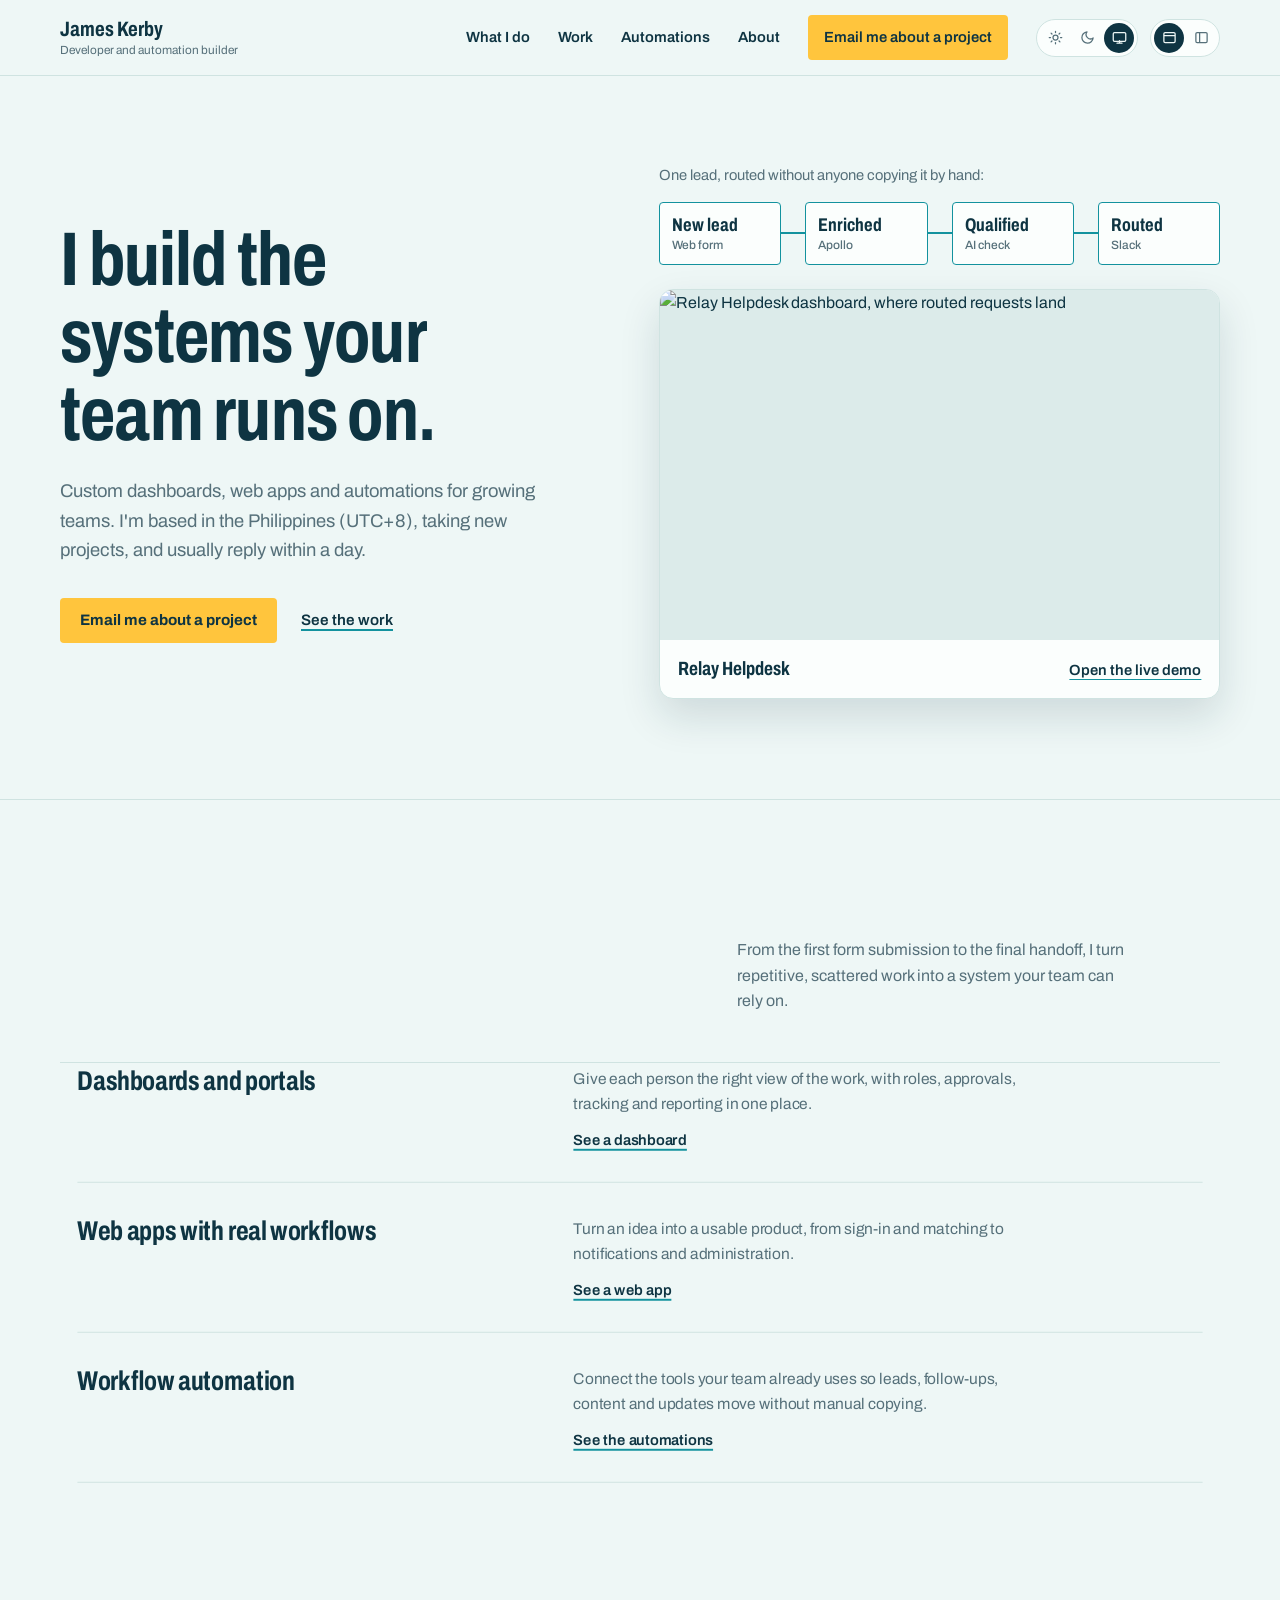
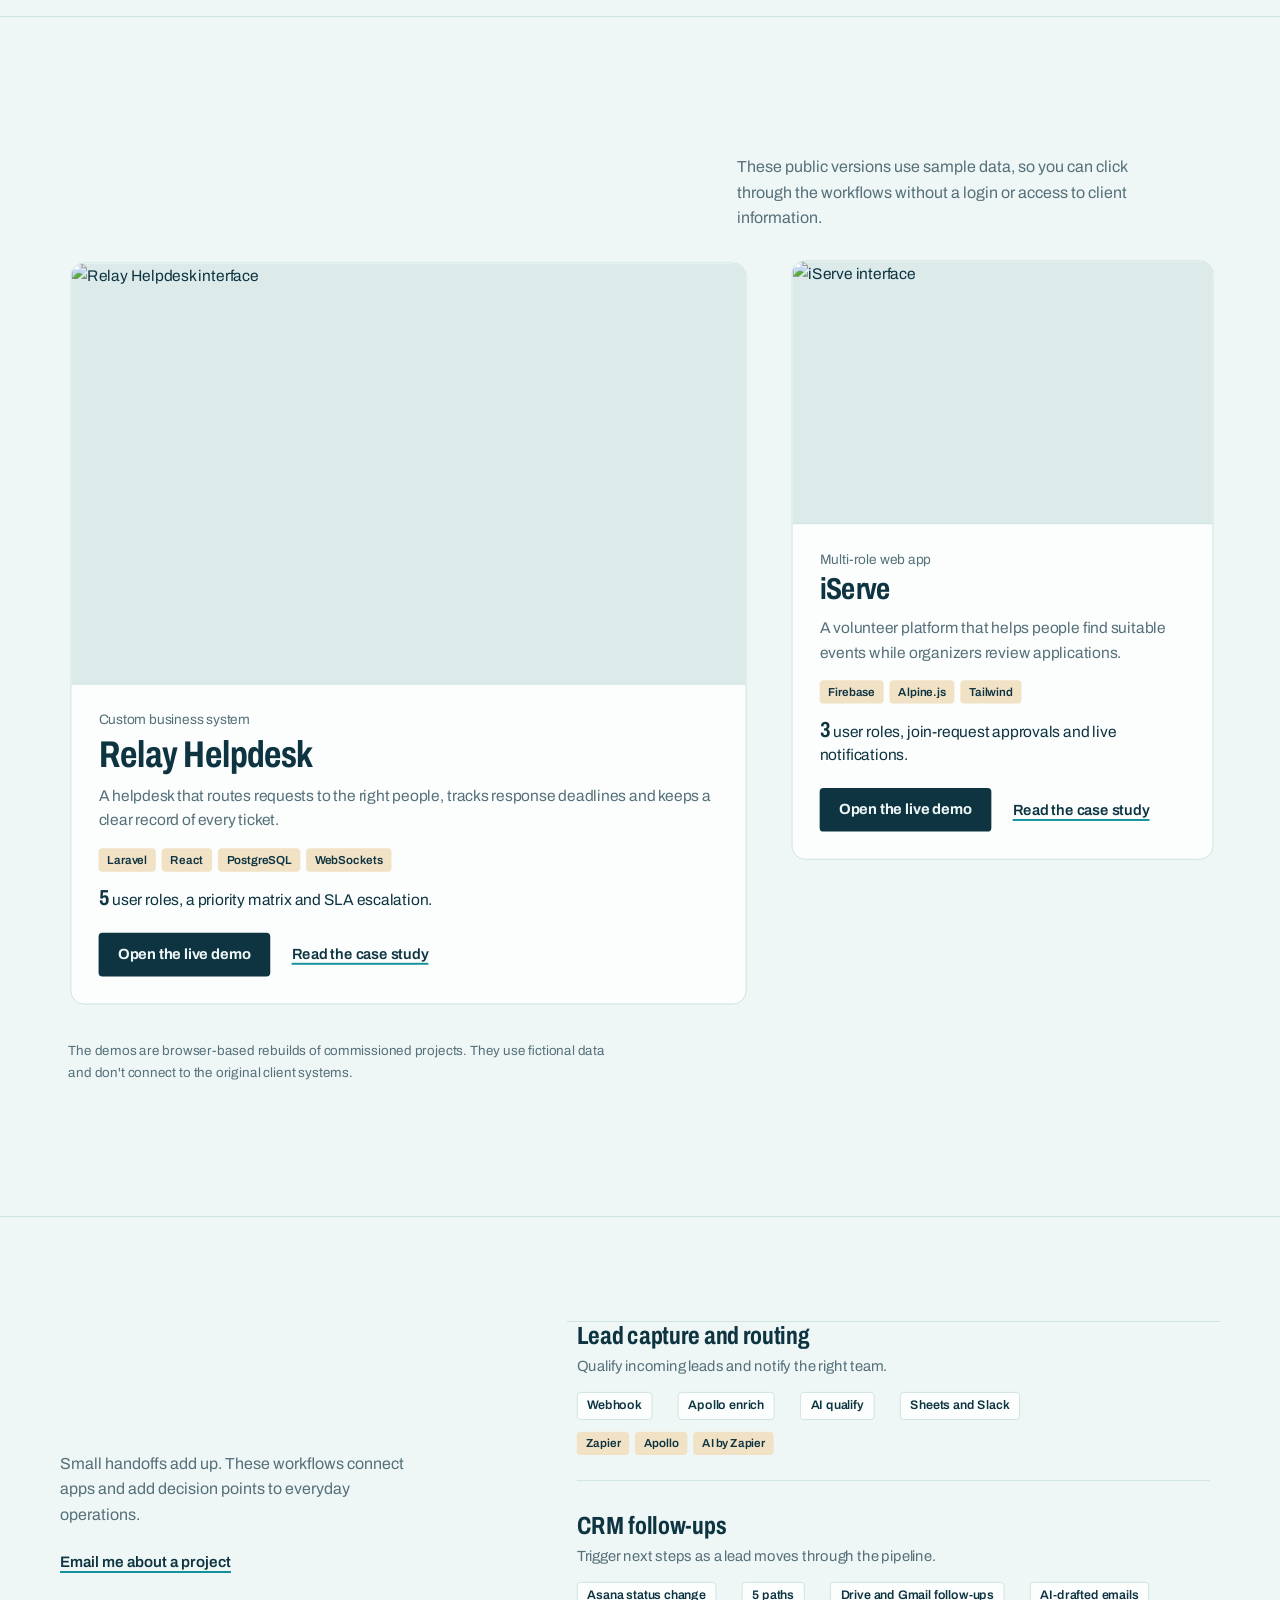
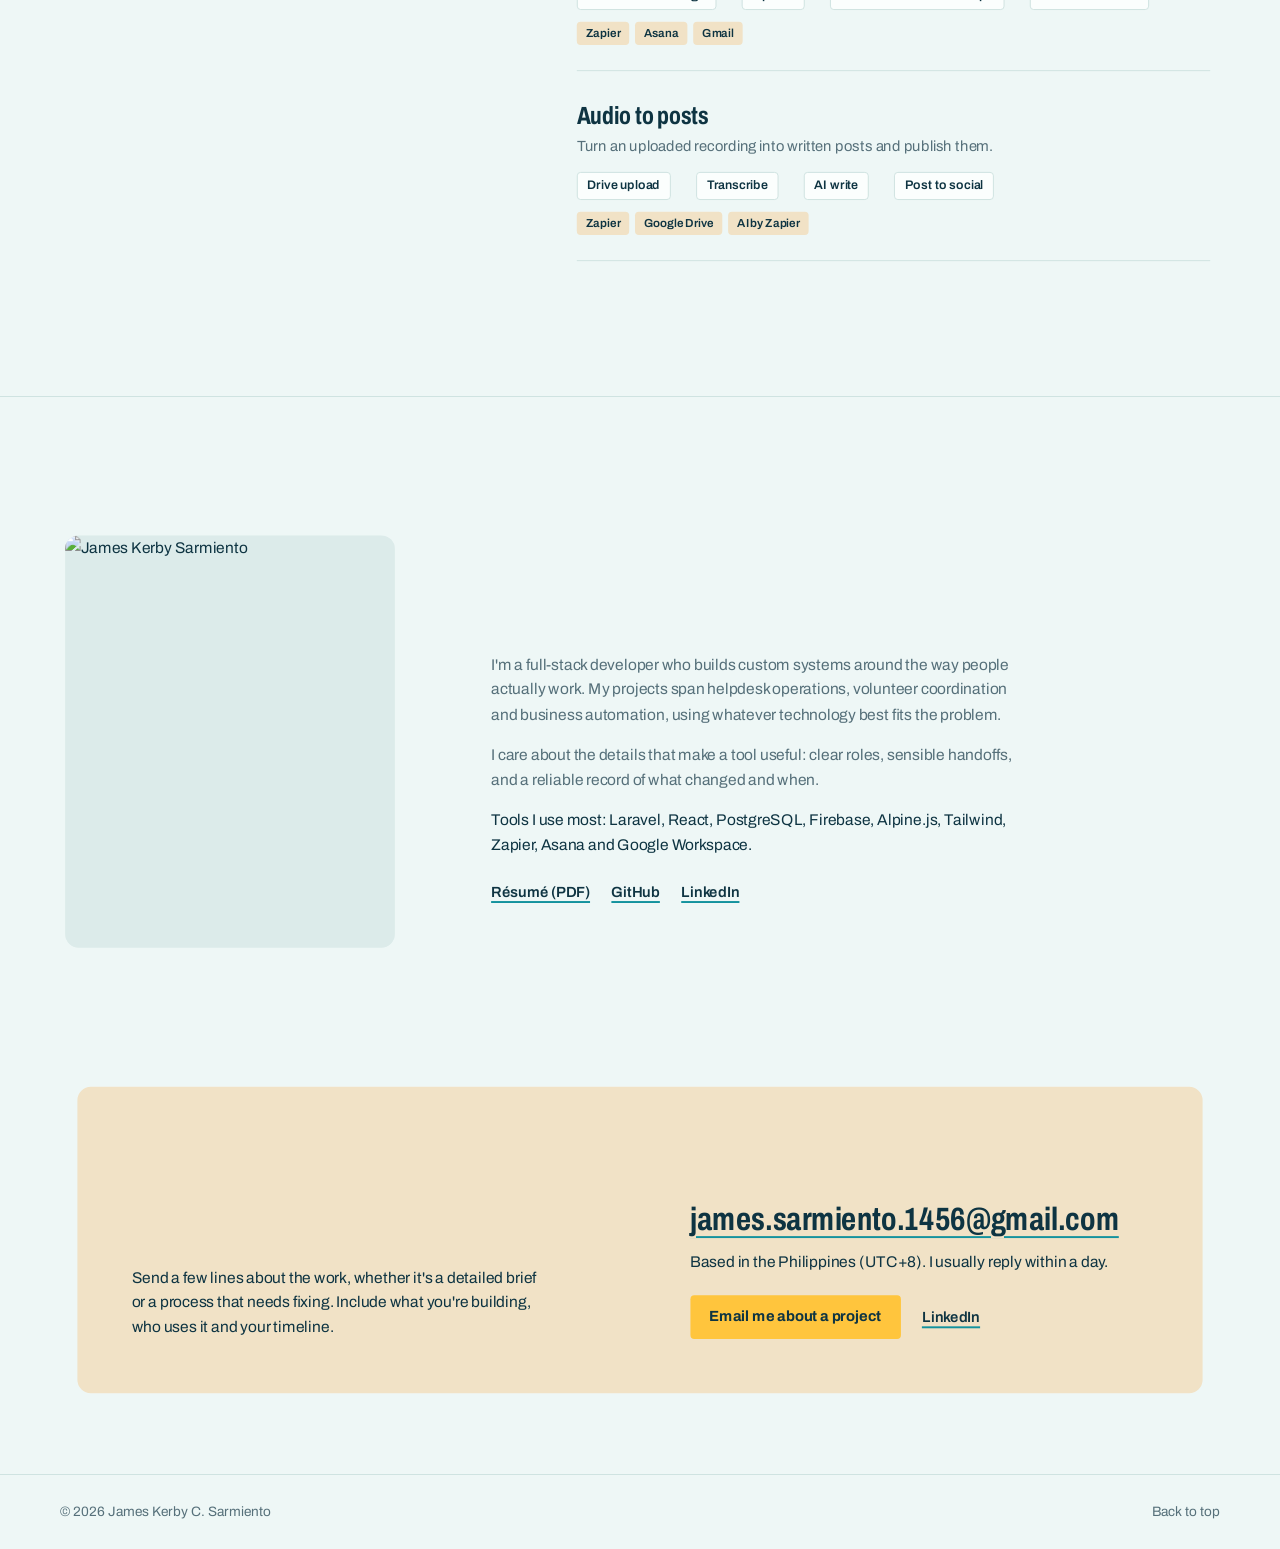
==== index.html @ 84d89044 "Adopt the seafoam identity with replaying scroll effects - New palette, Archivo type, and hero routi" ====
<!doctype html>
<html lang="en">
<head>
  <meta charset="utf-8">
  <script>(function(){try{var t=localStorage.getItem('portfolio-theme');if(t!=='light'&&t!=='dark')t='system';document.documentElement.setAttribute('data-theme',t);}catch(e){document.documentElement.setAttribute('data-theme','system');}try{var l=localStorage.getItem('portfolio-layout');document.documentElement.setAttribute('data-layout',l==='dashboard'?'dashboard':'overview');}catch(e){document.documentElement.setAttribute('data-layout','overview');}})();</script>
  <meta name="viewport" content="width=device-width, initial-scale=1">
  <meta name="theme-color" content="#EEF7F6">
  <title>James Kerby Sarmiento | Custom Software &amp; Automation</title>
  <meta name="description" content="James Kerby Sarmiento builds custom business systems and automations. Explore interactive project demos and get in touch about your workflow.">
  <link rel="icon" href="assets/img/favicon.svg" type="image/svg+xml">
  <link rel="preconnect" href="https://fonts.googleapis.com">
  <link rel="preconnect" href="https://fonts.gstatic.com" crossorigin>
  <link href="https://fonts.googleapis.com/css2?family=Archivo:wdth,wght@62..125,400..800&display=swap" rel="stylesheet">
  <link rel="stylesheet" href="css/home.css">
  <meta property="og:type" content="website">
  <meta property="og:title" content="James Kerby Sarmiento | Custom Software &amp; Automation">
  <meta property="og:description" content="Custom business systems and workflow automations, with interactive demos you can explore.">
  <meta property="og:url" content="https://jeymskeruby.github.io/My-Portfolio/">
  <!-- Calendly disabled for now; re-enable together with the embed in #contact.
  <script src="https://assets.calendly.com/assets/external/widget.js" async></script> -->
  <script src="js/portfolio.js" defer></script>
</head>
<body class="home">
  <a class="skip-link" href="#main">Skip to content</a>
  <header class="site-header">
    <div class="container header-inner">
      <a class="brand" href="#top" aria-label="James Kerby Sarmiento, home"><span class="brand-name">James Kerby<small>Developer and automation builder</small></span></a>
      <nav class="nav" id="nav" aria-label="Main navigation">
        <a href="#services">What I do</a><a href="#projects">Work</a><a href="#automations">Automations</a><a href="#about">About</a>
        <a class="nav-cta" href="mailto:james.sarmiento.1456@gmail.com?subject=Project%20inquiry">Email me about a project</a>
      </nav>
      <div class="theme-switch" role="group" aria-label="Color theme">
        <button type="button" class="theme-switch-btn" data-theme-btn="light" aria-pressed="false" aria-label="Light theme" title="Light"><svg viewBox="0 0 24 24" fill="none" stroke="currentColor" stroke-width="2" stroke-linecap="round"><circle cx="12" cy="12" r="4"/><path d="M12 2v2M12 20v2M4.93 4.93l1.41 1.41M17.66 17.66l1.41 1.41M2 12h2M20 12h2M4.93 19.07l1.41-1.41M17.66 6.34l1.41-1.41"/></svg></button>
        <button type="button" class="theme-switch-btn" data-theme-btn="dark" aria-pressed="false" aria-label="Dark theme" title="Dark"><svg viewBox="0 0 24 24" fill="none" stroke="currentColor" stroke-width="2" stroke-linecap="round" stroke-linejoin="round"><path d="M21 12.79A9 9 0 1 1 11.21 3 7 7 0 0 0 21 12.79z"/></svg></button>
        <button type="button" class="theme-switch-btn" data-theme-btn="system" aria-pressed="true" aria-label="Match system theme" title="System"><svg viewBox="0 0 24 24" fill="none" stroke="currentColor" stroke-width="2" stroke-linecap="round" stroke-linejoin="round"><rect x="2" y="4" width="20" height="14" rx="2"/><path d="M8 21h8M12 17v4"/></svg></button>
      </div>
      <div class="layout-switch" role="group" aria-label="Page layout">
        <button type="button" class="layout-switch-btn" data-layout-btn="overview" aria-pressed="true" aria-label="Overview layout" title="Overview"><svg viewBox="0 0 24 24" fill="none" stroke="currentColor" stroke-width="2" stroke-linejoin="round"><rect x="3" y="4" width="18" height="16" rx="2"/><path d="M3 9h18"/></svg></button>
        <button type="button" class="layout-switch-btn" data-layout-btn="dashboard" aria-pressed="false" aria-label="Dashboard layout" title="Dashboard"><svg viewBox="0 0 24 24" fill="none" stroke="currentColor" stroke-width="2" stroke-linejoin="round"><rect x="3" y="4" width="18" height="16" rx="2"/><path d="M9 4v16"/></svg></button>
      </div>
      <button class="nav-toggle" type="button" aria-label="Open menu" aria-expanded="false" aria-controls="nav"><span></span><span></span><span></span></button>
    </div>
    <span class="scroll-progress" aria-hidden="true"></span>
  </header>
  <aside class="sidebar" aria-label="Profile and navigation">
    <div class="sidebar-profile"><img src="assets/img/headshot.png" alt="" width="88" height="88"><strong>James Kerby Sarmiento</strong><span>Developer and automation builder</span><span class="availability"><span class="live-dot"></span>Taking new projects</span></div>
    <div class="sidebar-social">
      <a href="https://github.com/Jeymskeruby" target="_blank" rel="noopener noreferrer" aria-label="GitHub" title="GitHub"><svg viewBox="0 0 24 24" fill="currentColor"><path d="M12 2a10 10 0 0 0-3.16 19.49c.5.09.68-.22.68-.48v-1.7c-2.78.6-3.37-1.34-3.37-1.34-.45-1.16-1.11-1.47-1.11-1.47-.91-.62.07-.6.07-.6 1 .07 1.53 1.03 1.53 1.03.9 1.52 2.34 1.08 2.91.83.09-.65.35-1.08.63-1.33-2.22-.25-4.56-1.11-4.56-4.94 0-1.09.39-1.98 1.03-2.68-.1-.25-.45-1.27.1-2.65 0 0 .84-.27 2.75 1.02a9.5 9.5 0 0 1 5 0c1.91-1.29 2.75-1.02 2.75-1.02.55 1.38.2 2.4.1 2.65.64.7 1.03 1.59 1.03 2.68 0 3.84-2.34 4.69-4.57 4.93.36.31.68.92.68 1.85v2.75c0 .27.18.58.69.48A10 10 0 0 0 12 2z"/></svg></a>
      <a href="https://www.linkedin.com/in/james-kerby-sarmiento-809b33315" target="_blank" rel="noopener noreferrer" aria-label="LinkedIn" title="LinkedIn"><svg viewBox="0 0 24 24" fill="currentColor"><path d="M20.45 20.45h-3.56v-5.57c0-1.33-.02-3.04-1.85-3.04-1.85 0-2.14 1.45-2.14 2.94v5.67H9.35V9h3.41v1.56h.05c.48-.9 1.64-1.85 3.37-1.85 3.6 0 4.27 2.37 4.27 5.46v6.28zM5.34 7.43a2.06 2.06 0 1 1 0-4.13 2.06 2.06 0 0 1 0 4.13zM7.12 20.45H3.56V9h3.56v11.45z"/></svg></a>
      <a href="mailto:james.sarmiento.1456@gmail.com?subject=Project%20inquiry" aria-label="Email me about a project" title="Email me about a project"><svg viewBox="0 0 24 24" fill="none" stroke="currentColor" stroke-width="2" stroke-linecap="round" stroke-linejoin="round"><rect x="3" y="5" width="18" height="14" rx="2"/><path d="m3 7 9 6 9-6"/></svg></a>
      <a href="assets/resume/James_Sarmiento_Resume.pdf" target="_blank" rel="noopener" aria-label="Résumé (PDF)" title="Résumé"><svg viewBox="0 0 24 24" fill="none" stroke="currentColor" stroke-width="2" stroke-linecap="round" stroke-linejoin="round"><path d="M14 3H6a2 2 0 0 0-2 2v14a2 2 0 0 0 2 2h12a2 2 0 0 0 2-2V9z"/><path d="M14 3v6h6M8 13h8M8 17h5"/></svg></a>
    </div>
    <nav class="sidebar-nav" aria-label="Sidebar navigation">
      <a href="#top"><svg viewBox="0 0 24 24" fill="none" stroke="currentColor" stroke-width="2" stroke-linecap="round" stroke-linejoin="round"><path d="m3 11 9-7 9 7v9a1 1 0 0 1-1 1h-5v-6H9v6H4a1 1 0 0 1-1-1z"/></svg>Home</a>
      <a href="#services"><svg viewBox="0 0 24 24" fill="none" stroke="currentColor" stroke-width="2" stroke-linejoin="round"><rect x="3" y="3" width="7" height="7" rx="1.5"/><rect x="14" y="3" width="7" height="7" rx="1.5"/><rect x="3" y="14" width="7" height="7" rx="1.5"/><rect x="14" y="14" width="7" height="7" rx="1.5"/></svg>What I do</a>
      <a href="#projects"><svg viewBox="0 0 24 24" fill="none" stroke="currentColor" stroke-width="2" stroke-linejoin="round"><path d="M3 7a2 2 0 0 1 2-2h4l2 2h8a2 2 0 0 1 2 2v8a2 2 0 0 1-2 2H5a2 2 0 0 1-2-2z"/></svg>Work</a>
      <a href="#automations"><svg viewBox="0 0 24 24" fill="none" stroke="currentColor" stroke-width="2" stroke-linecap="round" stroke-linejoin="round"><circle cx="5" cy="6" r="2"/><circle cx="19" cy="18" r="2"/><path d="M7 6h7a3 3 0 0 1 3 3v7"/></svg>Automations</a>
      <a href="#about"><svg viewBox="0 0 24 24" fill="none" stroke="currentColor" stroke-width="2" stroke-linecap="round"><circle cx="12" cy="8" r="4"/><path d="M4 21a8 8 0 0 1 16 0"/></svg>About</a>
      <a href="#contact"><svg viewBox="0 0 24 24" fill="none" stroke="currentColor" stroke-width="2" stroke-linecap="round" stroke-linejoin="round"><path d="M21 12a8 8 0 0 1-11.6 7.1L4 21l1.9-5.4A8 8 0 1 1 21 12z"/></svg>Contact</a>
    </nav>
    <div class="sidebar-foot">
      <div class="theme-switch" role="group" aria-label="Color theme">
        <button type="button" class="theme-switch-btn" data-theme-btn="light" aria-pressed="false" aria-label="Light theme" title="Light"><svg viewBox="0 0 24 24" fill="none" stroke="currentColor" stroke-width="2" stroke-linecap="round"><circle cx="12" cy="12" r="4"/><path d="M12 2v2M12 20v2M4.93 4.93l1.41 1.41M17.66 17.66l1.41 1.41M2 12h2M20 12h2M4.93 19.07l1.41-1.41M17.66 6.34l1.41-1.41"/></svg></button>
        <button type="button" class="theme-switch-btn" data-theme-btn="dark" aria-pressed="false" aria-label="Dark theme" title="Dark"><svg viewBox="0 0 24 24" fill="none" stroke="currentColor" stroke-width="2" stroke-linecap="round" stroke-linejoin="round"><path d="M21 12.79A9 9 0 1 1 11.21 3 7 7 0 0 0 21 12.79z"/></svg></button>
        <button type="button" class="theme-switch-btn" data-theme-btn="system" aria-pressed="true" aria-label="Match system theme" title="System"><svg viewBox="0 0 24 24" fill="none" stroke="currentColor" stroke-width="2" stroke-linecap="round" stroke-linejoin="round"><rect x="2" y="4" width="20" height="14" rx="2"/><path d="M8 21h8M12 17v4"/></svg></button>
      </div>
      <div class="layout-switch" role="group" aria-label="Page layout">
        <button type="button" class="layout-switch-btn" data-layout-btn="overview" aria-pressed="true" aria-label="Overview layout" title="Overview"><svg viewBox="0 0 24 24" fill="none" stroke="currentColor" stroke-width="2" stroke-linejoin="round"><rect x="3" y="4" width="18" height="16" rx="2"/><path d="M3 9h18"/></svg></button>
        <button type="button" class="layout-switch-btn" data-layout-btn="dashboard" aria-pressed="false" aria-label="Dashboard layout" title="Dashboard"><svg viewBox="0 0 24 24" fill="none" stroke="currentColor" stroke-width="2" stroke-linejoin="round"><rect x="3" y="4" width="18" height="16" rx="2"/><path d="M9 4v16"/></svg></button>
      </div>
      <p class="sidebar-copy">© <span class="year">2026</span> James Kerby C. Sarmiento</p>
    </div>
  </aside>
  <main id="main">
    <section class="hero" id="top" data-view="home" aria-labelledby="hero-title">
      <div class="container hero-grid">
        <div class="hero-copy">
          <h1 id="hero-title">I build the systems your team runs on.</h1>
          <p class="hero-lead">Custom dashboards, web apps and automations for growing teams. I'm based in the Philippines (UTC+8), taking new projects, and usually reply within a day.</p>
          <div class="hero-actions"><a class="button button-primary" href="mailto:james.sarmiento.1456@gmail.com?subject=Project%20inquiry">Email me about a project</a><a class="text-link" href="#projects">See the work</a></div>
        </div>
        <div class="hero-visual">
          <p class="flow-caption">One lead, routed without anyone copying it by hand:</p>
          <ol class="flow flow-hero" aria-label="How a new lead gets routed">
            <li><b>New lead</b><small>Web form</small></li>
            <li><b>Enriched</b><small>Apollo</small></li>
            <li><b>Qualified</b><small>AI check</small></li>
            <li><b>Routed</b><small>Slack</small></li>
          </ol>
          <a class="preview-card" href="relay-helpdesk/index.html"><span class="preview-frame"><img src="assets/img/relay-thumb.png" alt="Relay Helpdesk dashboard, where routed requests land" width="1000" height="625"></span><span class="preview-caption"><b>Relay Helpdesk</b><span>Open the live demo</span></span></a>
        </div>
      </div>
    </section>
    <section class="overview-section" data-view="home" aria-labelledby="overview-title">
      <div class="container">
        <h2 class="visually-hidden" id="overview-title">Overview</h2>
        <div class="bento">
          <a class="bento-tile bento-work" href="#projects"><strong>Work</strong><small>Business systems you can click through, no login needed.</small><span class="bento-thumbs"><img src="assets/img/relay-thumb.png" alt="" loading="lazy"><img src="assets/img/iserve-thumb.png" alt="" loading="lazy"></span><span class="bento-meta">2 live demos</span></a>
          <a class="bento-tile" href="#automations"><strong>Automations</strong><small>Apps that hand work to each other.</small><ol class="flow flow-sm"><li>Trigger</li><li>Enrich</li><li>Qualify</li><li>Route</li></ol><span class="bento-meta">3 workflows</span></a>
          <a class="bento-tile" href="#services"><strong>What I do</strong><small>Practical tools for messy processes.</small><ul class="bento-list"><li>Dashboards and portals</li><li>Web apps with real workflows</li><li>Workflow automation</li></ul></a>
          <a class="bento-tile" href="#about"><strong>About</strong><small>Who I am and how I work.</small><span class="bento-person"><img src="assets/img/headshot.png" alt="" loading="lazy"><span>James Kerby, full-stack developer</span></span></a>
          <a class="bento-tile bento-contact" href="#contact"><strong>Contact</strong><small>Based in the Philippines (UTC+8). I usually reply within a day.</small><span class="bento-meta">See contact details</span></a>
        </div>
      </div>
    </section>
    <section class="section services-section" id="services" data-view="services" aria-labelledby="services-title">
      <div class="container">
        <div class="section-heading"><h2 id="services-title">Practical tools for messy processes.</h2><p>From the first form submission to the final handoff, I turn repetitive, scattered work into a system your team can rely on.</p></div>
        <dl class="services">
          <div><dt>Dashboards and portals</dt><dd><p>Give each person the right view of the work, with roles, approvals, tracking and reporting in one place.</p><a class="text-link" href="#projects">See a dashboard</a></dd></div>
          <div><dt>Web apps with real workflows</dt><dd><p>Turn an idea into a usable product, from sign-in and matching to notifications and administration.</p><a class="text-link" href="projects/iserve.html">See a web app</a></dd></div>
          <div><dt>Workflow automation</dt><dd><p>Connect the tools your team already uses so leads, follow-ups, content and updates move without manual copying.</p><a class="text-link" href="#automations">See the automations</a></dd></div>
        </dl>
      </div>
    </section>
    <section class="section work-section" id="projects" data-view="projects" aria-labelledby="projects-title">
      <div class="container">
        <div class="section-heading"><h2 id="projects-title">See how the systems work.</h2><p>These public versions use sample data, so you can click through the workflows without a login or access to client information.</p></div>
        <div class="project-grid">
          <article class="project-card project-lead"><a class="project-image" href="relay-helpdesk/index.html" aria-label="Open the Relay Helpdesk live demo"><img src="assets/img/relay-thumb.png" alt="Relay Helpdesk interface" loading="lazy"></a><div class="project-content"><p class="project-type">Custom business system</p><h3>Relay Helpdesk</h3><p>A helpdesk that routes requests to the right people, tracks response deadlines and keeps a clear record of every ticket.</p><ul class="tag-row" aria-label="Built with"><li class="tag">Laravel</li><li class="tag">React</li><li class="tag">PostgreSQL</li><li class="tag">WebSockets</li></ul><p class="project-proof"><strong>5</strong> user roles, a priority matrix and SLA escalation.</p><div class="project-actions"><a class="button button-dark" href="relay-helpdesk/index.html">Open the live demo</a><a class="text-link" href="projects/relay-helpdesk.html">Read the case study</a></div></div></article>
          <article class="project-card"><a class="project-image" href="iserve/index.html" aria-label="Open the iServe live demo"><img src="assets/img/iserve-thumb.png" alt="iServe interface" loading="lazy"></a><div class="project-content"><p class="project-type">Multi-role web app</p><h3>iServe</h3><p>A volunteer platform that helps people find suitable events while organizers review applications.</p><ul class="tag-row" aria-label="Built with"><li class="tag">Firebase</li><li class="tag">Alpine.js</li><li class="tag">Tailwind</li></ul><p class="project-proof"><strong>3</strong> user roles, join-request approvals and live notifications.</p><div class="project-actions"><a class="button button-dark" href="iserve/index.html">Open the live demo</a><a class="text-link" href="projects/iserve.html">Read the case study</a></div></div></article>
        </div>
        <p class="work-disclosure">The demos are browser-based rebuilds of commissioned projects. They use fictional data and don't connect to the original client systems.</p>
      </div>
    </section>
    <section class="section automation-section" id="automations" data-view="automations" aria-labelledby="automations-title">
      <div class="container automation-layout"><div class="automation-intro"><h2 id="automations-title">Let the tools talk to each other.</h2><p>Small handoffs add up. These workflows connect apps and add decision points to everyday operations.</p><a class="text-link" href="mailto:james.sarmiento.1456@gmail.com?subject=Automation%20inquiry">Email me about a project</a></div><div class="automation-list">
        <a href="projects/auto-leadgen.html"><strong>Lead capture and routing</strong><small>Qualify incoming leads and notify the right team.</small><ol class="flow" aria-label="Workflow steps"><li>Webhook</li><li>Apollo enrich</li><li>AI qualify</li><li>Sheets and Slack</li></ol><ul class="tag-row" aria-label="Tools"><li class="tag">Zapier</li><li class="tag">Apollo</li><li class="tag">AI by Zapier</li></ul></a>
        <a href="projects/auto-crm.html"><strong>CRM follow-ups</strong><small>Trigger next steps as a lead moves through the pipeline.</small><ol class="flow" aria-label="Workflow steps"><li>Asana status change</li><li>5 paths</li><li>Drive and Gmail follow-ups</li><li>AI-drafted emails</li></ol><ul class="tag-row" aria-label="Tools"><li class="tag">Zapier</li><li class="tag">Asana</li><li class="tag">Gmail</li></ul></a>
        <a href="projects/auto-audioblog.html"><strong>Audio to posts</strong><small>Turn an uploaded recording into written posts and publish them.</small><ol class="flow" aria-label="Workflow steps"><li>Drive upload</li><li>Transcribe</li><li>AI write</li><li>Post to social</li></ol><ul class="tag-row" aria-label="Tools"><li class="tag">Zapier</li><li class="tag">Google Drive</li><li class="tag">AI by Zapier</li></ul></a>
      </div></div>
    </section>
    <section class="section about-section" id="about" data-view="about" aria-labelledby="about-title"><div class="container about-grid"><div class="about-photo"><img src="assets/img/headshot.png" alt="James Kerby Sarmiento" loading="lazy"></div><div class="about-copy"><h2 id="about-title">Hi, I'm James.</h2><p>I'm a full-stack developer who builds custom systems around the way people actually work. My projects span helpdesk operations, volunteer coordination and business automation, using whatever technology best fits the problem.</p><p>I care about the details that make a tool useful: clear roles, sensible handoffs, and a reliable record of what changed and when.</p><p class="about-tools">Tools I use most: Laravel, React, PostgreSQL, Firebase, Alpine.js, Tailwind, Zapier, Asana and Google Workspace.</p><div class="about-links"><a class="text-link" href="assets/resume/James_Sarmiento_Resume.pdf" target="_blank" rel="noopener">Résumé (PDF)</a><a class="text-link" href="https://github.com/Jeymskeruby" target="_blank" rel="noopener noreferrer">GitHub</a><a class="text-link" href="https://www.linkedin.com/in/james-kerby-sarmiento-809b33315" target="_blank" rel="noopener noreferrer">LinkedIn</a></div></div></div></section>
    <section class="contact-section" id="contact" data-view="contact" aria-labelledby="contact-title"><div class="container"><div class="contact-panel"><div class="contact-copy"><h2 id="contact-title">Tell me what you're trying to solve.</h2><p>Send a few lines about the work, whether it's a detailed brief or a process that needs fixing. Include what you're building, who uses it and your timeline.</p></div><div class="contact-actions"><a class="contact-email" href="mailto:james.sarmiento.1456@gmail.com?subject=Project%20inquiry">james.sarmiento.1456@gmail.com</a><p>Based in the Philippines (UTC+8). I usually reply within a day.</p><div class="contact-buttons"><a class="button button-primary" href="mailto:james.sarmiento.1456@gmail.com?subject=Project%20inquiry">Email me about a project</a><a class="text-link" href="https://www.linkedin.com/in/james-kerby-sarmiento-809b33315" target="_blank" rel="noopener noreferrer">LinkedIn</a></div></div></div></div><!-- Calendly disabled for now; uncomment this and the widget.js script in <head> to re-enable.
    <div class="container calendly-block"><p class="calendly-label"><strong>Prefer to talk it through?</strong> Pick a time that works for you.</p><div class="calendly-embed"><div class="calendly-inline-widget" data-url="https://calendly.com/james-sarmiento-1456/interview"></div></div></div> --></section>
  </main>
  <footer class="site-footer"><div class="container footer-inner"><span>© <span id="year">2026</span> James Kerby C. Sarmiento</span><a href="#top">Back to top</a></div></footer>
</body>
</html>
---- css/home.css ----
/* ---- tokens: "sunny beach day" — seafoam page, deep-sea ink, lagoon = routed/done, sun = action + in progress, sand = soft panels ---- */
:root{--max:1160px;--r-sm:4px;--r-lg:14px;
--bg:#EEF7F6;--surface:#FBFEFD;--sand:#F1E2C6;--text:#0E3442;--muted:#56707A;--line:#CFE3E1;--lagoon:#13929E;--lagoon-ink:#0B6C75;--sun:#FFC53D;--sun-hover:#FFD467;--sun-soft:#FFF0C4;--on-sun:#0E3442;--muted-on-sand:#4A6169;--media-bg:#DCEBEA;
--header-bg:rgba(238,247,246,.92);--shadow:0 18px 40px rgba(14,52,66,.14);
--accent-ink:var(--lagoon-ink);--icon-bg:var(--sun-soft);--orange:var(--sun);--surface-2:var(--bg);--line-2:var(--line);--radius:var(--r-lg)}
:root[data-theme="dark"]{--bg:#0B2530;--surface:#10303C;--sand:#173A47;--text:#E4F2F1;--muted:#9DB7BD;--muted-on-sand:#9DB7BD;--line:#1E4352;--lagoon:#3CC3CC;--lagoon-ink:#6BD6DC;--sun-soft:rgba(255,197,61,.16);--media-bg:#143643;--header-bg:rgba(11,37,48,.9);--shadow:0 18px 40px rgba(0,0,0,.35)}
@media(prefers-color-scheme:dark){:root[data-theme="system"]{--bg:#0B2530;--surface:#10303C;--sand:#173A47;--text:#E4F2F1;--muted:#9DB7BD;--muted-on-sand:#9DB7BD;--line:#1E4352;--lagoon:#3CC3CC;--lagoon-ink:#6BD6DC;--sun-soft:rgba(255,197,61,.16);--media-bg:#143643;--header-bg:rgba(11,37,48,.9);--shadow:0 18px 40px rgba(0,0,0,.35)}}

/* ---- base + type (Archivo; condensed width for headings and step names) ---- */
*{box-sizing:border-box}html{scroll-behavior:smooth}body{margin:0;color:var(--text);background:var(--bg);font:400 16px/1.6 Archivo,system-ui,sans-serif}a{color:inherit;text-decoration:none}img{display:block;max-width:100%}button{font:inherit}h1,h2,h3,p,dl,dd{margin-top:0}
h1,h2,h3{font-family:Archivo,system-ui,sans-serif;font-stretch:75%;font-weight:700;line-height:1.02;letter-spacing:-.01em}h1{font-size:clamp(2.9rem,6vw,4.75rem)}h2{font-size:clamp(2.2rem,4.2vw,3.4rem);margin-bottom:0}h3{font-size:1.95rem}
a:focus-visible,button:focus-visible{outline:3px solid var(--text);outline-offset:3px}h1[tabindex="-1"]:focus,h2[tabindex="-1"]:focus{outline:none}
.container{width:min(calc(100% - 48px),var(--max));margin-inline:auto}.skip-link{position:absolute;left:12px;top:-70px;background:var(--sun);color:var(--on-sun);padding:10px;z-index:100}.skip-link:focus{top:12px}.visually-hidden{position:absolute!important;width:1px;height:1px;padding:0;margin:-1px;overflow:hidden;clip:rect(0,0,0,0);white-space:nowrap;border:0}
.section{padding:104px 0;border-top:1px solid var(--line);scroll-margin-top:90px}

/* ---- header ---- */
.site-header{height:76px;position:sticky;top:0;z-index:20;background:var(--header-bg);border-bottom:1px solid var(--line);backdrop-filter:blur(14px)}.header-inner{height:100%;display:flex;align-items:center;gap:28px}.brand{display:flex;align-items:center;min-width:0;margin-right:auto}.brand-name{font-stretch:75%;font-weight:700;font-size:1.3rem;line-height:1.05}.brand-name small{display:block;font-stretch:100%;font-weight:400;font-size:.74rem;color:var(--muted);margin-top:3px}
.nav{display:flex;align-items:center;gap:28px}.nav>a{font-size:.92rem;font-weight:600}.nav>a:not(.nav-cta):hover,.nav>a[aria-current="true"]:not(.nav-cta){text-decoration:underline;text-decoration-color:var(--lagoon);text-decoration-thickness:2px;text-underline-offset:7px}.nav-cta{background:var(--sun);color:var(--on-sun);padding:11px 16px;border-radius:var(--r-sm);font-weight:700}.nav-cta:hover{background:var(--sun-hover)}.nav-toggle{display:none;background:none;border:0;padding:10px;cursor:pointer}.nav-toggle span{display:block;width:23px;height:2px;background:var(--text);margin:5px 0;border-radius:2px}
.theme-switch,.layout-switch{flex:none;display:inline-flex;gap:2px;padding:3px;border:1px solid var(--line);border-radius:999px;background:var(--surface)}.theme-switch-btn,.layout-switch-btn{display:grid;place-items:center;width:30px;height:30px;border:0;border-radius:999px;background:transparent;color:var(--muted);cursor:pointer;transition:background .16s,color .16s}.theme-switch-btn svg,.layout-switch-btn svg{width:15px;height:15px}.theme-switch-btn:hover,.layout-switch-btn:hover{color:var(--text)}.theme-switch-btn[aria-pressed="true"],.layout-switch-btn[aria-pressed="true"]{background:var(--text);color:var(--bg)}.header-inner .layout-switch{margin-left:-16px}

/* ---- buttons + links ---- */
.button{display:inline-flex;align-items:center;justify-content:center;padding:13px 20px;border-radius:var(--r-sm);font-weight:700;font-size:.95rem;line-height:1.25;transition:background .2s,transform .2s}.button:hover{transform:translateY(-1px)}.button-primary{background:var(--sun);color:var(--on-sun)}.button-primary:hover{background:var(--sun-hover)}.button-dark{background:var(--text);color:var(--bg)}.button-dark:hover{background:var(--lagoon-ink);color:#fff}
.text-link{font-weight:600;font-size:.95rem;text-decoration:underline;text-decoration-color:var(--lagoon);text-decoration-thickness:1.5px;text-underline-offset:4px}.text-link:hover{color:var(--lagoon-ink)}
.availability{display:inline-flex;align-items:center;gap:8px;font-size:.8rem;font-weight:600}.live-dot{flex:none;width:8px;height:8px;border-radius:50%;background:var(--lagoon)}

/* ---- hero: the routed-lead flow is the one bold element ---- */
.hero{position:relative;overflow:hidden;scroll-margin-top:76px}.hero-grid{display:grid;grid-template-columns:minmax(0,1fr) minmax(0,1.05fr);gap:64px;align-items:center;padding:88px 0 100px}.hero h1{max-width:11ch;margin-bottom:24px}.hero-lead{font-size:1.15rem;color:var(--muted);max-width:46ch;margin-bottom:0}.hero-actions{display:flex;flex-wrap:wrap;align-items:center;gap:24px;margin-top:32px}
.hero-visual{position:relative}.flow-caption{font-size:.92rem;color:var(--muted);margin-bottom:14px}
.preview-card{display:block;margin-top:24px;border-radius:var(--r-lg);overflow:hidden;background:var(--surface);border:1px solid var(--line);box-shadow:var(--shadow)}.preview-frame{display:block;aspect-ratio:1.6;background:var(--media-bg)}.preview-frame img{width:100%;height:100%;object-fit:cover}.preview-caption{display:flex;justify-content:space-between;align-items:baseline;gap:12px;padding:14px 18px;font-size:.92rem}.preview-caption b{font-stretch:75%;font-size:1.2rem}.preview-caption span{font-weight:600;text-decoration:underline;text-decoration-color:var(--lagoon);text-underline-offset:4px}.preview-card:hover .preview-caption span{color:var(--lagoon-ink)}

/* ---- flows: the only place order, connectors and status color appear ---- */
.flow{display:flex;flex-wrap:wrap;align-items:center;gap:10px 26px;list-style:none;padding:0;margin:14px 0 12px}.flow li{position:relative;font-size:.8rem;font-weight:600;line-height:1.35;padding:5px 10px;border-radius:var(--r-sm);background:var(--surface);border:1px solid var(--line);color:var(--text)}.flow li+li:before{content:"";position:absolute;left:-22px;top:50%;width:18px;height:2px;margin-top:-1px;background:var(--lagoon);transform-origin:left}
.flow-hero{display:grid;grid-template-columns:repeat(4,minmax(0,1fr));gap:24px;margin:0}.flow-hero li{display:flex;flex-direction:column;gap:2px;padding:12px 12px 11px;border:1.5px solid var(--lagoon)}.flow-hero li+li:before{left:-25px;width:24px}.flow-hero b{font-stretch:75%;font-weight:700;font-size:1.15rem;line-height:1.1}.flow-hero small{color:var(--muted);font-size:.75rem;font-weight:500}

/* ---- sections ---- */
.section-heading{display:grid;grid-template-columns:minmax(0,1.3fr) minmax(0,1fr);gap:48px;align-items:end;margin-bottom:48px}.section-heading h2{max-width:16ch}.section-heading>p{max-width:44ch;color:var(--muted);margin:0}
.services{margin:0;border-top:1px solid var(--line)}.services>div{display:grid;grid-template-columns:minmax(0,1fr) minmax(0,1.4fr);gap:48px;padding:30px 0;border-bottom:1px solid var(--line)}.services dt{font-stretch:75%;font-weight:700;font-size:1.75rem;line-height:1.1}.services dd{margin:0}.services dd p{color:var(--muted);max-width:52ch;margin-bottom:12px}
.tag-row{display:flex;flex-wrap:wrap;gap:6px;list-style:none;padding:0;margin:0 0 16px}.tag{font-size:.75rem;font-weight:600;line-height:1.5;padding:3px 9px;border-radius:var(--r-sm);background:var(--sand);color:var(--text)}
.project-grid{display:grid;grid-template-columns:minmax(0,1.6fr) minmax(0,1fr);gap:28px;align-items:start}.project-card{background:var(--surface);border:1px solid var(--line);border-radius:var(--r-lg);overflow:hidden}.project-image{display:block;aspect-ratio:1.6;background:var(--media-bg);overflow:hidden;border-bottom:1px solid var(--line)}.project-image img{width:100%;height:100%;object-fit:cover;transition:transform .3s}.project-image:hover img{transform:scale(1.02)}.project-content{padding:26px 28px 28px}.project-type{font-size:.88rem;color:var(--muted);margin-bottom:4px}.project-card h3{margin-bottom:10px}.project-lead h3{font-size:2.4rem}.project-card p{color:var(--muted)}.project-card .project-proof{color:var(--text);line-height:1.5;margin-bottom:22px}.project-proof strong{font-stretch:75%;font-weight:700;font-size:1.4rem;line-height:1;font-variant-numeric:tabular-nums}.project-actions{display:flex;align-items:center;flex-wrap:wrap;gap:22px}.work-disclosure{color:var(--muted);font-size:.86rem;max-width:70ch;margin:24px 0 0}
.automation-layout{display:grid;grid-template-columns:minmax(0,.8fr) minmax(0,1.2fr);gap:72px}.automation-intro>p{color:var(--muted);max-width:40ch;margin:20px 0 22px}.automation-list{border-top:1px solid var(--line)}.automation-list a{display:block;padding:26px 0;border-bottom:1px solid var(--line)}.automation-list strong{display:block;font-stretch:75%;font-weight:700;font-size:1.6rem;line-height:1.15}.automation-list a:hover strong{text-decoration:underline;text-decoration-color:var(--lagoon);text-underline-offset:5px}.automation-list small{display:block;color:var(--muted);font-size:.95rem;margin-top:4px}.automation-list .tag-row{margin:0}
.about-grid{display:grid;grid-template-columns:340px minmax(0,1fr);gap:80px;align-items:center}.about-photo{border-radius:var(--r-lg);aspect-ratio:4/5;overflow:hidden;background:var(--media-bg)}.about-photo img{width:100%;height:100%;object-fit:cover}.about-copy h2{margin-bottom:22px}.about-copy>p{max-width:60ch;color:var(--muted)}.about-copy>.about-tools{color:var(--text)}.about-links{display:flex;flex-wrap:wrap;gap:22px;margin-top:24px}
.contact-section{padding:24px 0 104px;scroll-margin-top:76px}.contact-panel{background:var(--sand);border-radius:var(--r-lg);padding:56px;display:grid;grid-template-columns:minmax(0,1.1fr) minmax(0,1fr);gap:56px;align-items:end}.contact-copy h2{margin-bottom:18px}.contact-copy p{max-width:48ch;margin:0}.contact-email{font-stretch:75%;font-weight:700;font-size:clamp(1.5rem,2.6vw,2.1rem);line-height:1.15;text-decoration:underline;text-decoration-color:var(--lagoon);text-decoration-thickness:2px;text-underline-offset:6px;overflow-wrap:anywhere}.contact-actions>p{margin:12px 0 22px}.contact-buttons{display:flex;flex-wrap:wrap;align-items:center;gap:22px}
.site-footer{border-top:1px solid var(--line);color:var(--muted);padding:26px 0}.footer-inner{display:flex;justify-content:space-between;gap:20px;font-size:.85rem}.site-footer a:hover{color:var(--text)}

/* ---- overview tiles + sidebar (Dashboard layout only) ---- */
.overview-section{display:none}.bento{display:grid;grid-template-columns:repeat(3,minmax(0,1fr));gap:14px}.bento-tile{display:flex;flex-direction:column;gap:4px;min-width:0;padding:20px;background:var(--surface);border:1px solid var(--line);border-radius:var(--r-lg);transition:border-color .2s}.bento-tile:hover{border-color:var(--lagoon)}.bento-work{grid-column:span 2}.bento-contact{background:var(--sand);border-color:transparent}.bento-tile>strong{font-stretch:75%;font-weight:700;font-size:1.45rem;line-height:1.1}.bento-tile>small{color:var(--muted);font-size:.9rem}.bento-contact>small{color:var(--text)}.bento-thumbs{display:grid;grid-template-columns:1fr 1fr;gap:10px;margin-top:10px}.bento-thumbs img{width:100%;aspect-ratio:1.6;object-fit:cover;border-radius:var(--r-sm);border:1px solid var(--line);background:var(--media-bg)}.bento-meta{margin-top:auto;padding-top:12px;font-size:.88rem;font-weight:600;text-decoration:underline;text-decoration-color:var(--lagoon);text-underline-offset:4px}.bento .flow{margin:12px 0 0;gap:8px 18px}.bento .flow li+li:before{left:-15px;width:12px}.bento-list{list-style:none;padding:0;margin:10px 0 0}.bento-list li{padding:7px 0;border-top:1px solid var(--line);font-size:.9rem;font-weight:600}.bento-person{margin-top:auto;display:flex;align-items:center;gap:12px;padding-top:12px;font-size:.9rem;font-weight:600}.bento-person img{width:48px;height:48px;border-radius:50%;object-fit:cover;background:var(--media-bg)}
.sidebar{display:none}.sidebar-profile{display:flex;flex-direction:column;align-items:center;text-align:center;gap:3px}.sidebar-profile img{width:88px;height:88px;border-radius:50%;object-fit:cover;background:var(--media-bg);margin-bottom:10px;border:3px solid var(--surface)}.sidebar-profile strong{font-stretch:75%;font-weight:700;font-size:1.2rem;line-height:1.15}.sidebar-profile>span:not(.availability){font-size:.8rem;color:var(--muted)}.sidebar-profile .availability{margin-top:10px}.sidebar-social{display:flex;justify-content:center;gap:8px;margin:18px 0 14px;padding-bottom:18px;border-bottom:1px solid var(--line)}.sidebar-social a{width:36px;height:36px;display:grid;place-items:center;border-radius:50%;border:1px solid var(--line);background:var(--surface);color:var(--text);transition:border-color .16s}.sidebar-social a:hover{border-color:var(--lagoon)}.sidebar-social svg{width:16px;height:16px}.sidebar-nav{display:flex;flex-direction:column;gap:2px}.sidebar-nav a{display:flex;align-items:center;gap:12px;padding:10px 12px;border-radius:var(--r-sm);font-size:.92rem;font-weight:600;color:var(--muted);transition:background .16s,color .16s}.sidebar-nav svg{width:18px;height:18px;flex:none}.sidebar-nav a:hover{color:var(--text);background:var(--surface)}.sidebar-nav a[aria-current="true"]{background:var(--surface);color:var(--text);box-shadow:inset 3px 0 0 var(--lagoon)}.sidebar-foot{margin-top:auto;padding-top:18px;display:flex;flex-wrap:wrap;justify-content:space-between;gap:8px;border-top:1px solid var(--line)}.sidebar-copy{flex-basis:100%;margin:8px 0 0;font-size:.72rem;color:var(--muted);text-align:center}

/* ---- Dashboard layout: page-based app shell (desktop only) ---- */
@media(min-width:861px){:root[data-layout="dashboard"] .site-header,:root[data-layout="dashboard"] .site-footer{display:none}:root[data-layout="dashboard"] .sidebar{display:flex;flex-direction:column;position:fixed;inset:0 auto 0 0;width:272px;padding:28px 20px 20px;background:transparent;overflow-y:auto;z-index:20;--muted:var(--muted-on-sand)}:root[data-layout="dashboard"] body{background:var(--sand)}:root[data-layout="dashboard"] main{margin:12px 12px 12px 272px;height:calc(100vh - 24px);border-radius:18px;background:var(--bg);box-shadow:var(--shadow);overflow-y:auto;overscroll-behavior:contain;scrollbar-gutter:stable}:root[data-layout="dashboard"],:root[data-layout="dashboard"] body{height:100%;overflow:hidden}:root[data-layout="dashboard"] .container{width:min(calc(100% - 64px),var(--max))}
:root[data-layout="dashboard"] main>[data-view]:not(.is-view){display:none}:root[data-layout="dashboard"] main>.is-view{animation:view-in .28s ease both}:root[data-layout="dashboard"] main>.section.is-view{min-height:100%}:root[data-layout="dashboard"] .section,:root[data-layout="dashboard"] .hero,:root[data-layout="dashboard"] .contact-section{scroll-margin-top:24px}
:root[data-layout="dashboard"] .overview-section{display:block;padding:12px 0 8px}:root[data-layout="dashboard"] .hero-grid{grid-template-columns:minmax(0,1fr) minmax(0,1fr);gap:40px;padding:32px 0 4px}:root[data-layout="dashboard"] .hero h1{font-size:clamp(2.2rem,3.1vw,2.9rem);margin-bottom:12px}:root[data-layout="dashboard"] .hero-lead{font-size:1rem}:root[data-layout="dashboard"] .hero-actions{margin-top:20px}:root[data-layout="dashboard"] .preview-card{display:none}
:root[data-layout="dashboard"] .section{padding:44px 0;border-top:0}:root[data-layout="dashboard"] .section-heading{margin-bottom:28px}:root[data-layout="dashboard"] .section h2{font-size:clamp(1.9rem,3vw,2.6rem)}:root[data-layout="dashboard"] .services>div{padding:20px 0}:root[data-layout="dashboard"] .services dt{font-size:1.45rem}:root[data-layout="dashboard"] .project-image{aspect-ratio:2.2}:root[data-layout="dashboard"] .project-content{padding:20px 22px 22px}:root[data-layout="dashboard"] .project-lead h3{font-size:2rem}:root[data-layout="dashboard"] .automation-list a{padding:18px 0}:root[data-layout="dashboard"] .about-grid{grid-template-columns:300px minmax(0,1fr);gap:7%}:root[data-layout="dashboard"] .about-section.is-view,:root[data-layout="dashboard"] .contact-section.is-view{display:flex;align-items:center}:root[data-layout="dashboard"] .contact-section.is-view{min-height:100%;padding:40px 0}:root[data-layout="dashboard"] .bento-thumbs img{aspect-ratio:2.6}}
@keyframes view-in{from{opacity:0;transform:translateY(8px)}to{opacity:1;transform:none}}

.calendly-block{margin-top:70px}.calendly-label{color:var(--muted);font-size:.95rem;margin-bottom:18px}.calendly-label strong{color:var(--text)}.calendly-embed{border-radius:var(--r-lg);overflow:hidden;background:var(--surface)}
/* Calendly's data-resize reports a ~2px height here, so size the frame per breakpoint
   (tall enough that its stacked layout doesn't scroll inside the frame). */
.calendly-inline-widget{height:700px}
/* Calendly's free plan ignores colour params, so dark mode inverts the iframe
   (hue-rotate keeps its blue accents blue). */
.calendly-embed iframe{transition:filter .2s ease}:root[data-theme="dark"] .calendly-embed iframe{filter:invert(.9) hue-rotate(180deg)}@media(prefers-color-scheme:dark){:root[data-theme="system"] .calendly-embed iframe{filter:invert(.9) hue-rotate(180deg)}}

/* ---- responsive ---- */
@media(max-width:1110px){.calendly-inline-widget{height:940px}}
@media(max-width:940px){.nav{gap:20px}.hero-grid{gap:40px}.about-grid{grid-template-columns:280px minmax(0,1fr);gap:48px}.contact-panel{grid-template-columns:1fr;gap:32px}.bento{grid-template-columns:repeat(2,minmax(0,1fr))}}
@media(max-width:860px){.layout-switch{display:none}.header-inner{gap:14px}.site-header{height:68px}.nav-toggle{display:block}.nav{position:absolute;top:68px;left:0;right:0;background:var(--bg);padding:14px 24px 24px;flex-direction:column;align-items:stretch;gap:0;border-bottom:1px solid var(--line);display:none}.nav.open{display:flex}.nav>a{padding:12px 0}.nav .nav-cta{text-align:center;margin-top:9px;padding:12px 16px}.hero,.contact-section{scroll-margin-top:68px}.section{scroll-margin-top:68px}}
@media(max-width:760px){.hero-grid{grid-template-columns:1fr;gap:44px;padding:64px 0 72px}.section{padding:72px 0}.section-heading{grid-template-columns:1fr;gap:16px;margin-bottom:32px}.services>div{grid-template-columns:1fr;gap:8px}.project-grid{grid-template-columns:1fr}.automation-layout{grid-template-columns:1fr;gap:32px}.about-grid{grid-template-columns:1fr;gap:32px}.about-photo{max-width:300px}.contact-section{padding-bottom:72px}.contact-panel{padding:32px}.calendly-block{margin-top:55px}.calendly-inline-widget{height:900px}.bento{grid-template-columns:1fr}.bento-work{grid-column:auto}}
@media(max-width:480px){.container{width:min(calc(100% - 32px),var(--max))}.brand-name small{display:none}.flow-hero{grid-template-columns:repeat(2,minmax(0,1fr));gap:16px 24px}.flow-hero li:nth-child(3):before{display:none}.hero-actions{align-items:flex-start;flex-direction:column;gap:20px}.project-content{padding:22px}.project-lead h3{font-size:2rem}.project-actions{align-items:flex-start;flex-direction:column;gap:18px}.contact-panel{padding:26px 22px}.footer-inner{flex-direction:column;gap:8px}}

/* ---- scroll effects: every hidden/animated state is gated behind html[data-fx="on"] (set by js/portfolio.js) ---- */
.scroll-progress{position:absolute;left:0;right:0;bottom:-1px;height:3px;background:var(--sun);transform:scaleX(0);transform-origin:left;pointer-events:none}
:root[data-fx="on"] .section{overflow-x:clip}
:root[data-fx="on"] .fx-item{opacity:0;translate:0 28px;scale:.97;transition-property:opacity,translate,scale,transform,border-color;transition-duration:.4s,.4s,.4s,.2s,.2s;transition-timing-function:cubic-bezier(.2,.7,.2,1)}:root[data-fx="on"] .fx-item[data-fx-side="above"]{translate:0 -28px}:root[data-fx="on"] .fx-item.in{opacity:1;translate:none;scale:none;transition-duration:.6s,.6s,.6s,.2s,.2s;transition-delay:calc(var(--i,0)*90ms),calc(var(--i,0)*90ms),calc(var(--i,0)*90ms),0s,0s}
:root[data-fx="on"] .hero-copy{translate:0 calc(var(--p,0)*-70px);opacity:calc(1 - var(--p,0)*.85)}:root[data-fx="on"] .hero-visual{transform:perspective(1100px) rotateX(calc(var(--p,0)*14deg - var(--my,0)*3deg)) rotateY(calc(var(--p,0)*-8deg + var(--mx,0)*4deg)) scale(calc(1 - var(--p,0)*.1));transform-origin:center top;transition:transform .18s linear;will-change:transform}
:root[data-fx="on"] .fx-words .w{display:inline-block;overflow:hidden;vertical-align:bottom;padding:.06em 0 .12em;margin:-.06em 0 -.12em}:root[data-fx="on"] .fx-words .w>span{display:inline-block;translate:0 110%;transition:translate .4s cubic-bezier(.2,.7,.2,1)}:root[data-fx="on"] .fx-words[data-fx-side="above"] .w>span{translate:0 -110%}:root[data-fx="on"] .fx-words.in .w>span{translate:none;transition-duration:.7s;transition-delay:calc(var(--w,0)*55ms)}
:root[data-fx="on"] .flow:not(.run) li,:root[data-fx="on"] .flow:not(.run) li+li:before{opacity:0}
:root[data-fx="on"] .flow.run li{animation:fx-route .55s cubic-bezier(.2,.8,.3,1) calc(var(--s,0)*300ms) both,fx-pulse 4.8s ease-in-out calc(1.6s + var(--s,0)*.5s) infinite}:root[data-fx="on"] .flow.run li+li:before{animation:fx-wire .3s ease-out calc(var(--s,0)*300ms - 140ms) both}
@keyframes fx-route{from{opacity:0;translate:0 8px}45%{opacity:1;translate:0 0;background-color:var(--sun-soft);border-color:var(--sun)}to{opacity:1;translate:0 0}}@keyframes fx-wire{from{opacity:0;transform:scaleX(0)}to{opacity:1;transform:scaleX(1)}}@keyframes fx-pulse{0%,12%,100%{box-shadow:inset 0 0 0 99px transparent}6%{box-shadow:inset 0 0 0 99px var(--sun-soft)}}
@media(max-width:760px){:root[data-fx="on"] .hero-visual{transform:perspective(1100px) rotateX(calc(var(--p,0)*7deg)) rotateY(calc(var(--p,0)*-4deg)) scale(calc(1 - var(--p,0)*.05))}}
@media(prefers-reduced-motion:reduce){html{scroll-behavior:auto}*,*:before,*:after{transition-duration:.001ms!important;animation-duration:.001ms!important}}
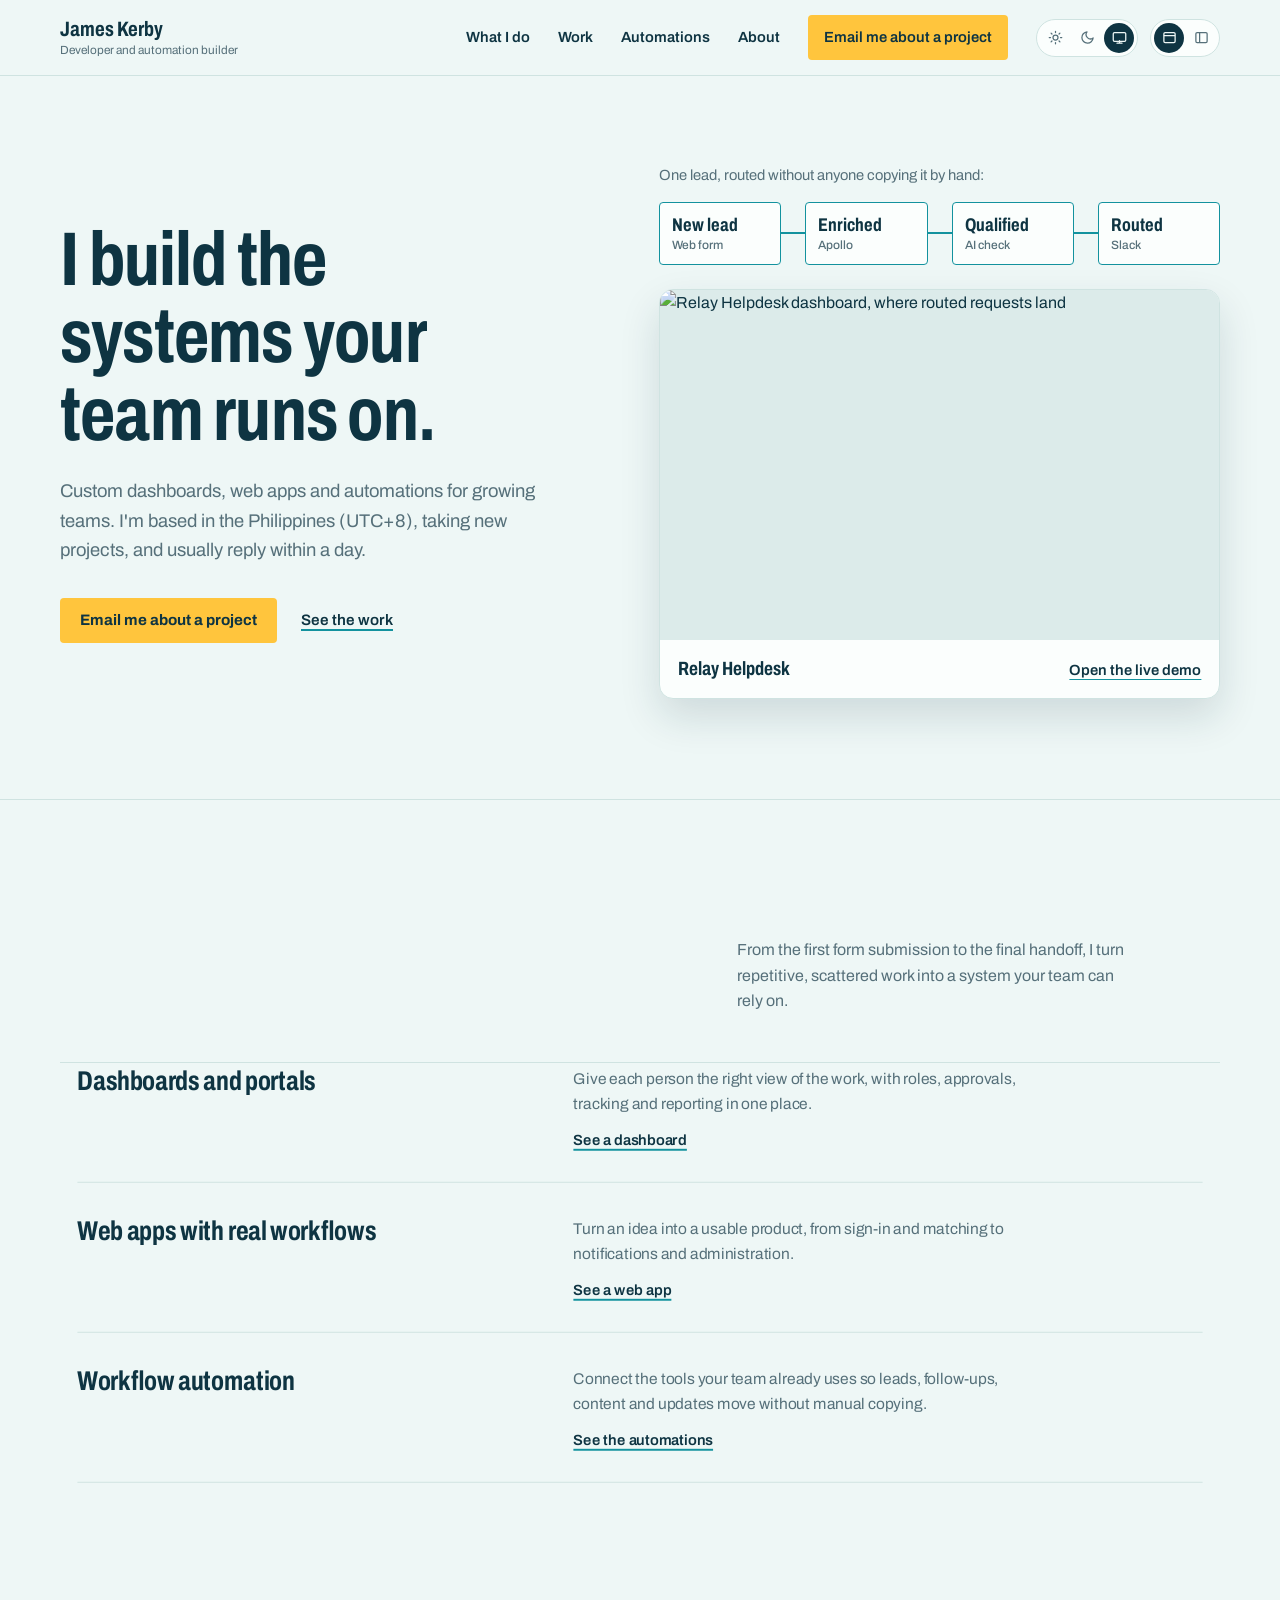
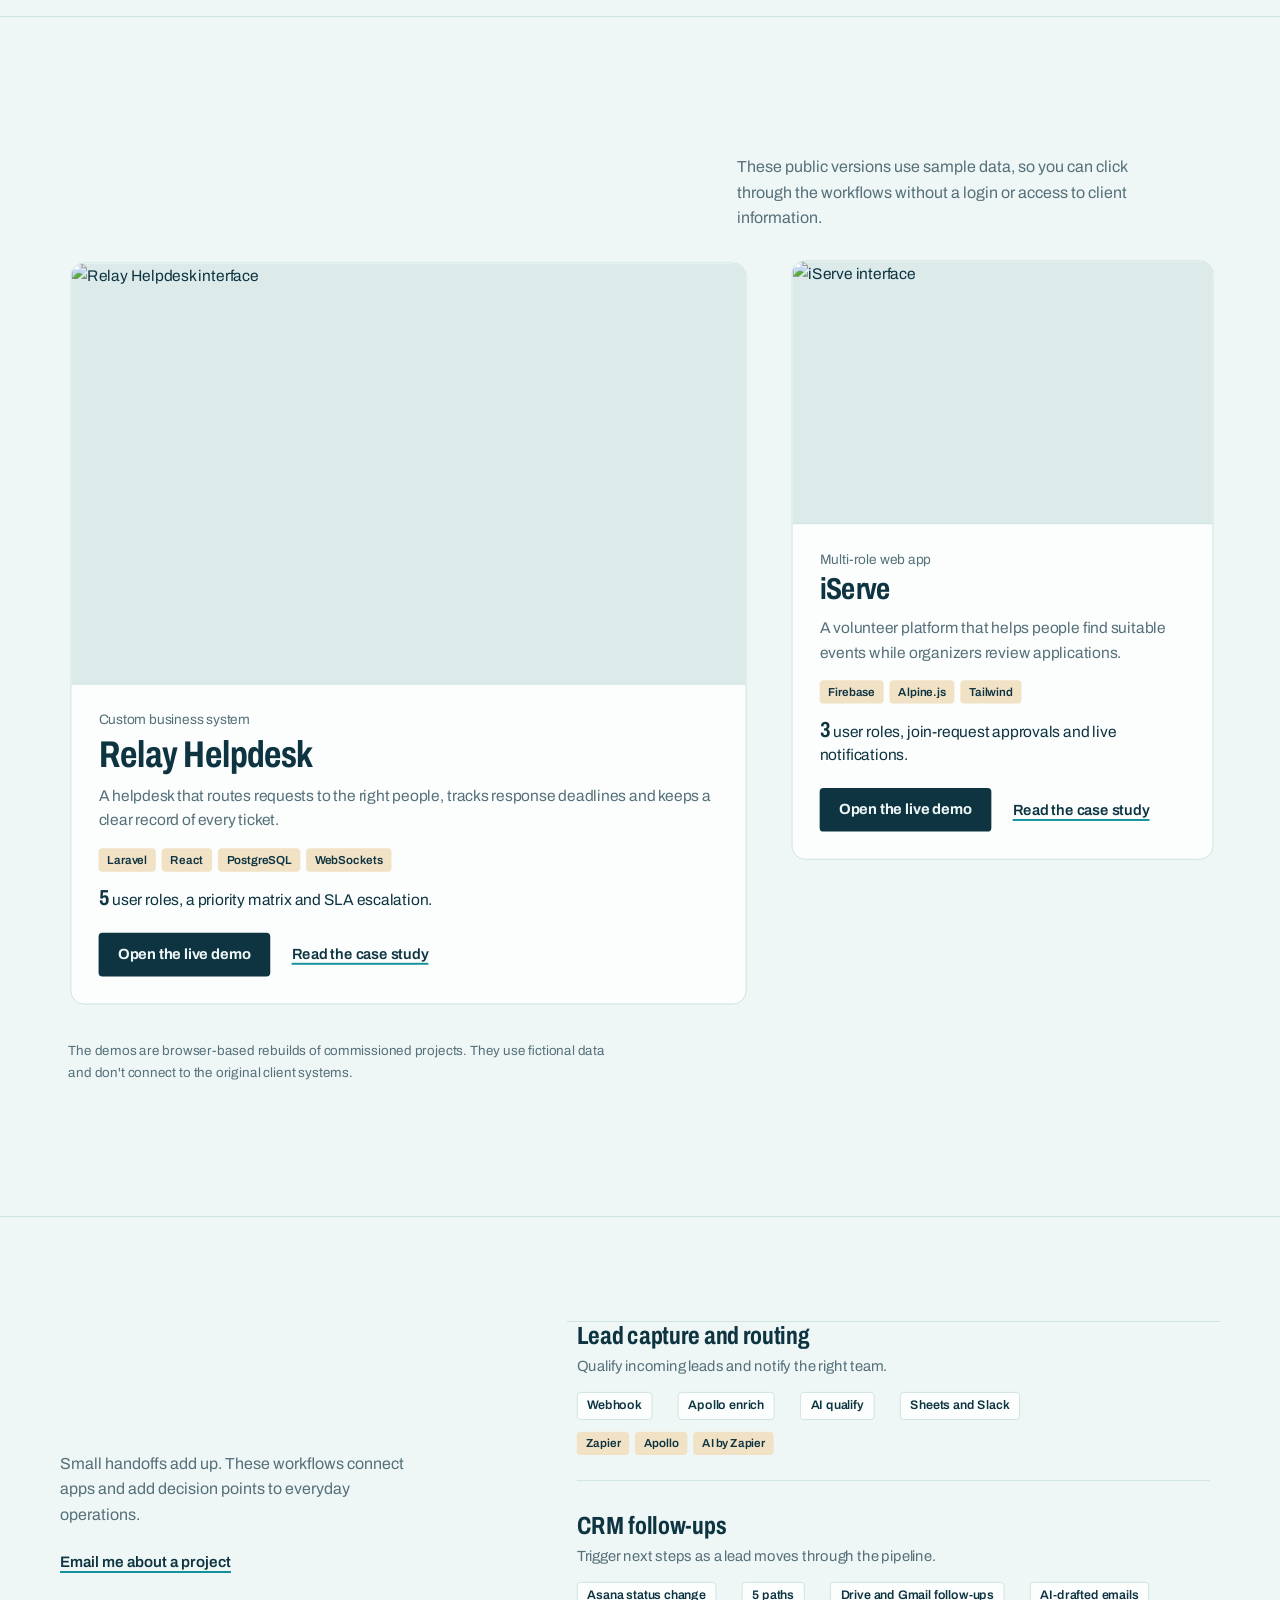
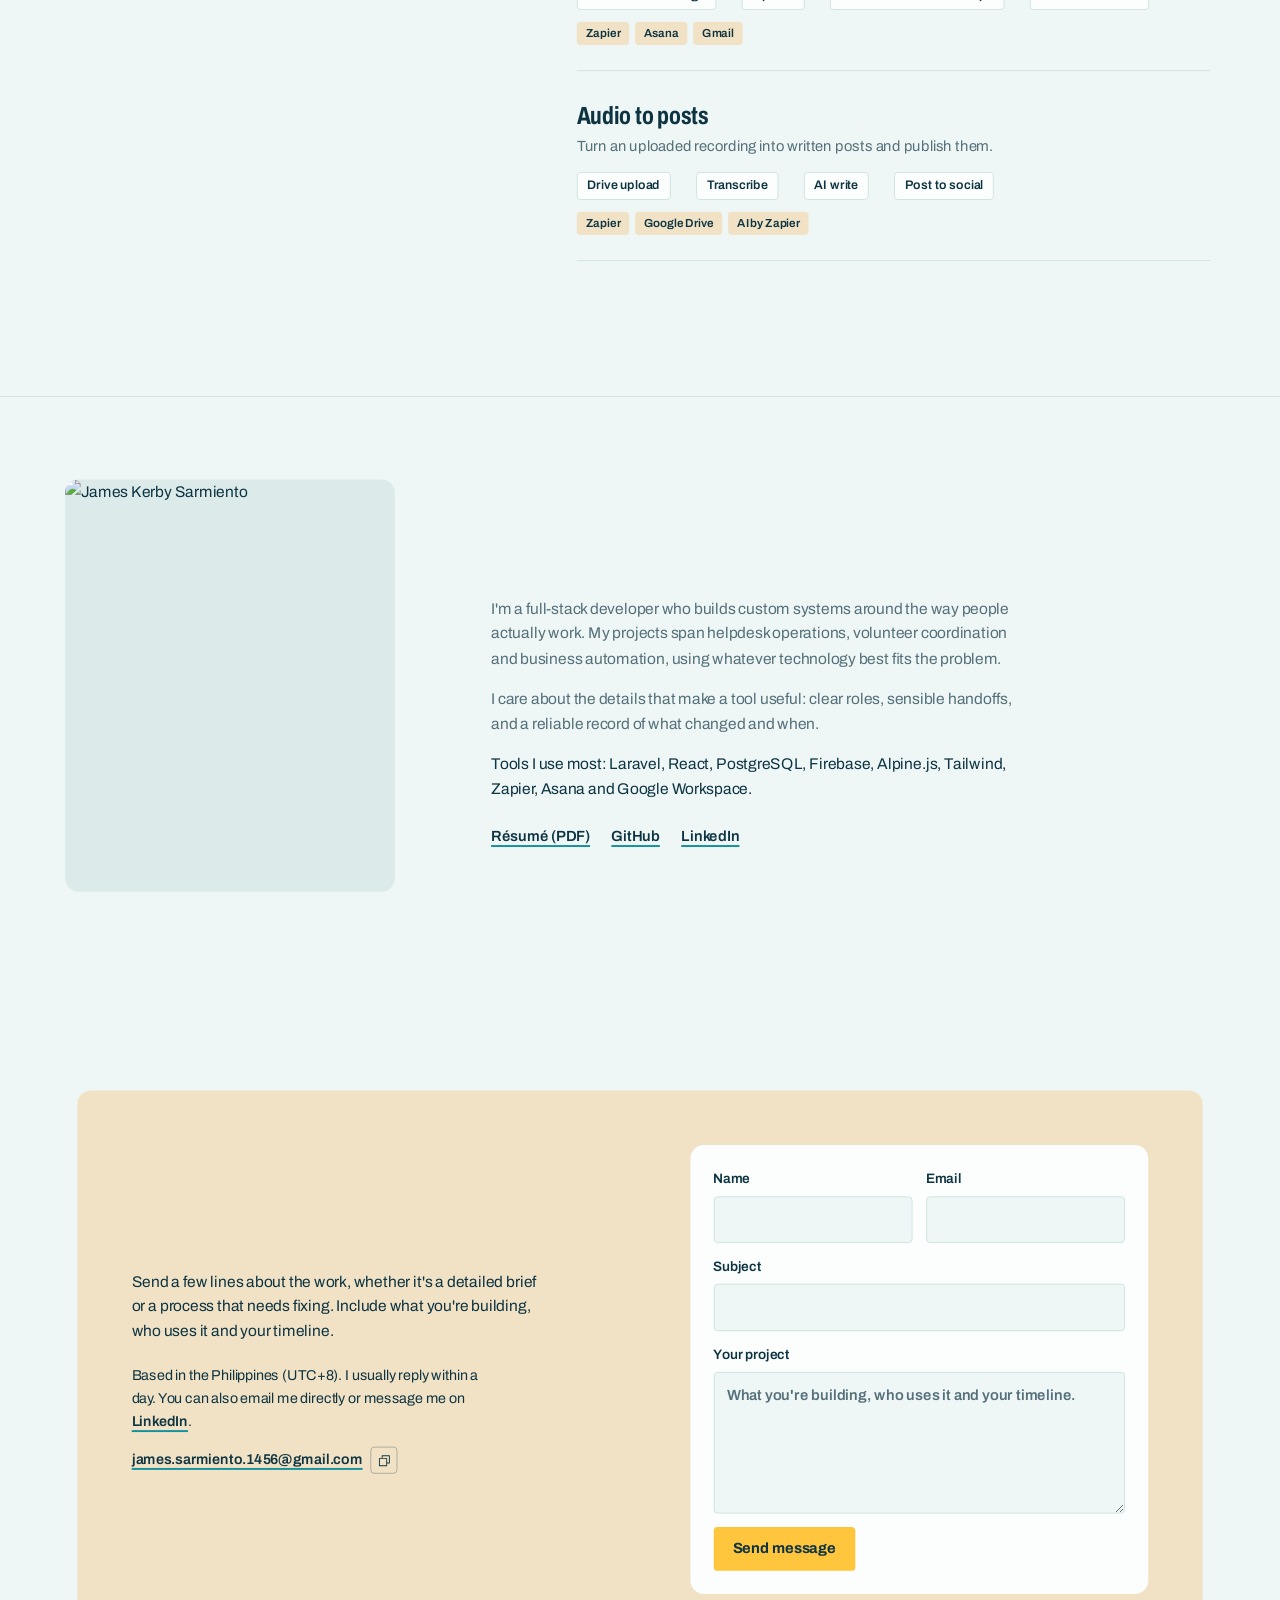
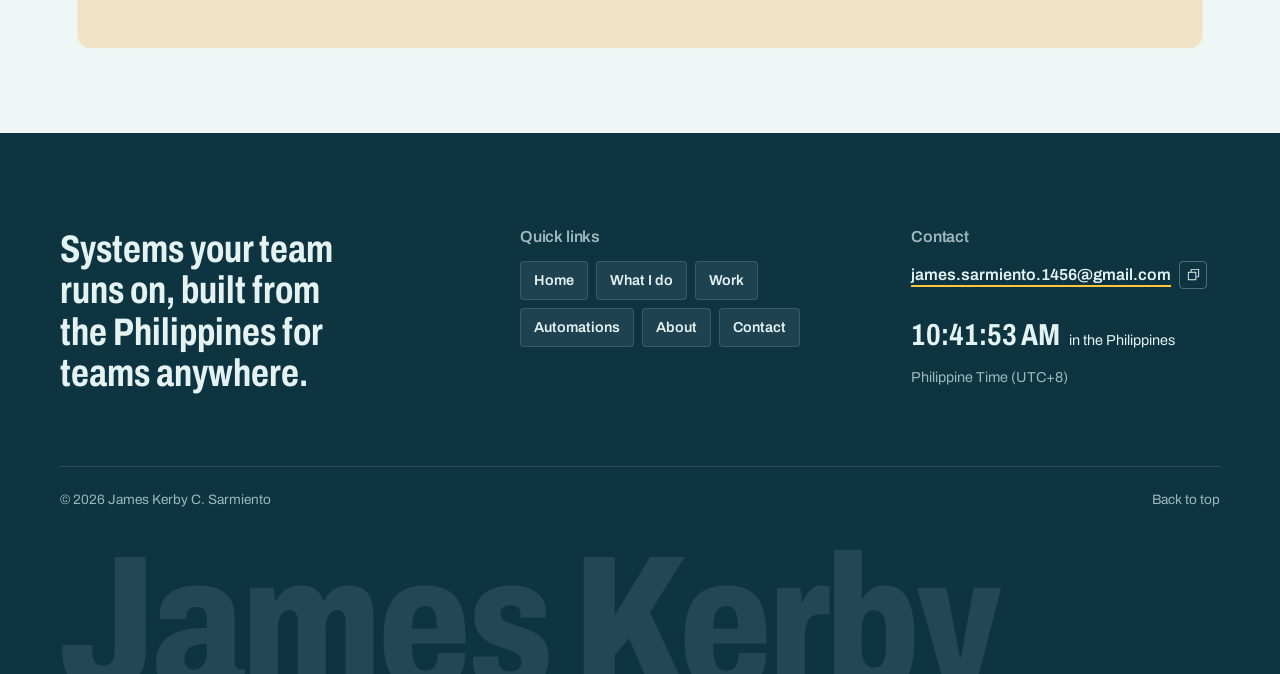
==== commit 7f374c4c: "Add contact form, footer with Philippine clock, and copy-email icon - Contact form posts to FormSubm" ====
--- a/index.html
+++ b/index.html
@@ -11,14 +11,14 @@
   <link rel="preconnect" href="https://fonts.googleapis.com">
   <link rel="preconnect" href="https://fonts.gstatic.com" crossorigin>
   <link href="https://fonts.googleapis.com/css2?family=Archivo:wdth,wght@62..125,400..800&display=swap" rel="stylesheet">
-  <link rel="stylesheet" href="css/home.css">
+  <link rel="stylesheet" href="css/home.css?v=20261008d">
   <meta property="og:type" content="website">
   <meta property="og:title" content="James Kerby Sarmiento | Custom Software &amp; Automation">
   <meta property="og:description" content="Custom business systems and workflow automations, with interactive demos you can explore.">
   <meta property="og:url" content="https://jeymskeruby.github.io/My-Portfolio/">
   <!-- Calendly disabled for now; re-enable together with the embed in #contact.
   <script src="https://assets.calendly.com/assets/external/widget.js" async></script> -->
-  <script src="js/portfolio.js" defer></script>
+  <script src="js/portfolio.js?v=20261008d" defer></script>
 </head>
 <body class="home">
   <a class="skip-link" href="#main">Skip to content</a>
@@ -27,7 +27,7 @@
       <a class="brand" href="#top" aria-label="James Kerby Sarmiento, home"><span class="brand-name">James Kerby<small>Developer and automation builder</small></span></a>
       <nav class="nav" id="nav" aria-label="Main navigation">
         <a href="#services">What I do</a><a href="#projects">Work</a><a href="#automations">Automations</a><a href="#about">About</a>
-        <a class="nav-cta" href="mailto:james.sarmiento.1456@gmail.com?subject=Project%20inquiry">Email me about a project</a>
+        <a class="nav-cta" href="#contact">Email me about a project</a>
       </nav>
       <div class="theme-switch" role="group" aria-label="Color theme">
         <button type="button" class="theme-switch-btn" data-theme-btn="light" aria-pressed="false" aria-label="Light theme" title="Light"><svg viewBox="0 0 24 24" fill="none" stroke="currentColor" stroke-width="2" stroke-linecap="round"><circle cx="12" cy="12" r="4"/><path d="M12 2v2M12 20v2M4.93 4.93l1.41 1.41M17.66 17.66l1.41 1.41M2 12h2M20 12h2M4.93 19.07l1.41-1.41M17.66 6.34l1.41-1.41"/></svg></button>
@@ -47,7 +47,7 @@
     <div class="sidebar-social">
       <a href="https://github.com/Jeymskeruby" target="_blank" rel="noopener noreferrer" aria-label="GitHub" title="GitHub"><svg viewBox="0 0 24 24" fill="currentColor"><path d="M12 2a10 10 0 0 0-3.16 19.49c.5.09.68-.22.68-.48v-1.7c-2.78.6-3.37-1.34-3.37-1.34-.45-1.16-1.11-1.47-1.11-1.47-.91-.62.07-.6.07-.6 1 .07 1.53 1.03 1.53 1.03.9 1.52 2.34 1.08 2.91.83.09-.65.35-1.08.63-1.33-2.22-.25-4.56-1.11-4.56-4.94 0-1.09.39-1.98 1.03-2.68-.1-.25-.45-1.27.1-2.65 0 0 .84-.27 2.75 1.02a9.5 9.5 0 0 1 5 0c1.91-1.29 2.75-1.02 2.75-1.02.55 1.38.2 2.4.1 2.65.64.7 1.03 1.59 1.03 2.68 0 3.84-2.34 4.69-4.57 4.93.36.31.68.92.68 1.85v2.75c0 .27.18.58.69.48A10 10 0 0 0 12 2z"/></svg></a>
       <a href="https://www.linkedin.com/in/james-kerby-sarmiento-809b33315" target="_blank" rel="noopener noreferrer" aria-label="LinkedIn" title="LinkedIn"><svg viewBox="0 0 24 24" fill="currentColor"><path d="M20.45 20.45h-3.56v-5.57c0-1.33-.02-3.04-1.85-3.04-1.85 0-2.14 1.45-2.14 2.94v5.67H9.35V9h3.41v1.56h.05c.48-.9 1.64-1.85 3.37-1.85 3.6 0 4.27 2.37 4.27 5.46v6.28zM5.34 7.43a2.06 2.06 0 1 1 0-4.13 2.06 2.06 0 0 1 0 4.13zM7.12 20.45H3.56V9h3.56v11.45z"/></svg></a>
-      <a href="mailto:james.sarmiento.1456@gmail.com?subject=Project%20inquiry" aria-label="Email me about a project" title="Email me about a project"><svg viewBox="0 0 24 24" fill="none" stroke="currentColor" stroke-width="2" stroke-linecap="round" stroke-linejoin="round"><rect x="3" y="5" width="18" height="14" rx="2"/><path d="m3 7 9 6 9-6"/></svg></a>
+      <a href="#contact" aria-label="Email me about a project" title="Email me about a project"><svg viewBox="0 0 24 24" fill="none" stroke="currentColor" stroke-width="2" stroke-linecap="round" stroke-linejoin="round"><rect x="3" y="5" width="18" height="14" rx="2"/><path d="m3 7 9 6 9-6"/></svg></a>
       <a href="assets/resume/James_Sarmiento_Resume.pdf" target="_blank" rel="noopener" aria-label="Résumé (PDF)" title="Résumé"><svg viewBox="0 0 24 24" fill="none" stroke="currentColor" stroke-width="2" stroke-linecap="round" stroke-linejoin="round"><path d="M14 3H6a2 2 0 0 0-2 2v14a2 2 0 0 0 2 2h12a2 2 0 0 0 2-2V9z"/><path d="M14 3v6h6M8 13h8M8 17h5"/></svg></a>
     </div>
     <nav class="sidebar-nav" aria-label="Sidebar navigation">
@@ -77,7 +77,7 @@
         <div class="hero-copy">
           <h1 id="hero-title">I build the systems your team runs on.</h1>
           <p class="hero-lead">Custom dashboards, web apps and automations for growing teams. I'm based in the Philippines (UTC+8), taking new projects, and usually reply within a day.</p>
-          <div class="hero-actions"><a class="button button-primary" href="mailto:james.sarmiento.1456@gmail.com?subject=Project%20inquiry">Email me about a project</a><a class="text-link" href="#projects">See the work</a></div>
+          <div class="hero-actions"><a class="button button-primary" href="#contact">Email me about a project</a><a class="text-link" href="#projects">See the work</a></div>
         </div>
         <div class="hero-visual">
           <p class="flow-caption">One lead, routed without anyone copying it by hand:</p>
@@ -124,16 +124,33 @@
       </div>
     </section>
     <section class="section automation-section" id="automations" data-view="automations" aria-labelledby="automations-title">
-      <div class="container automation-layout"><div class="automation-intro"><h2 id="automations-title">Let the tools talk to each other.</h2><p>Small handoffs add up. These workflows connect apps and add decision points to everyday operations.</p><a class="text-link" href="mailto:james.sarmiento.1456@gmail.com?subject=Automation%20inquiry">Email me about a project</a></div><div class="automation-list">
+      <div class="container automation-layout"><div class="automation-intro"><h2 id="automations-title">Let the tools talk to each other.</h2><p>Small handoffs add up. These workflows connect apps and add decision points to everyday operations.</p><a class="text-link" href="#contact">Email me about a project</a></div><div class="automation-list">
         <a href="projects/auto-leadgen.html"><strong>Lead capture and routing</strong><small>Qualify incoming leads and notify the right team.</small><ol class="flow" aria-label="Workflow steps"><li>Webhook</li><li>Apollo enrich</li><li>AI qualify</li><li>Sheets and Slack</li></ol><ul class="tag-row" aria-label="Tools"><li class="tag">Zapier</li><li class="tag">Apollo</li><li class="tag">AI by Zapier</li></ul></a>
         <a href="projects/auto-crm.html"><strong>CRM follow-ups</strong><small>Trigger next steps as a lead moves through the pipeline.</small><ol class="flow" aria-label="Workflow steps"><li>Asana status change</li><li>5 paths</li><li>Drive and Gmail follow-ups</li><li>AI-drafted emails</li></ol><ul class="tag-row" aria-label="Tools"><li class="tag">Zapier</li><li class="tag">Asana</li><li class="tag">Gmail</li></ul></a>
         <a href="projects/auto-audioblog.html"><strong>Audio to posts</strong><small>Turn an uploaded recording into written posts and publish them.</small><ol class="flow" aria-label="Workflow steps"><li>Drive upload</li><li>Transcribe</li><li>AI write</li><li>Post to social</li></ol><ul class="tag-row" aria-label="Tools"><li class="tag">Zapier</li><li class="tag">Google Drive</li><li class="tag">AI by Zapier</li></ul></a>
       </div></div>
     </section>
     <section class="section about-section" id="about" data-view="about" aria-labelledby="about-title"><div class="container about-grid"><div class="about-photo"><img src="assets/img/headshot.png" alt="James Kerby Sarmiento" loading="lazy"></div><div class="about-copy"><h2 id="about-title">Hi, I'm James.</h2><p>I'm a full-stack developer who builds custom systems around the way people actually work. My projects span helpdesk operations, volunteer coordination and business automation, using whatever technology best fits the problem.</p><p>I care about the details that make a tool useful: clear roles, sensible handoffs, and a reliable record of what changed and when.</p><p class="about-tools">Tools I use most: Laravel, React, PostgreSQL, Firebase, Alpine.js, Tailwind, Zapier, Asana and Google Workspace.</p><div class="about-links"><a class="text-link" href="assets/resume/James_Sarmiento_Resume.pdf" target="_blank" rel="noopener">Résumé (PDF)</a><a class="text-link" href="https://github.com/Jeymskeruby" target="_blank" rel="noopener noreferrer">GitHub</a><a class="text-link" href="https://www.linkedin.com/in/james-kerby-sarmiento-809b33315" target="_blank" rel="noopener noreferrer">LinkedIn</a></div></div></div></section>
-    <section class="contact-section" id="contact" data-view="contact" aria-labelledby="contact-title"><div class="container"><div class="contact-panel"><div class="contact-copy"><h2 id="contact-title">Tell me what you're trying to solve.</h2><p>Send a few lines about the work, whether it's a detailed brief or a process that needs fixing. Include what you're building, who uses it and your timeline.</p></div><div class="contact-actions"><a class="contact-email" href="mailto:james.sarmiento.1456@gmail.com?subject=Project%20inquiry">james.sarmiento.1456@gmail.com</a><p>Based in the Philippines (UTC+8). I usually reply within a day.</p><div class="contact-buttons"><a class="button button-primary" href="mailto:james.sarmiento.1456@gmail.com?subject=Project%20inquiry">Email me about a project</a><a class="text-link" href="https://www.linkedin.com/in/james-kerby-sarmiento-809b33315" target="_blank" rel="noopener noreferrer">LinkedIn</a></div></div></div></div><!-- Calendly disabled for now; uncomment this and the widget.js script in <head> to re-enable.
+    <section class="contact-section" id="contact" data-view="contact" aria-labelledby="contact-title"><div class="container"><div class="contact-panel"><div class="contact-copy"><h2 id="contact-title">Tell me what you're trying to solve.</h2><p>Send a few lines about the work, whether it's a detailed brief or a process that needs fixing. Include what you're building, who uses it and your timeline.</p><p class="contact-alt">Based in the Philippines (UTC+8). I usually reply within a day. You can also email me directly or message me on <a href="https://www.linkedin.com/in/james-kerby-sarmiento-809b33315" target="_blank" rel="noopener noreferrer">LinkedIn</a>.</p><p class="email-row contact-email-row"><a href="mailto:james.sarmiento.1456@gmail.com">james.sarmiento.1456@gmail.com</a><button class="copy-email" type="button" data-copy="james.sarmiento.1456@gmail.com" aria-label="Copy email address" title="Copy email address"><svg class="i-copy" viewBox="0 0 256 256" fill="currentColor" aria-hidden="true"><path d="M216,32H88a8,8,0,0,0-8,8V80H40a8,8,0,0,0-8,8V216a8,8,0,0,0,8,8H168a8,8,0,0,0,8-8V176h40a8,8,0,0,0,8-8V40A8,8,0,0,0,216,32ZM160,208H48V96H160Zm48-48H176V88a8,8,0,0,0-8-8H96V48H208Z"/></svg><svg class="i-check" viewBox="0 0 256 256" fill="currentColor" aria-hidden="true"><path d="M229.66,77.66l-128,128a8,8,0,0,1-11.32,0l-56-56a8,8,0,0,1,11.32-11.32L96,188.69,218.34,66.34a8,8,0,0,1,11.32,11.32Z"/></svg></button></p></div>
+      <form class="contact-form" id="contact-form" action="https://formsubmit.co/james.sarmiento.1456@gmail.com" method="POST">
+        <input type="hidden" name="_template" value="table"><input type="hidden" name="_captcha" value="false">
+        <input class="hp" type="text" name="_honey" tabindex="-1" autocomplete="off" aria-hidden="true">
+        <div class="field-row"><label>Name<input type="text" name="name" autocomplete="name" required></label><label>Email<input type="email" name="email" autocomplete="email" required></label></div>
+        <label>Subject<input type="text" name="_subject" required></label>
+        <label>Your project<textarea name="message" rows="5" placeholder="What you're building, who uses it and your timeline." required></textarea></label>
+        <button class="button button-primary" type="submit">Send message</button>
+        <p class="form-status" role="status" aria-live="polite"></p>
+      </form></div></div><!-- Calendly disabled for now; uncomment this and the widget.js script in <head> to re-enable.
     <div class="container calendly-block"><p class="calendly-label"><strong>Prefer to talk it through?</strong> Pick a time that works for you.</p><div class="calendly-embed"><div class="calendly-inline-widget" data-url="https://calendly.com/james-sarmiento-1456/interview"></div></div></div> --></section>
   </main>
-  <footer class="site-footer"><div class="container footer-inner"><span>© <span id="year">2026</span> James Kerby C. Sarmiento</span><a href="#top">Back to top</a></div></footer>
+  <footer class="site-footer"><div class="container">
+    <div class="footer-grid">
+      <p class="footer-line">Systems your team runs on, built from the Philippines for teams anywhere.</p>
+      <nav class="footer-col" aria-label="Quick links"><h2>Quick links</h2><ul class="footer-links"><li><a href="#top">Home</a></li><li><a href="#services">What I do</a></li><li><a href="#projects">Work</a></li><li><a href="#automations">Automations</a></li><li><a href="#about">About</a></li><li><a href="#contact">Contact</a></li></ul></nav>
+      <div class="footer-col"><h2>Contact</h2><span class="email-row"><a class="footer-email" href="mailto:james.sarmiento.1456@gmail.com">james.sarmiento.1456@gmail.com</a><button class="copy-email" type="button" data-copy="james.sarmiento.1456@gmail.com" aria-label="Copy email address" title="Copy email address"><svg class="i-copy" viewBox="0 0 256 256" fill="currentColor" aria-hidden="true"><path d="M216,32H88a8,8,0,0,0-8,8V80H40a8,8,0,0,0-8,8V216a8,8,0,0,0,8,8H168a8,8,0,0,0,8-8V176h40a8,8,0,0,0,8-8V40A8,8,0,0,0,216,32ZM160,208H48V96H160Zm48-48H176V88a8,8,0,0,0-8-8H96V48H208Z"/></svg><svg class="i-check" viewBox="0 0 256 256" fill="currentColor" aria-hidden="true"><path d="M229.66,77.66l-128,128a8,8,0,0,1-11.32,0l-56-56a8,8,0,0,1,11.32-11.32L96,188.69,218.34,66.34a8,8,0,0,1,11.32,11.32Z"/></svg></button></span><p class="footer-clock"><time class="ph-clock">--:--</time> in the Philippines</p><p>Philippine Time (UTC+8)</p></div>
+    </div>
+    <div class="footer-bottom"><span>© <span id="year">2026</span> James Kerby C. Sarmiento</span><a href="#top">Back to top</a></div>
+    <p class="footer-sign" aria-hidden="true">James Kerby</p>
+  </div></footer>
 </body>
 </html>
--- a/css/home.css
+++ b/css/home.css
@@ -3,8 +3,8 @@
 --bg:#EEF7F6;--surface:#FBFEFD;--sand:#F1E2C6;--text:#0E3442;--muted:#56707A;--line:#CFE3E1;--lagoon:#13929E;--lagoon-ink:#0B6C75;--sun:#FFC53D;--sun-hover:#FFD467;--sun-soft:#FFF0C4;--on-sun:#0E3442;--muted-on-sand:#4A6169;--media-bg:#DCEBEA;
 --header-bg:rgba(238,247,246,.92);--shadow:0 18px 40px rgba(14,52,66,.14);
 --accent-ink:var(--lagoon-ink);--icon-bg:var(--sun-soft);--orange:var(--sun);--surface-2:var(--bg);--line-2:var(--line);--radius:var(--r-lg)}
-:root[data-theme="dark"]{--bg:#0B2530;--surface:#10303C;--sand:#173A47;--text:#E4F2F1;--muted:#9DB7BD;--muted-on-sand:#9DB7BD;--line:#1E4352;--lagoon:#3CC3CC;--lagoon-ink:#6BD6DC;--sun-soft:rgba(255,197,61,.16);--media-bg:#143643;--header-bg:rgba(11,37,48,.9);--shadow:0 18px 40px rgba(0,0,0,.35)}
-@media(prefers-color-scheme:dark){:root[data-theme="system"]{--bg:#0B2530;--surface:#10303C;--sand:#173A47;--text:#E4F2F1;--muted:#9DB7BD;--muted-on-sand:#9DB7BD;--line:#1E4352;--lagoon:#3CC3CC;--lagoon-ink:#6BD6DC;--sun-soft:rgba(255,197,61,.16);--media-bg:#143643;--header-bg:rgba(11,37,48,.9);--shadow:0 18px 40px rgba(0,0,0,.35)}}
+:root[data-theme="dark"]{--bg:#0B2530;--surface:#10303C;--sand:#173A47;--text:#E4F2F1;--muted:#9DB7BD;--muted-on-sand:#9DB7BD;--line:#1E4352;--lagoon:#3CC3CC;--lagoon-ink:#6BD6DC;--sun-soft:rgba(255,197,61,.16);--media-bg:#143643;--header-bg:rgba(11,37,48,.9);--shadow:0 18px 40px rgba(0,0,0,.35);--footer-bg:#061A22}
+@media(prefers-color-scheme:dark){:root[data-theme="system"]{--bg:#0B2530;--surface:#10303C;--sand:#173A47;--text:#E4F2F1;--muted:#9DB7BD;--muted-on-sand:#9DB7BD;--line:#1E4352;--lagoon:#3CC3CC;--lagoon-ink:#6BD6DC;--sun-soft:rgba(255,197,61,.16);--media-bg:#143643;--header-bg:rgba(11,37,48,.9);--shadow:0 18px 40px rgba(0,0,0,.35);--footer-bg:#061A22}}
 
 /* ---- base + type (Archivo; condensed width for headings and step names) ---- */
 *{box-sizing:border-box}html{scroll-behavior:smooth}body{margin:0;color:var(--text);background:var(--bg);font:400 16px/1.6 Archivo,system-ui,sans-serif}a{color:inherit;text-decoration:none}img{display:block;max-width:100%}button{font:inherit}h1,h2,h3,p,dl,dd{margin-top:0}
@@ -39,8 +39,9 @@
 .project-grid{display:grid;grid-template-columns:minmax(0,1.6fr) minmax(0,1fr);gap:28px;align-items:start}.project-card{background:var(--surface);border:1px solid var(--line);border-radius:var(--r-lg);overflow:hidden}.project-image{display:block;aspect-ratio:1.6;background:var(--media-bg);overflow:hidden;border-bottom:1px solid var(--line)}.project-image img{width:100%;height:100%;object-fit:cover;transition:transform .3s}.project-image:hover img{transform:scale(1.02)}.project-content{padding:26px 28px 28px}.project-type{font-size:.88rem;color:var(--muted);margin-bottom:4px}.project-card h3{margin-bottom:10px}.project-lead h3{font-size:2.4rem}.project-card p{color:var(--muted)}.project-card .project-proof{color:var(--text);line-height:1.5;margin-bottom:22px}.project-proof strong{font-stretch:75%;font-weight:700;font-size:1.4rem;line-height:1;font-variant-numeric:tabular-nums}.project-actions{display:flex;align-items:center;flex-wrap:wrap;gap:22px}.work-disclosure{color:var(--muted);font-size:.86rem;max-width:70ch;margin:24px 0 0}
 .automation-layout{display:grid;grid-template-columns:minmax(0,.8fr) minmax(0,1.2fr);gap:72px}.automation-intro>p{color:var(--muted);max-width:40ch;margin:20px 0 22px}.automation-list{border-top:1px solid var(--line)}.automation-list a{display:block;padding:26px 0;border-bottom:1px solid var(--line)}.automation-list strong{display:block;font-stretch:75%;font-weight:700;font-size:1.6rem;line-height:1.15}.automation-list a:hover strong{text-decoration:underline;text-decoration-color:var(--lagoon);text-underline-offset:5px}.automation-list small{display:block;color:var(--muted);font-size:.95rem;margin-top:4px}.automation-list .tag-row{margin:0}
 .about-grid{display:grid;grid-template-columns:340px minmax(0,1fr);gap:80px;align-items:center}.about-photo{border-radius:var(--r-lg);aspect-ratio:4/5;overflow:hidden;background:var(--media-bg)}.about-photo img{width:100%;height:100%;object-fit:cover}.about-copy h2{margin-bottom:22px}.about-copy>p{max-width:60ch;color:var(--muted)}.about-copy>.about-tools{color:var(--text)}.about-links{display:flex;flex-wrap:wrap;gap:22px;margin-top:24px}
-.contact-section{padding:24px 0 104px;scroll-margin-top:76px}.contact-panel{background:var(--sand);border-radius:var(--r-lg);padding:56px;display:grid;grid-template-columns:minmax(0,1.1fr) minmax(0,1fr);gap:56px;align-items:end}.contact-copy h2{margin-bottom:18px}.contact-copy p{max-width:48ch;margin:0}.contact-email{font-stretch:75%;font-weight:700;font-size:clamp(1.5rem,2.6vw,2.1rem);line-height:1.15;text-decoration:underline;text-decoration-color:var(--lagoon);text-decoration-thickness:2px;text-underline-offset:6px;overflow-wrap:anywhere}.contact-actions>p{margin:12px 0 22px}.contact-buttons{display:flex;flex-wrap:wrap;align-items:center;gap:22px}
-.site-footer{border-top:1px solid var(--line);color:var(--muted);padding:26px 0}.footer-inner{display:flex;justify-content:space-between;gap:20px;font-size:.85rem}.site-footer a:hover{color:var(--text)}
+.contact-section{padding:24px 0 104px;scroll-margin-top:76px}.contact-panel{background:var(--sand);border-radius:var(--r-lg);padding:56px;display:grid;grid-template-columns:minmax(0,1.1fr) minmax(0,1fr);gap:56px;align-items:start}.contact-copy h2{margin-bottom:18px}.contact-copy p{max-width:48ch;margin:0}.contact-copy .contact-alt{margin-top:22px;font-size:.92rem}.contact-alt a{font-weight:600;text-decoration:underline;text-decoration-color:var(--lagoon);text-decoration-thickness:2px;text-underline-offset:4px;overflow-wrap:anywhere}
+.contact-form{display:grid;gap:14px;background:var(--surface);border-radius:var(--r-lg);padding:24px}.contact-form label{display:grid;gap:6px;font-size:.88rem;font-weight:600}.field-row{display:grid;grid-template-columns:1fr 1fr;gap:14px}.contact-form input,.contact-form textarea{width:100%;font:inherit;font-size:.95rem;color:var(--text);background:var(--bg);border:1px solid var(--line);border-radius:var(--r-sm);padding:11px 13px}.contact-form textarea{resize:vertical;min-height:120px}.contact-form ::placeholder{color:var(--muted)}.contact-form input:focus-visible,.contact-form textarea:focus-visible{outline:3px solid var(--lagoon);outline-offset:1px;border-color:transparent}.contact-form button{justify-self:start;border:0;cursor:pointer;font-family:inherit}.contact-form button:disabled{opacity:.6;cursor:wait}.contact-form .hp{position:absolute;left:-9999px}.form-status{margin:0;font-size:.9rem;font-weight:600}.form-status:empty{display:none}.form-status[data-state="error"]{color:#B4232F}:root[data-theme="dark"] .form-status[data-state="error"]{color:#FF8A8A}
+.site-footer{--footer-ink:#E4F2F1;--footer-muted:#9DB7BD;background:var(--footer-bg,#0E3442);color:var(--footer-ink);padding:96px 0 0;overflow:hidden}.footer-grid{display:grid;grid-template-columns:minmax(0,1.2fr) minmax(0,1fr) minmax(0,.9fr);gap:48px}.footer-line{font-stretch:75%;font-weight:700;font-size:clamp(1.8rem,3vw,2.5rem);line-height:1.08;max-width:16ch;margin:0}.footer-col h2{font-size:1rem;font-stretch:100%;font-weight:600;color:var(--footer-muted);margin-bottom:16px}.footer-links{display:flex;flex-wrap:wrap;gap:8px;list-style:none;margin:0;padding:0}.footer-links a{display:block;padding:7px 13px;border-radius:var(--r-sm);font-size:.9rem;font-weight:600;background:rgba(228,242,241,.08);border:1px solid rgba(228,242,241,.14);transition:background .16s,color .16s}.footer-links a:hover{background:var(--sun);color:var(--on-sun);border-color:var(--sun)}.footer-email{font-weight:600;overflow-wrap:anywhere;text-decoration:underline;text-decoration-color:var(--sun);text-decoration-thickness:2px;text-underline-offset:5px}.footer-col p{margin:6px 0 0;color:var(--footer-muted);font-size:.9rem}.footer-col .footer-clock{margin-top:22px;color:var(--footer-ink)}.ph-clock{font-stretch:75%;font-weight:700;font-size:1.9rem;font-variant-numeric:tabular-nums;margin-right:6px}.footer-bottom{display:flex;justify-content:space-between;gap:20px;margin-top:72px;padding-top:22px;border-top:1px solid rgba(228,242,241,.14);font-size:.85rem;color:var(--footer-muted)}.site-footer a:hover{color:var(--sun)}.site-footer .footer-links a:hover{color:var(--on-sun)}.site-footer a:focus-visible{outline-color:var(--sun)}.footer-sign{margin:28px 0 -.2em;font-stretch:75%;font-weight:800;font-size:clamp(4.4rem,15vw,13rem);line-height:.9;letter-spacing:-.02em;white-space:nowrap;color:rgba(228,242,241,.1)}
 
 /* ---- overview tiles + sidebar (Dashboard layout only) ---- */
 .overview-section{display:none}.bento{display:grid;grid-template-columns:repeat(3,minmax(0,1fr));gap:14px}.bento-tile{display:flex;flex-direction:column;gap:4px;min-width:0;padding:20px;background:var(--surface);border:1px solid var(--line);border-radius:var(--r-lg);transition:border-color .2s}.bento-tile:hover{border-color:var(--lagoon)}.bento-work{grid-column:span 2}.bento-contact{background:var(--sand);border-color:transparent}.bento-tile>strong{font-stretch:75%;font-weight:700;font-size:1.45rem;line-height:1.1}.bento-tile>small{color:var(--muted);font-size:.9rem}.bento-contact>small{color:var(--text)}.bento-thumbs{display:grid;grid-template-columns:1fr 1fr;gap:10px;margin-top:10px}.bento-thumbs img{width:100%;aspect-ratio:1.6;object-fit:cover;border-radius:var(--r-sm);border:1px solid var(--line);background:var(--media-bg)}.bento-meta{margin-top:auto;padding-top:12px;font-size:.88rem;font-weight:600;text-decoration:underline;text-decoration-color:var(--lagoon);text-underline-offset:4px}.bento .flow{margin:12px 0 0;gap:8px 18px}.bento .flow li+li:before{left:-15px;width:12px}.bento-list{list-style:none;padding:0;margin:10px 0 0}.bento-list li{padding:7px 0;border-top:1px solid var(--line);font-size:.9rem;font-weight:600}.bento-person{margin-top:auto;display:flex;align-items:center;gap:12px;padding-top:12px;font-size:.9rem;font-weight:600}.bento-person img{width:48px;height:48px;border-radius:50%;object-fit:cover;background:var(--media-bg)}
@@ -63,10 +64,10 @@
 
 /* ---- responsive ---- */
 @media(max-width:1110px){.calendly-inline-widget{height:940px}}
-@media(max-width:940px){.nav{gap:20px}.hero-grid{gap:40px}.about-grid{grid-template-columns:280px minmax(0,1fr);gap:48px}.contact-panel{grid-template-columns:1fr;gap:32px}.bento{grid-template-columns:repeat(2,minmax(0,1fr))}}
+@media(max-width:940px){.nav{gap:20px}.hero-grid{gap:40px}.about-grid{grid-template-columns:280px minmax(0,1fr);gap:48px}.contact-panel{grid-template-columns:1fr;gap:32px}.footer-grid{grid-template-columns:1fr 1fr}.footer-line{grid-column:1/-1}.site-footer{padding-top:72px}.bento{grid-template-columns:repeat(2,minmax(0,1fr))}}
 @media(max-width:860px){.layout-switch{display:none}.header-inner{gap:14px}.site-header{height:68px}.nav-toggle{display:block}.nav{position:absolute;top:68px;left:0;right:0;background:var(--bg);padding:14px 24px 24px;flex-direction:column;align-items:stretch;gap:0;border-bottom:1px solid var(--line);display:none}.nav.open{display:flex}.nav>a{padding:12px 0}.nav .nav-cta{text-align:center;margin-top:9px;padding:12px 16px}.hero,.contact-section{scroll-margin-top:68px}.section{scroll-margin-top:68px}}
 @media(max-width:760px){.hero-grid{grid-template-columns:1fr;gap:44px;padding:64px 0 72px}.section{padding:72px 0}.section-heading{grid-template-columns:1fr;gap:16px;margin-bottom:32px}.services>div{grid-template-columns:1fr;gap:8px}.project-grid{grid-template-columns:1fr}.automation-layout{grid-template-columns:1fr;gap:32px}.about-grid{grid-template-columns:1fr;gap:32px}.about-photo{max-width:300px}.contact-section{padding-bottom:72px}.contact-panel{padding:32px}.calendly-block{margin-top:55px}.calendly-inline-widget{height:900px}.bento{grid-template-columns:1fr}.bento-work{grid-column:auto}}
-@media(max-width:480px){.container{width:min(calc(100% - 32px),var(--max))}.brand-name small{display:none}.flow-hero{grid-template-columns:repeat(2,minmax(0,1fr));gap:16px 24px}.flow-hero li:nth-child(3):before{display:none}.hero-actions{align-items:flex-start;flex-direction:column;gap:20px}.project-content{padding:22px}.project-lead h3{font-size:2rem}.project-actions{align-items:flex-start;flex-direction:column;gap:18px}.contact-panel{padding:26px 22px}.footer-inner{flex-direction:column;gap:8px}}
+@media(max-width:480px){.container{width:min(calc(100% - 32px),var(--max))}.brand-name small{display:none}.flow-hero{grid-template-columns:repeat(2,minmax(0,1fr));gap:16px 24px}.flow-hero li:nth-child(3):before{display:none}.hero-actions{align-items:flex-start;flex-direction:column;gap:20px}.project-content{padding:22px}.project-lead h3{font-size:2rem}.project-actions{align-items:flex-start;flex-direction:column;gap:18px}.contact-panel{padding:26px 22px}.contact-form{padding:18px}.field-row,.footer-grid{grid-template-columns:1fr}.footer-bottom{flex-direction:column;gap:8px}}
 
 /* ---- scroll effects: every hidden/animated state is gated behind html[data-fx="on"] (set by js/portfolio.js) ---- */
 .scroll-progress{position:absolute;left:0;right:0;bottom:-1px;height:3px;background:var(--sun);transform:scaleX(0);transform-origin:left;pointer-events:none}
@@ -79,3 +80,5 @@
 @keyframes fx-route{from{opacity:0;translate:0 8px}45%{opacity:1;translate:0 0;background-color:var(--sun-soft);border-color:var(--sun)}to{opacity:1;translate:0 0}}@keyframes fx-wire{from{opacity:0;transform:scaleX(0)}to{opacity:1;transform:scaleX(1)}}@keyframes fx-pulse{0%,12%,100%{box-shadow:inset 0 0 0 99px transparent}6%{box-shadow:inset 0 0 0 99px var(--sun-soft)}}
 @media(max-width:760px){:root[data-fx="on"] .hero-visual{transform:perspective(1100px) rotateX(calc(var(--p,0)*7deg)) rotateY(calc(var(--p,0)*-4deg)) scale(calc(1 - var(--p,0)*.05))}}
 @media(prefers-reduced-motion:reduce){html{scroll-behavior:auto}*,*:before,*:after{transition-duration:.001ms!important;animation-duration:.001ms!important}}
+.copy-email{flex:none;display:inline-grid;place-items:center;width:28px;height:28px;padding:0;border-radius:var(--r-sm);border:1px solid color-mix(in srgb,currentColor 30%,transparent);background:transparent;color:inherit;cursor:pointer}.copy-email:hover{border-color:currentColor}.copy-email svg{width:15px;height:15px}.copy-email .i-check,.copy-email.copied .i-copy{display:none}.copy-email.copied .i-check{display:block}.email-row{display:flex;align-items:center;gap:8px}.email-row a{min-width:0}.site-footer .copy-email:hover{color:var(--sun)}
+.contact-copy .contact-email-row{margin-top:14px;font-size:.92rem}.contact-email-row a{font-weight:600;text-decoration:underline;text-decoration-color:var(--lagoon);text-decoration-thickness:2px;text-underline-offset:4px;overflow-wrap:anywhere}
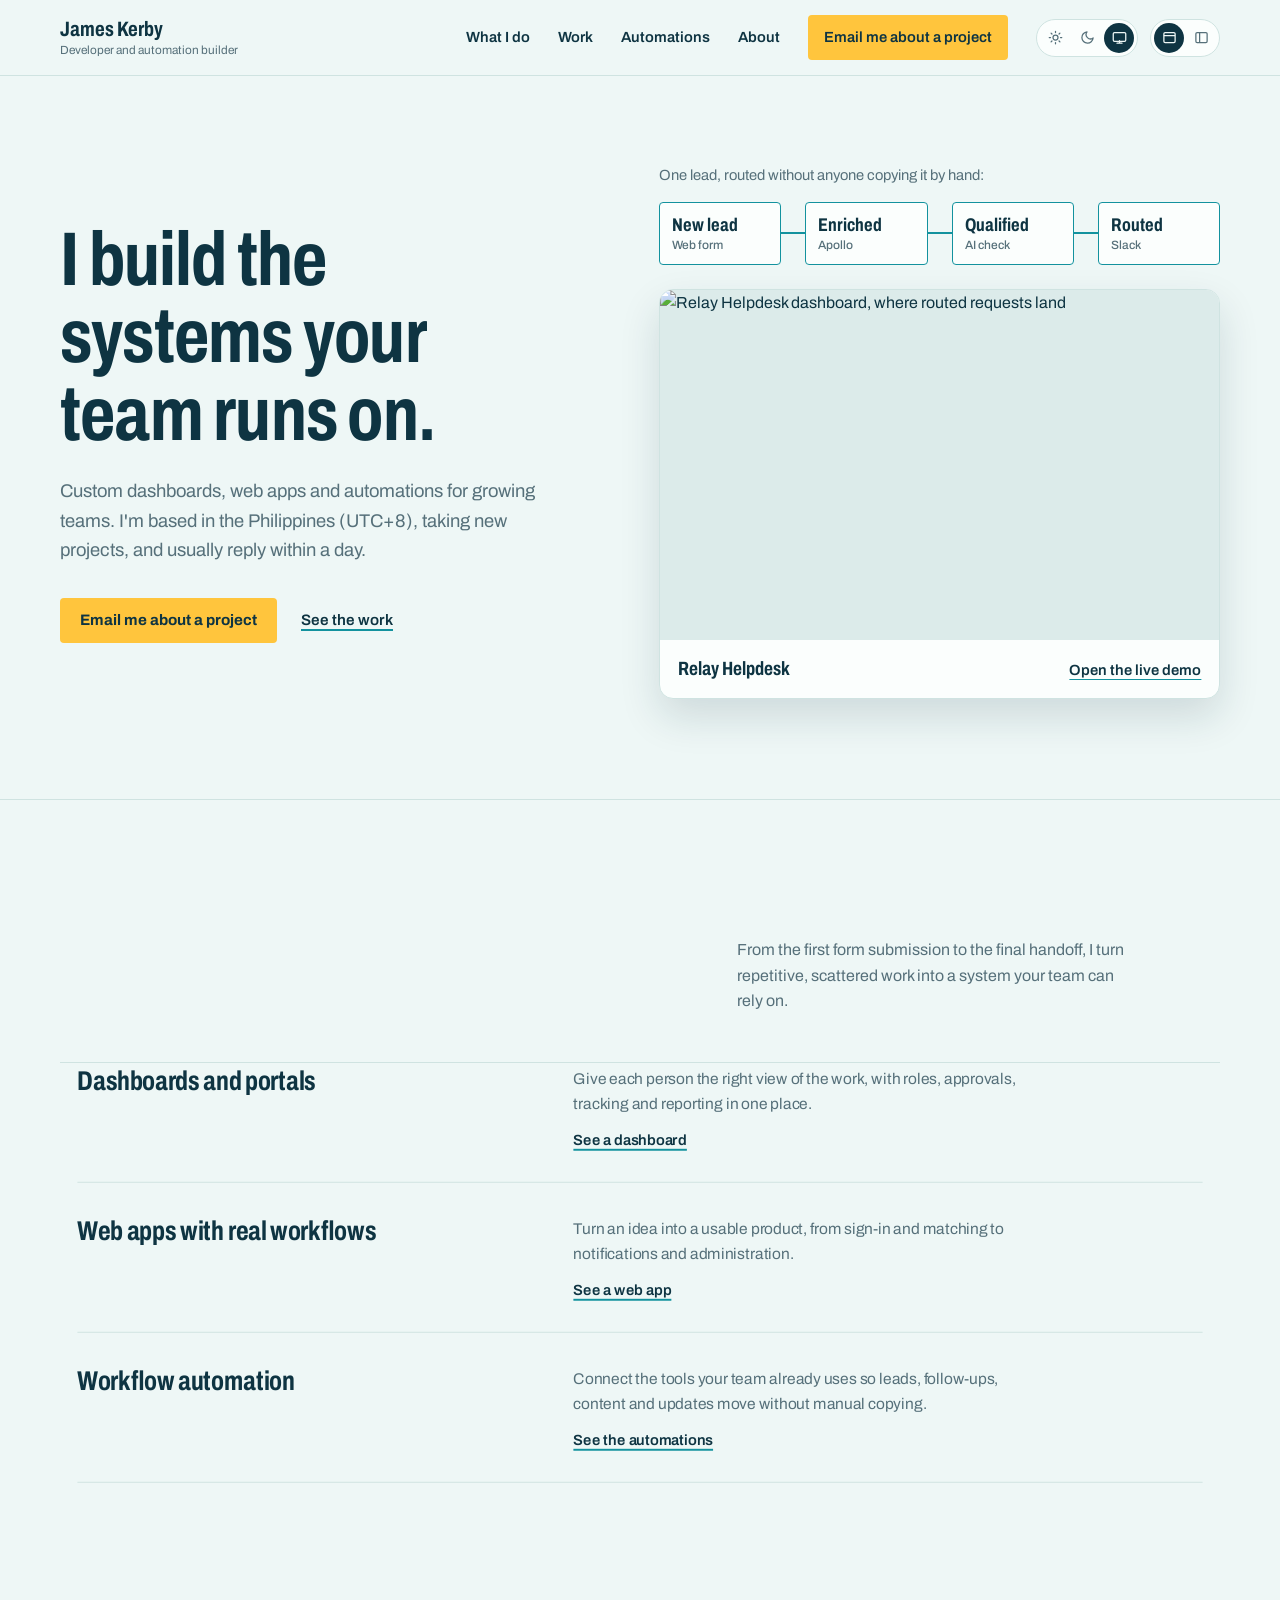
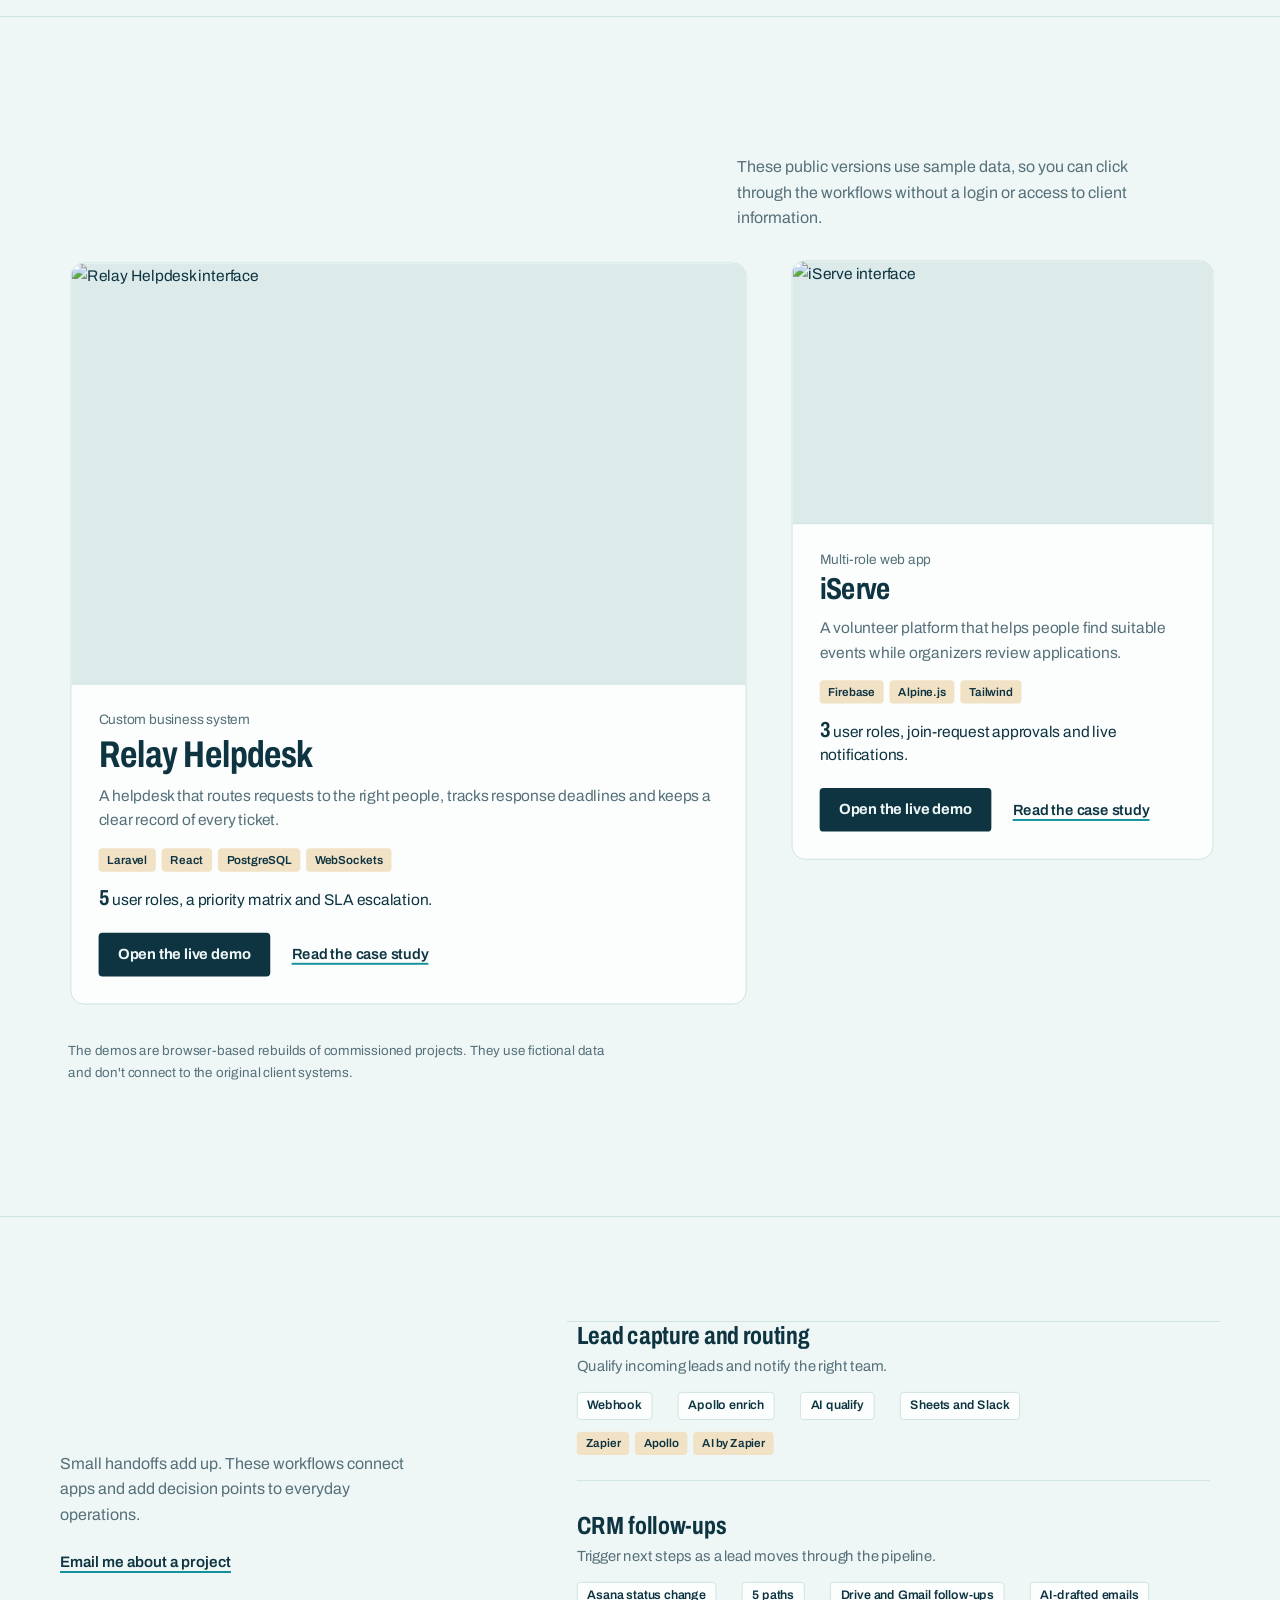
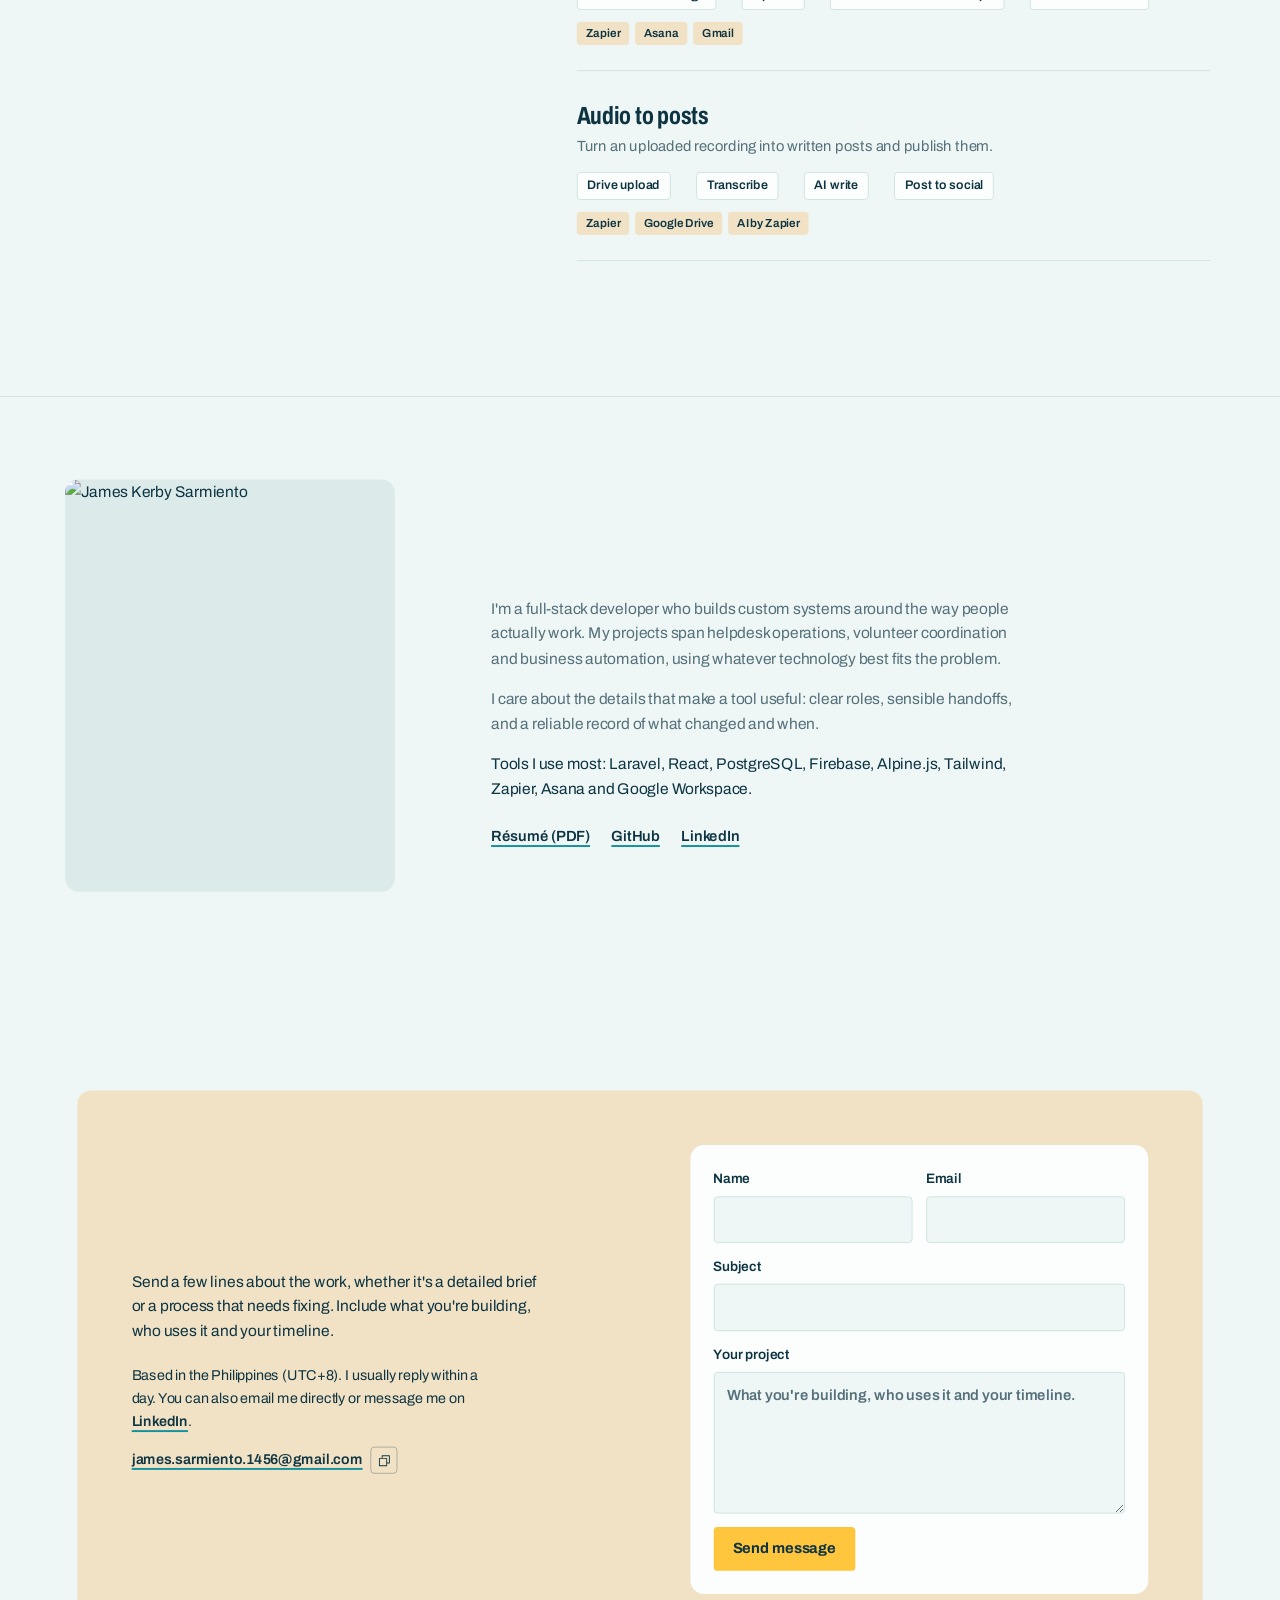
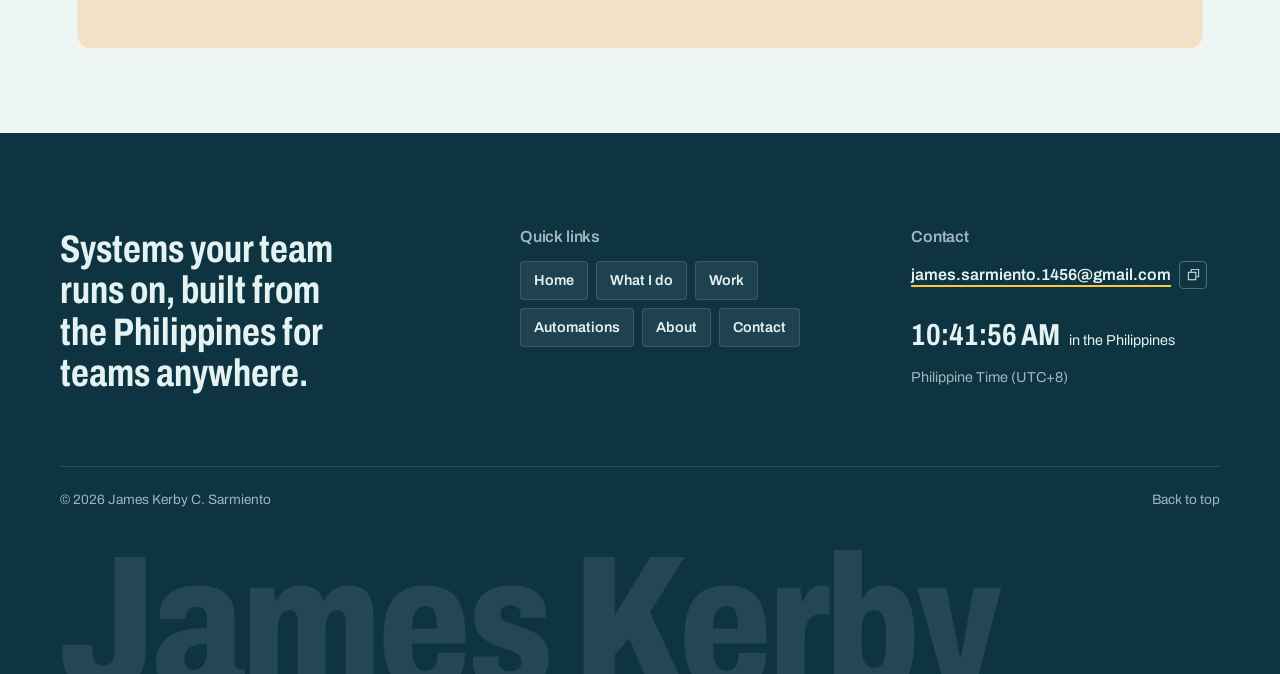
==== commit 228def42: "Point the share link at the root GitHub Pages address Co-Authored-By: Claude Opus 5.5 <noreply@anthr" ====
--- a/index.html
+++ b/index.html
@@ -15,7 +15,7 @@
   <meta property="og:type" content="website">
   <meta property="og:title" content="James Kerby Sarmiento | Custom Software &amp; Automation">
   <meta property="og:description" content="Custom business systems and workflow automations, with interactive demos you can explore.">
-  <meta property="og:url" content="https://jeymskeruby.github.io/My-Portfolio/">
+  <meta property="og:url" content="https://jeymskeruby.github.io/">
   <!-- Calendly disabled for now; re-enable together with the embed in #contact.
   <script src="https://assets.calendly.com/assets/external/widget.js" async></script> -->
   <script src="js/portfolio.js?v=20261008d" defer></script>
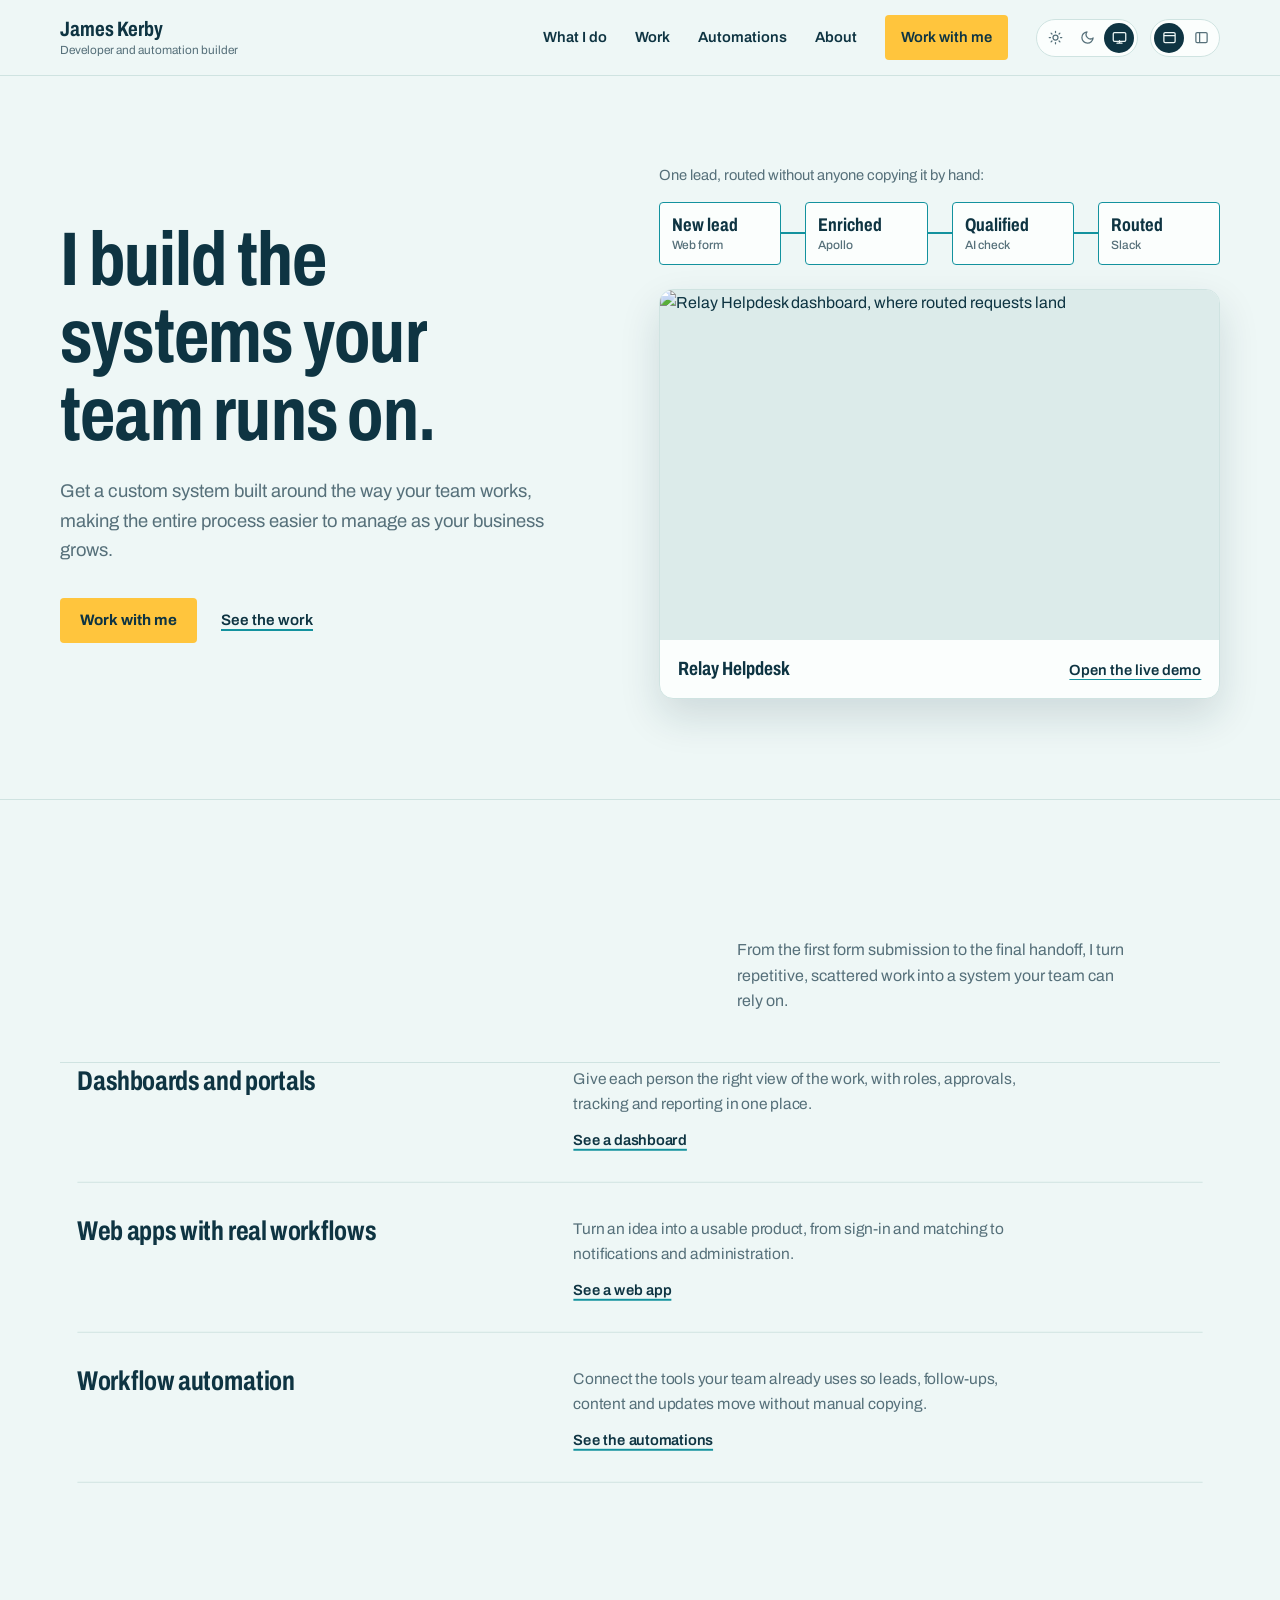
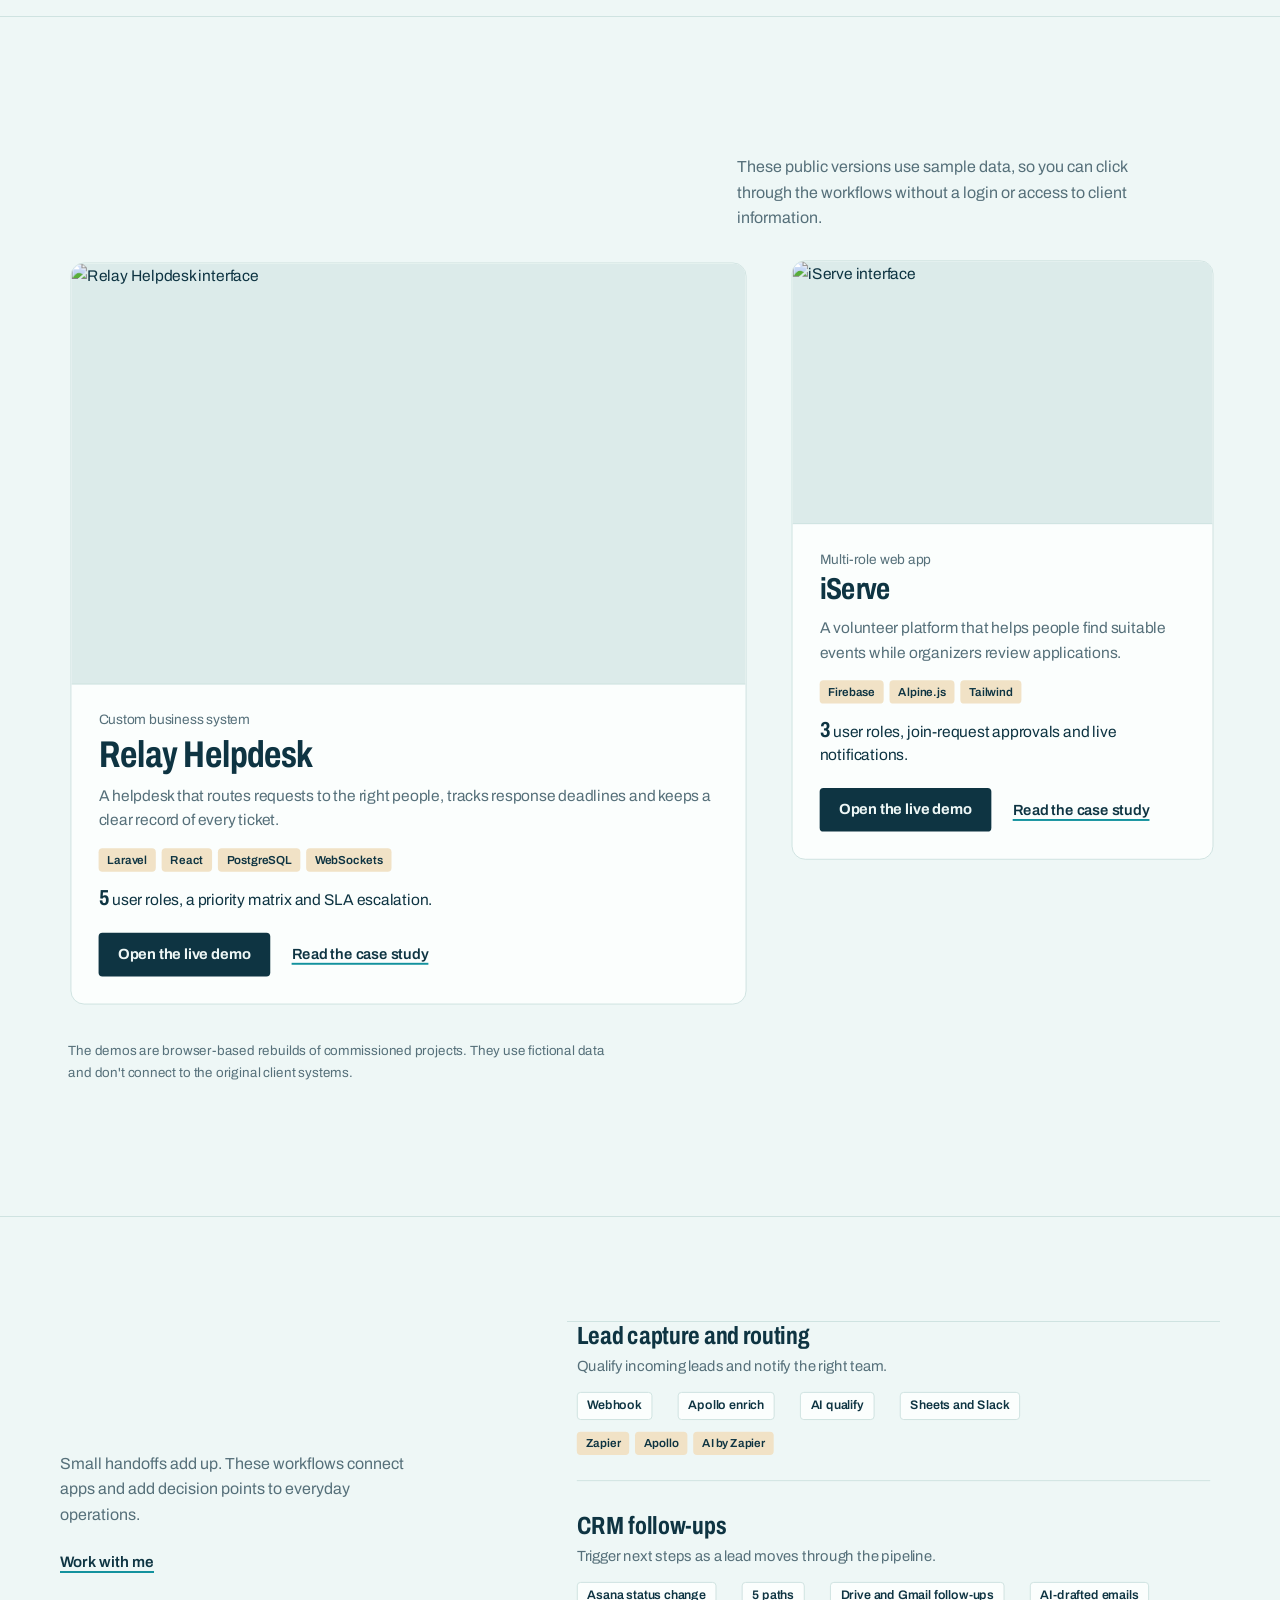
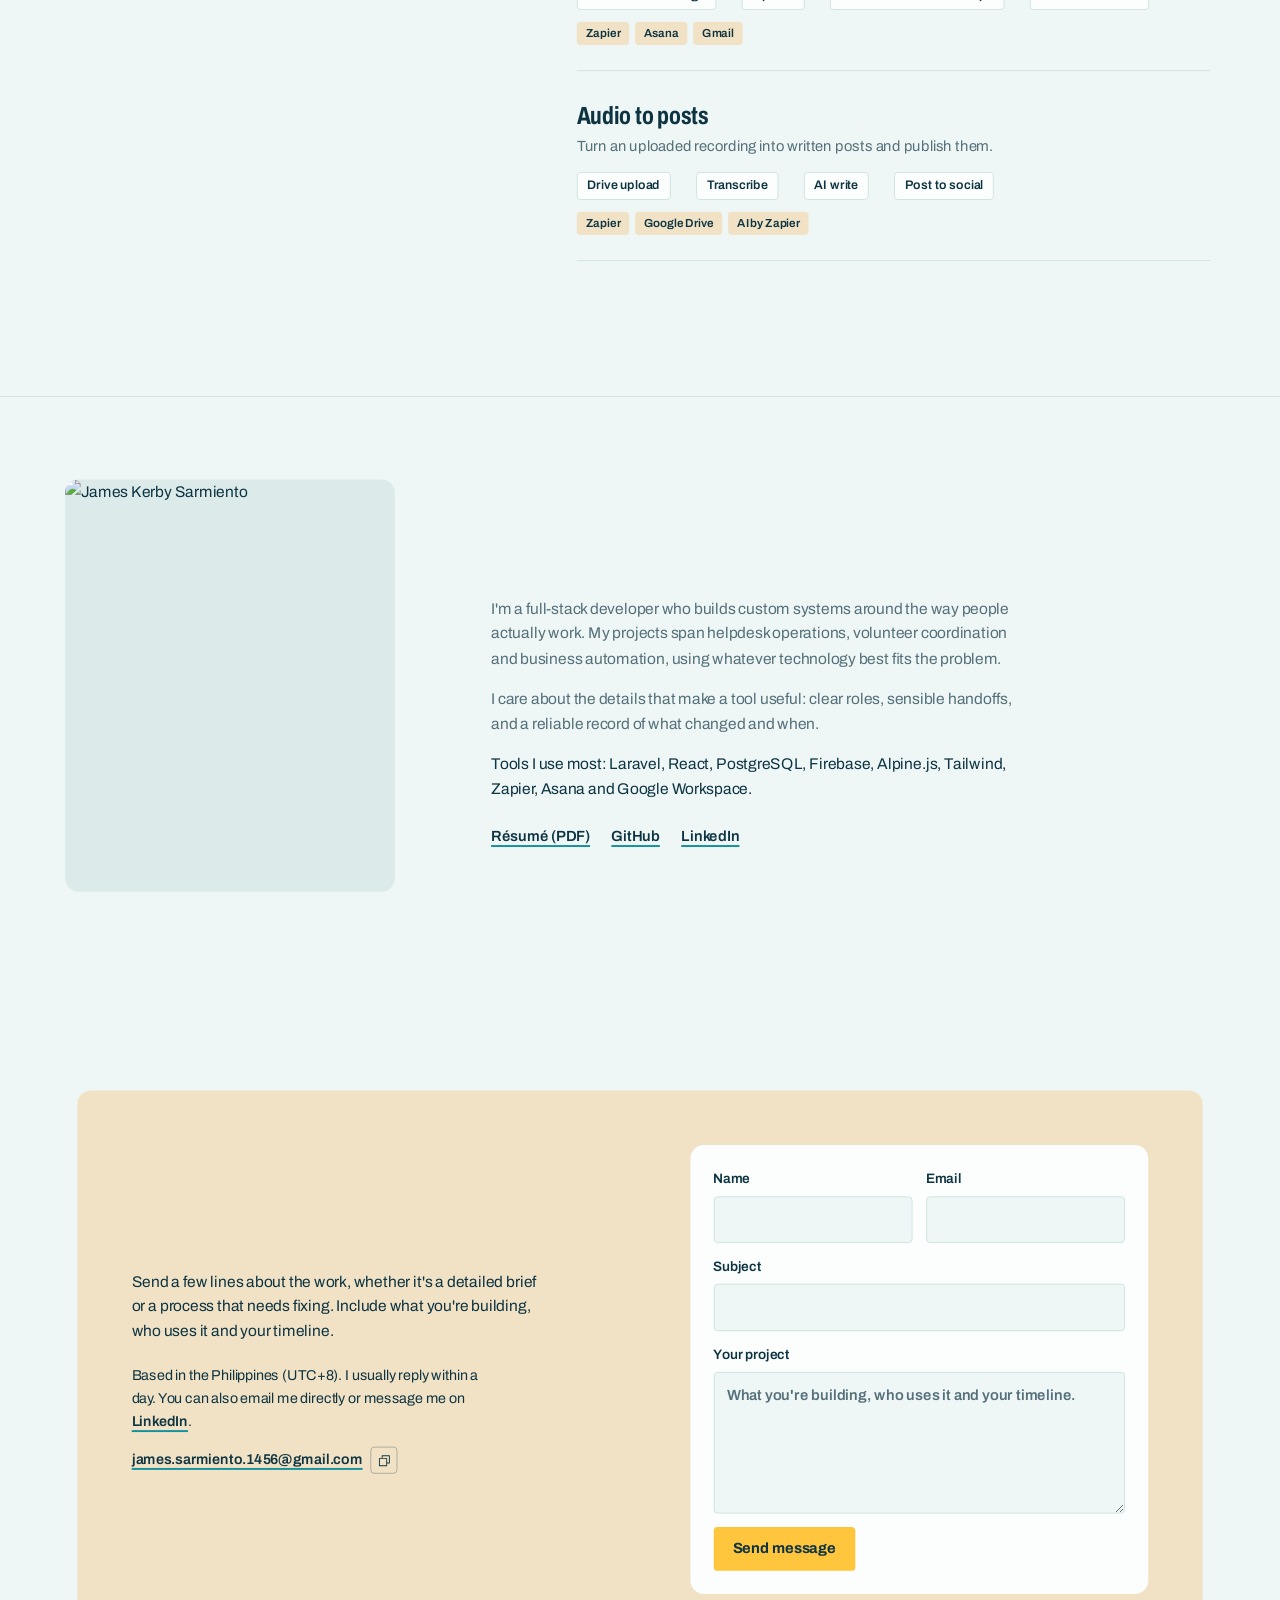
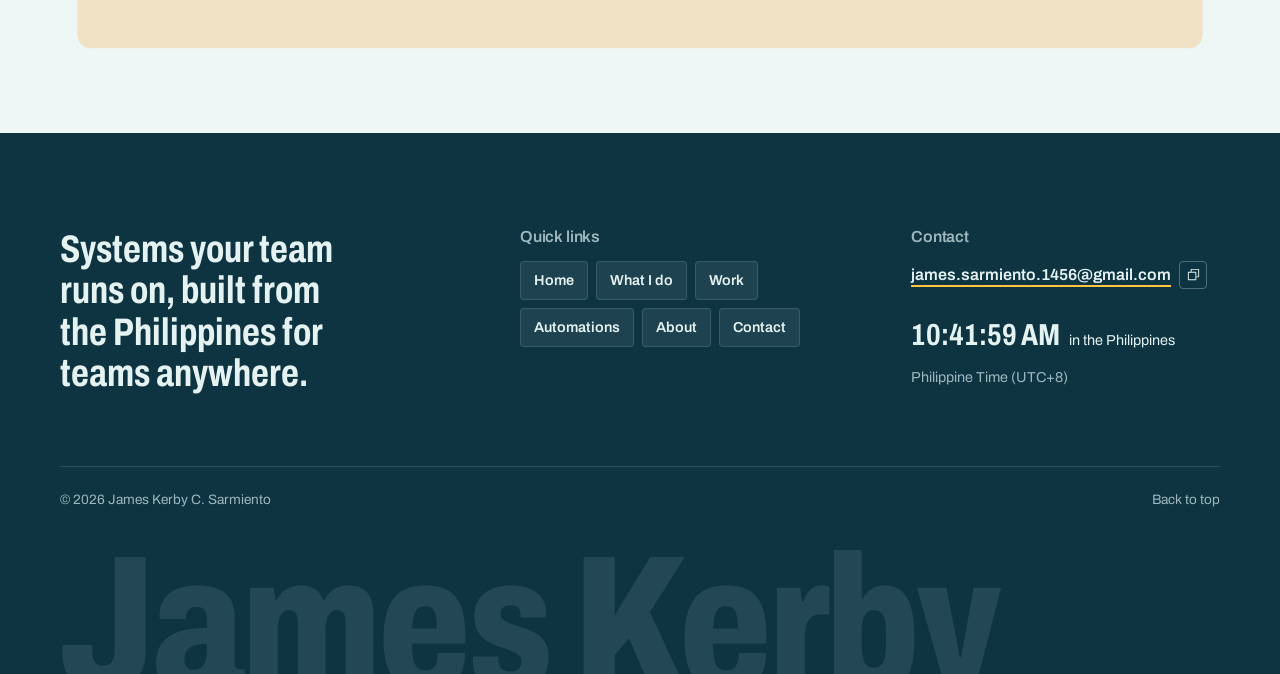
==== commit 9b10a855: "Refresh hero copy, rename CTA to "Work with me", fix iServe crop - New hero lead line - "Email me ab" ====
--- a/index.html
+++ b/index.html
@@ -11,14 +11,14 @@
   <link rel="preconnect" href="https://fonts.googleapis.com">
   <link rel="preconnect" href="https://fonts.gstatic.com" crossorigin>
   <link href="https://fonts.googleapis.com/css2?family=Archivo:wdth,wght@62..125,400..800&display=swap" rel="stylesheet">
-  <link rel="stylesheet" href="css/home.css?v=20261008d">
+  <link rel="stylesheet" href="css/home.css?v=20261009">
   <meta property="og:type" content="website">
   <meta property="og:title" content="James Kerby Sarmiento | Custom Software &amp; Automation">
   <meta property="og:description" content="Custom business systems and workflow automations, with interactive demos you can explore.">
   <meta property="og:url" content="https://jeymskeruby.github.io/">
   <!-- Calendly disabled for now; re-enable together with the embed in #contact.
   <script src="https://assets.calendly.com/assets/external/widget.js" async></script> -->
-  <script src="js/portfolio.js?v=20261008d" defer></script>
+  <script src="js/portfolio.js?v=20261009" defer></script>
 </head>
 <body class="home">
   <a class="skip-link" href="#main">Skip to content</a>
@@ -27,7 +27,7 @@
       <a class="brand" href="#top" aria-label="James Kerby Sarmiento, home"><span class="brand-name">James Kerby<small>Developer and automation builder</small></span></a>
       <nav class="nav" id="nav" aria-label="Main navigation">
         <a href="#services">What I do</a><a href="#projects">Work</a><a href="#automations">Automations</a><a href="#about">About</a>
-        <a class="nav-cta" href="#contact">Email me about a project</a>
+        <a class="nav-cta" href="#contact">Work with me</a>
       </nav>
       <div class="theme-switch" role="group" aria-label="Color theme">
         <button type="button" class="theme-switch-btn" data-theme-btn="light" aria-pressed="false" aria-label="Light theme" title="Light"><svg viewBox="0 0 24 24" fill="none" stroke="currentColor" stroke-width="2" stroke-linecap="round"><circle cx="12" cy="12" r="4"/><path d="M12 2v2M12 20v2M4.93 4.93l1.41 1.41M17.66 17.66l1.41 1.41M2 12h2M20 12h2M4.93 19.07l1.41-1.41M17.66 6.34l1.41-1.41"/></svg></button>
@@ -47,7 +47,7 @@
     <div class="sidebar-social">
       <a href="https://github.com/Jeymskeruby" target="_blank" rel="noopener noreferrer" aria-label="GitHub" title="GitHub"><svg viewBox="0 0 24 24" fill="currentColor"><path d="M12 2a10 10 0 0 0-3.16 19.49c.5.09.68-.22.68-.48v-1.7c-2.78.6-3.37-1.34-3.37-1.34-.45-1.16-1.11-1.47-1.11-1.47-.91-.62.07-.6.07-.6 1 .07 1.53 1.03 1.53 1.03.9 1.52 2.34 1.08 2.91.83.09-.65.35-1.08.63-1.33-2.22-.25-4.56-1.11-4.56-4.94 0-1.09.39-1.98 1.03-2.68-.1-.25-.45-1.27.1-2.65 0 0 .84-.27 2.75 1.02a9.5 9.5 0 0 1 5 0c1.91-1.29 2.75-1.02 2.75-1.02.55 1.38.2 2.4.1 2.65.64.7 1.03 1.59 1.03 2.68 0 3.84-2.34 4.69-4.57 4.93.36.31.68.92.68 1.85v2.75c0 .27.18.58.69.48A10 10 0 0 0 12 2z"/></svg></a>
       <a href="https://www.linkedin.com/in/james-kerby-sarmiento-809b33315" target="_blank" rel="noopener noreferrer" aria-label="LinkedIn" title="LinkedIn"><svg viewBox="0 0 24 24" fill="currentColor"><path d="M20.45 20.45h-3.56v-5.57c0-1.33-.02-3.04-1.85-3.04-1.85 0-2.14 1.45-2.14 2.94v5.67H9.35V9h3.41v1.56h.05c.48-.9 1.64-1.85 3.37-1.85 3.6 0 4.27 2.37 4.27 5.46v6.28zM5.34 7.43a2.06 2.06 0 1 1 0-4.13 2.06 2.06 0 0 1 0 4.13zM7.12 20.45H3.56V9h3.56v11.45z"/></svg></a>
-      <a href="#contact" aria-label="Email me about a project" title="Email me about a project"><svg viewBox="0 0 24 24" fill="none" stroke="currentColor" stroke-width="2" stroke-linecap="round" stroke-linejoin="round"><rect x="3" y="5" width="18" height="14" rx="2"/><path d="m3 7 9 6 9-6"/></svg></a>
+      <a href="#contact" aria-label="Work with me" title="Work with me"><svg viewBox="0 0 24 24" fill="none" stroke="currentColor" stroke-width="2" stroke-linecap="round" stroke-linejoin="round"><rect x="3" y="5" width="18" height="14" rx="2"/><path d="m3 7 9 6 9-6"/></svg></a>
       <a href="assets/resume/James_Sarmiento_Resume.pdf" target="_blank" rel="noopener" aria-label="Résumé (PDF)" title="Résumé"><svg viewBox="0 0 24 24" fill="none" stroke="currentColor" stroke-width="2" stroke-linecap="round" stroke-linejoin="round"><path d="M14 3H6a2 2 0 0 0-2 2v14a2 2 0 0 0 2 2h12a2 2 0 0 0 2-2V9z"/><path d="M14 3v6h6M8 13h8M8 17h5"/></svg></a>
     </div>
     <nav class="sidebar-nav" aria-label="Sidebar navigation">
@@ -76,8 +76,8 @@
       <div class="container hero-grid">
         <div class="hero-copy">
           <h1 id="hero-title">I build the systems your team runs on.</h1>
-          <p class="hero-lead">Custom dashboards, web apps and automations for growing teams. I'm based in the Philippines (UTC+8), taking new projects, and usually reply within a day.</p>
-          <div class="hero-actions"><a class="button button-primary" href="#contact">Email me about a project</a><a class="text-link" href="#projects">See the work</a></div>
+          <p class="hero-lead">Get a custom system built around the way your team works, making the entire process easier to manage as your business grows.</p>
+          <div class="hero-actions"><a class="button button-primary" href="#contact">Work with me</a><a class="text-link" href="#projects">See the work</a></div>
         </div>
         <div class="hero-visual">
           <p class="flow-caption">One lead, routed without anyone copying it by hand:</p>
@@ -124,7 +124,7 @@
       </div>
     </section>
     <section class="section automation-section" id="automations" data-view="automations" aria-labelledby="automations-title">
-      <div class="container automation-layout"><div class="automation-intro"><h2 id="automations-title">Let the tools talk to each other.</h2><p>Small handoffs add up. These workflows connect apps and add decision points to everyday operations.</p><a class="text-link" href="#contact">Email me about a project</a></div><div class="automation-list">
+      <div class="container automation-layout"><div class="automation-intro"><h2 id="automations-title">Let the tools talk to each other.</h2><p>Small handoffs add up. These workflows connect apps and add decision points to everyday operations.</p><a class="text-link" href="#contact">Work with me</a></div><div class="automation-list">
         <a href="projects/auto-leadgen.html"><strong>Lead capture and routing</strong><small>Qualify incoming leads and notify the right team.</small><ol class="flow" aria-label="Workflow steps"><li>Webhook</li><li>Apollo enrich</li><li>AI qualify</li><li>Sheets and Slack</li></ol><ul class="tag-row" aria-label="Tools"><li class="tag">Zapier</li><li class="tag">Apollo</li><li class="tag">AI by Zapier</li></ul></a>
         <a href="projects/auto-crm.html"><strong>CRM follow-ups</strong><small>Trigger next steps as a lead moves through the pipeline.</small><ol class="flow" aria-label="Workflow steps"><li>Asana status change</li><li>5 paths</li><li>Drive and Gmail follow-ups</li><li>AI-drafted emails</li></ol><ul class="tag-row" aria-label="Tools"><li class="tag">Zapier</li><li class="tag">Asana</li><li class="tag">Gmail</li></ul></a>
         <a href="projects/auto-audioblog.html"><strong>Audio to posts</strong><small>Turn an uploaded recording into written posts and publish them.</small><ol class="flow" aria-label="Workflow steps"><li>Drive upload</li><li>Transcribe</li><li>AI write</li><li>Post to social</li></ol><ul class="tag-row" aria-label="Tools"><li class="tag">Zapier</li><li class="tag">Google Drive</li><li class="tag">AI by Zapier</li></ul></a>
--- a/css/home.css
+++ b/css/home.css
@@ -82,3 +82,4 @@
 @media(prefers-reduced-motion:reduce){html{scroll-behavior:auto}*,*:before,*:after{transition-duration:.001ms!important;animation-duration:.001ms!important}}
 .copy-email{flex:none;display:inline-grid;place-items:center;width:28px;height:28px;padding:0;border-radius:var(--r-sm);border:1px solid color-mix(in srgb,currentColor 30%,transparent);background:transparent;color:inherit;cursor:pointer}.copy-email:hover{border-color:currentColor}.copy-email svg{width:15px;height:15px}.copy-email .i-check,.copy-email.copied .i-copy{display:none}.copy-email.copied .i-check{display:block}.email-row{display:flex;align-items:center;gap:8px}.email-row a{min-width:0}.site-footer .copy-email:hover{color:var(--sun)}
 .contact-copy .contact-email-row{margin-top:14px;font-size:.92rem}.contact-email-row a{font-weight:600;text-decoration:underline;text-decoration-color:var(--lagoon);text-decoration-thickness:2px;text-underline-offset:4px;overflow-wrap:anywhere}
+img[src$="iserve-thumb.png"]{object-position:4% 50%}
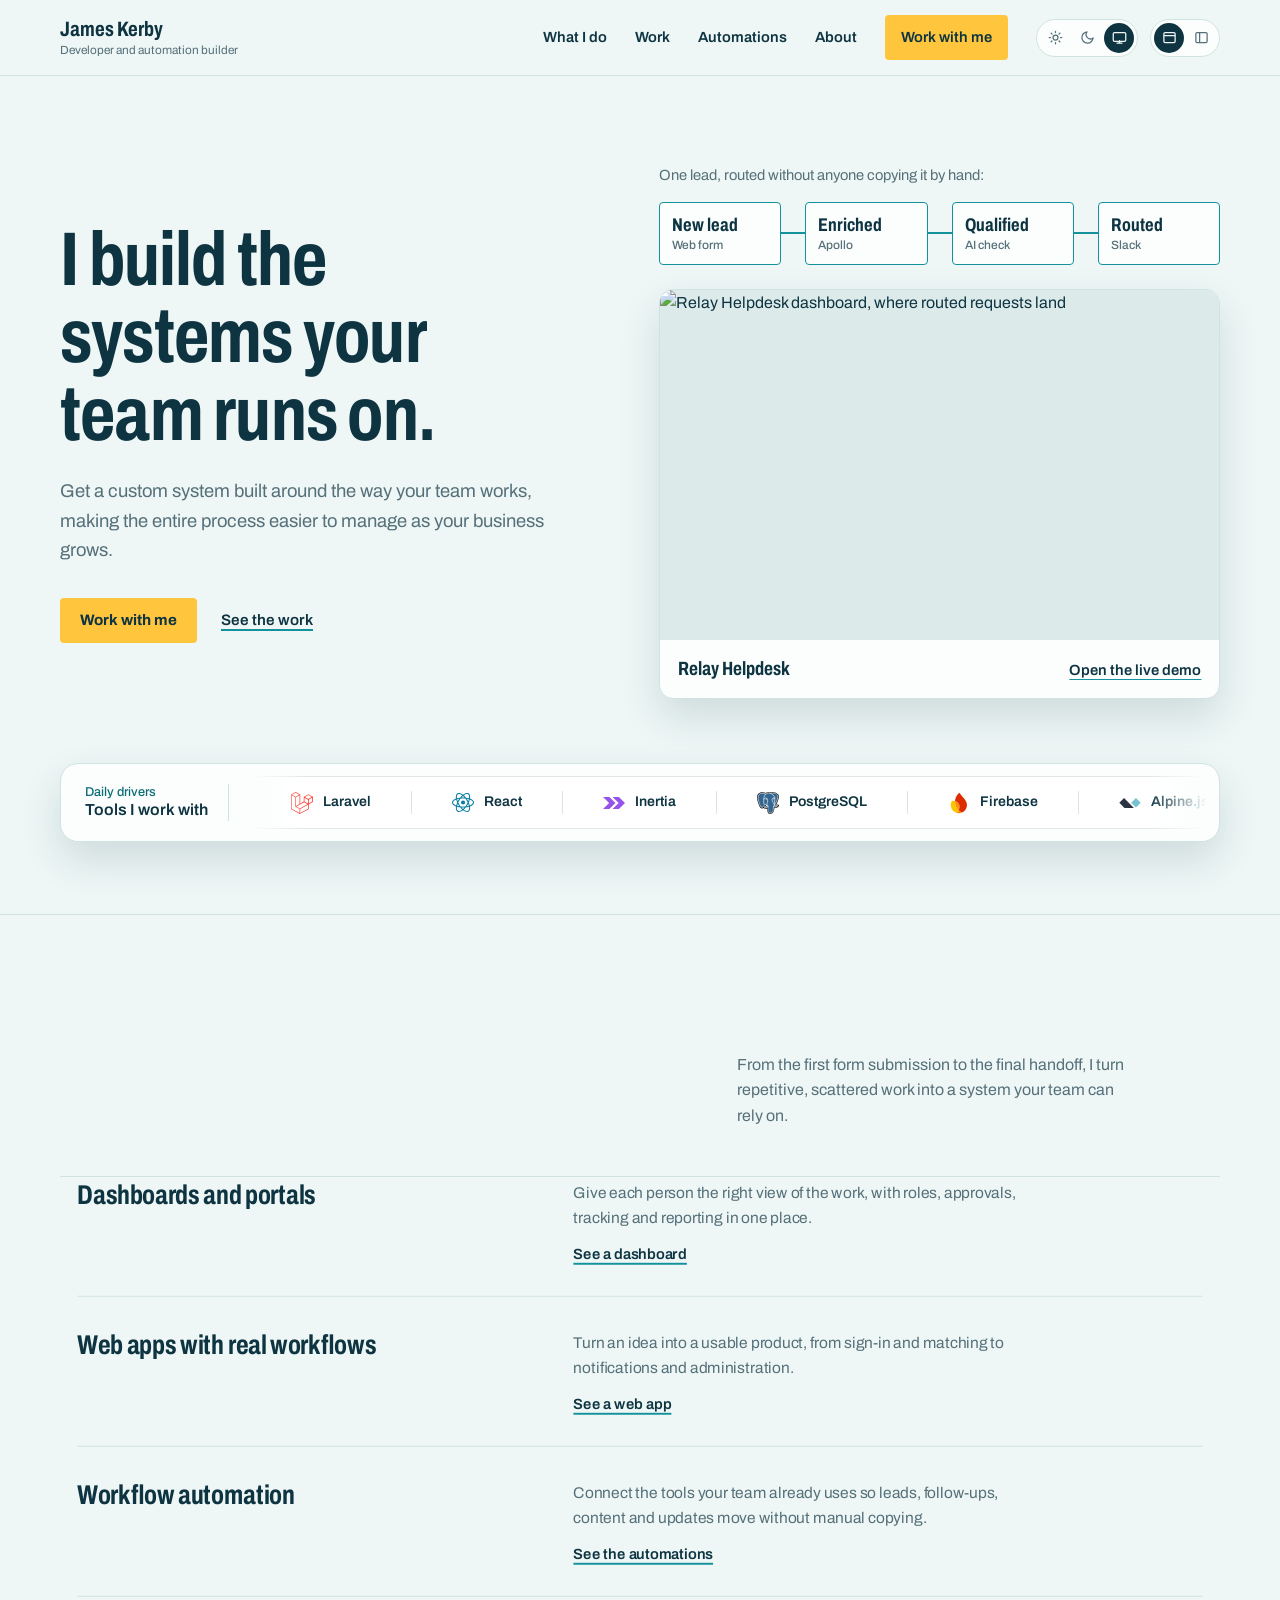
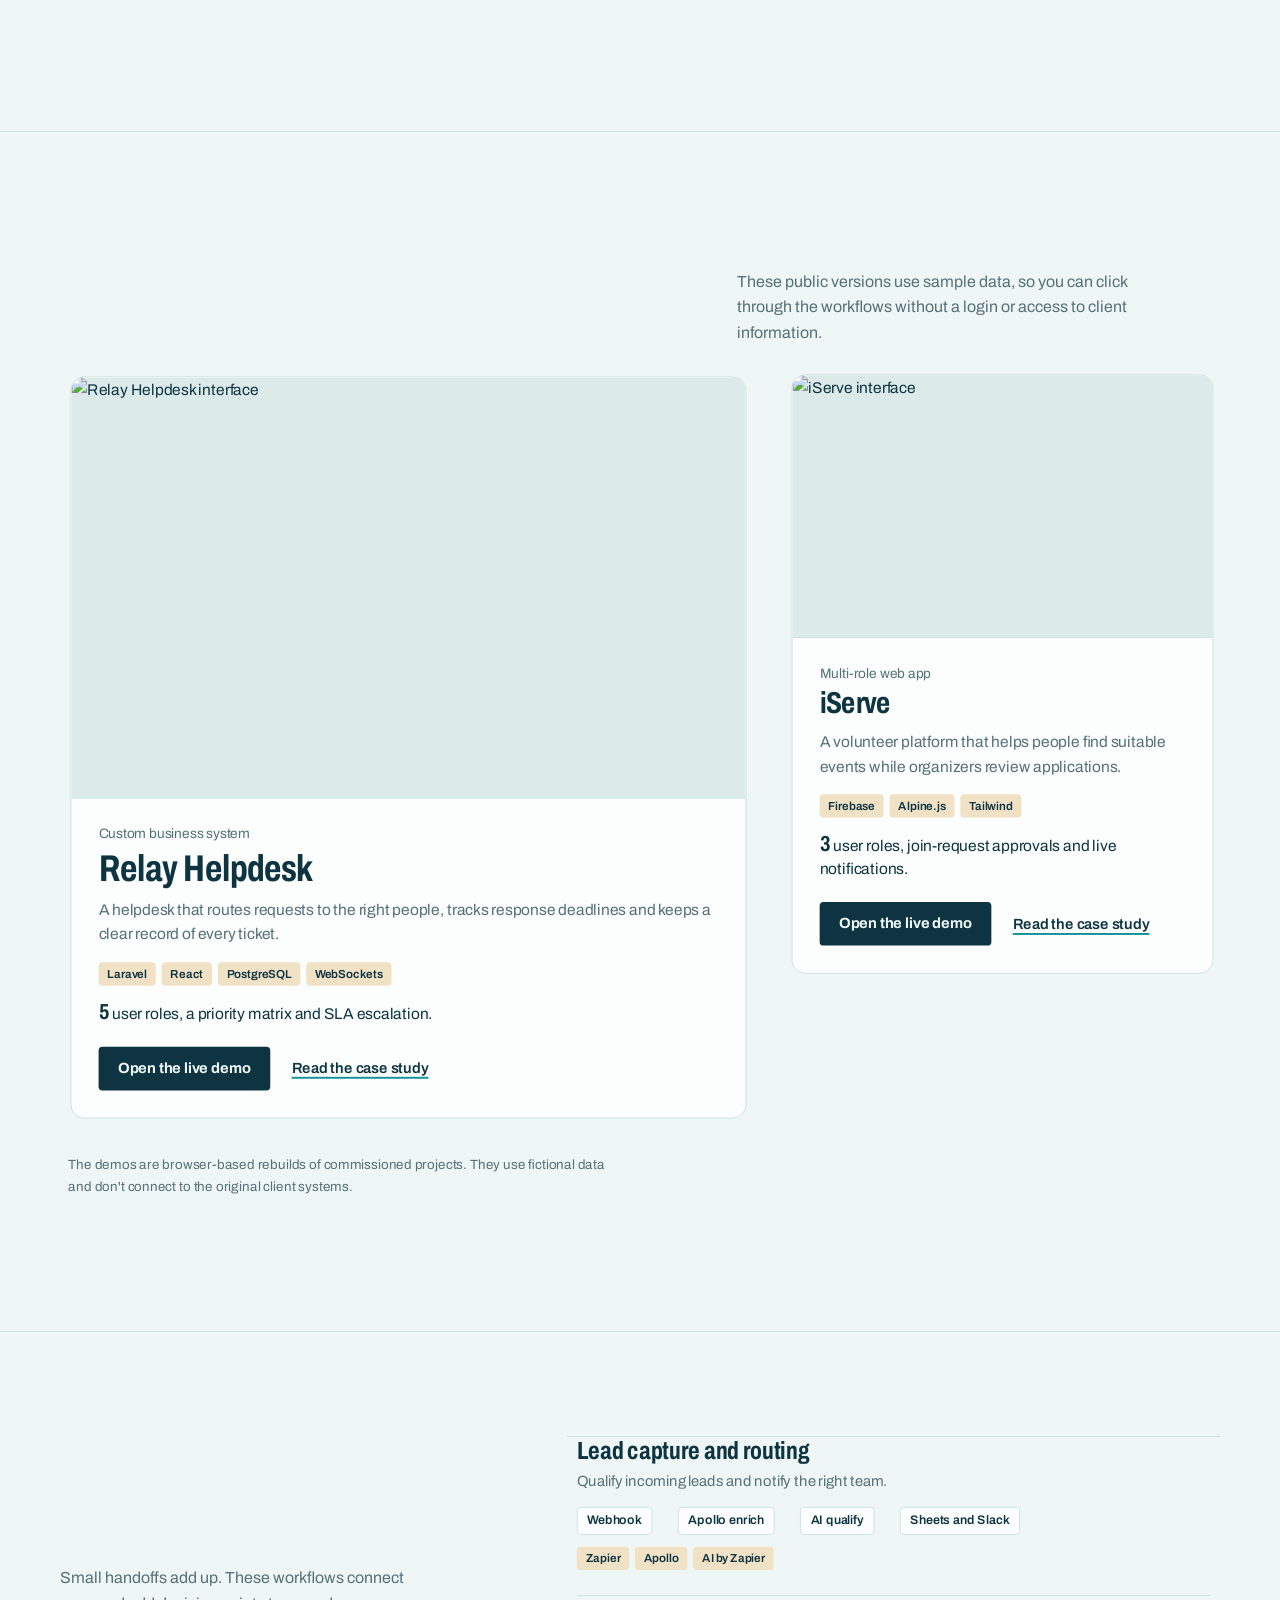
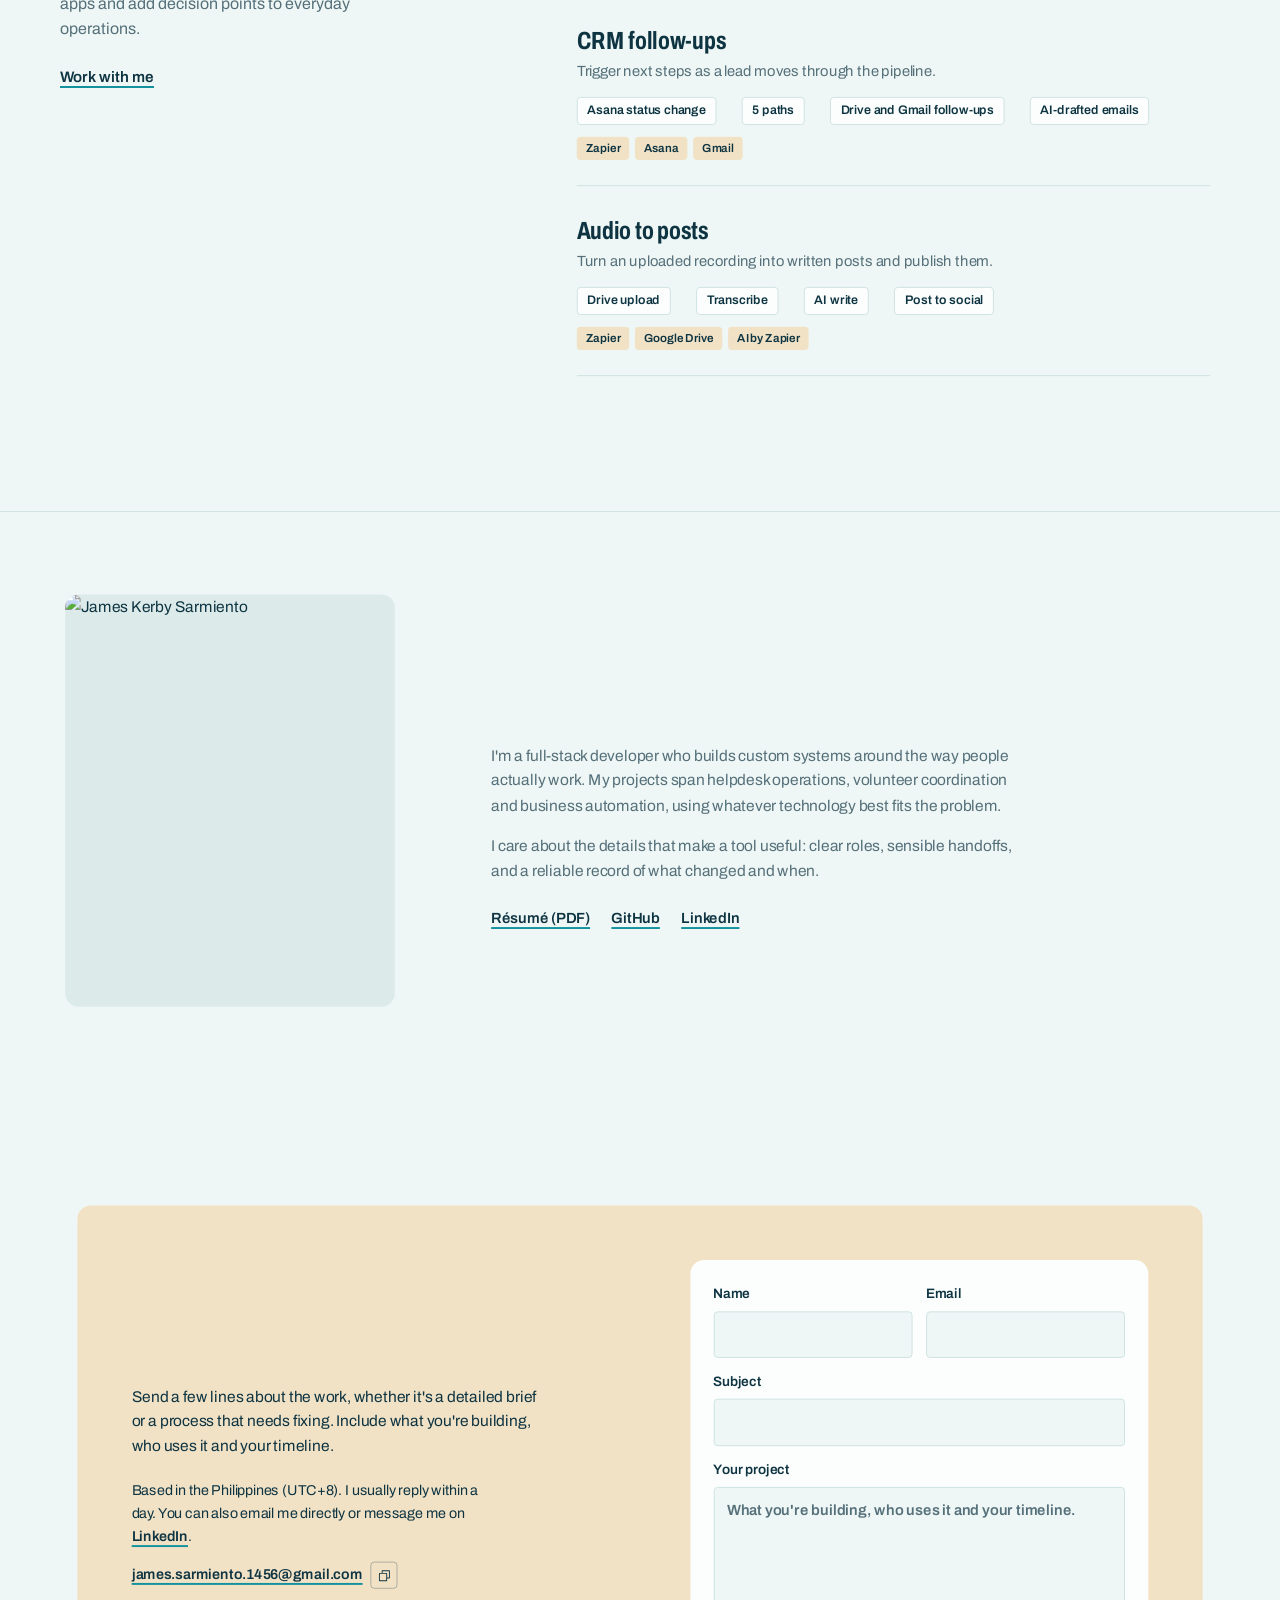
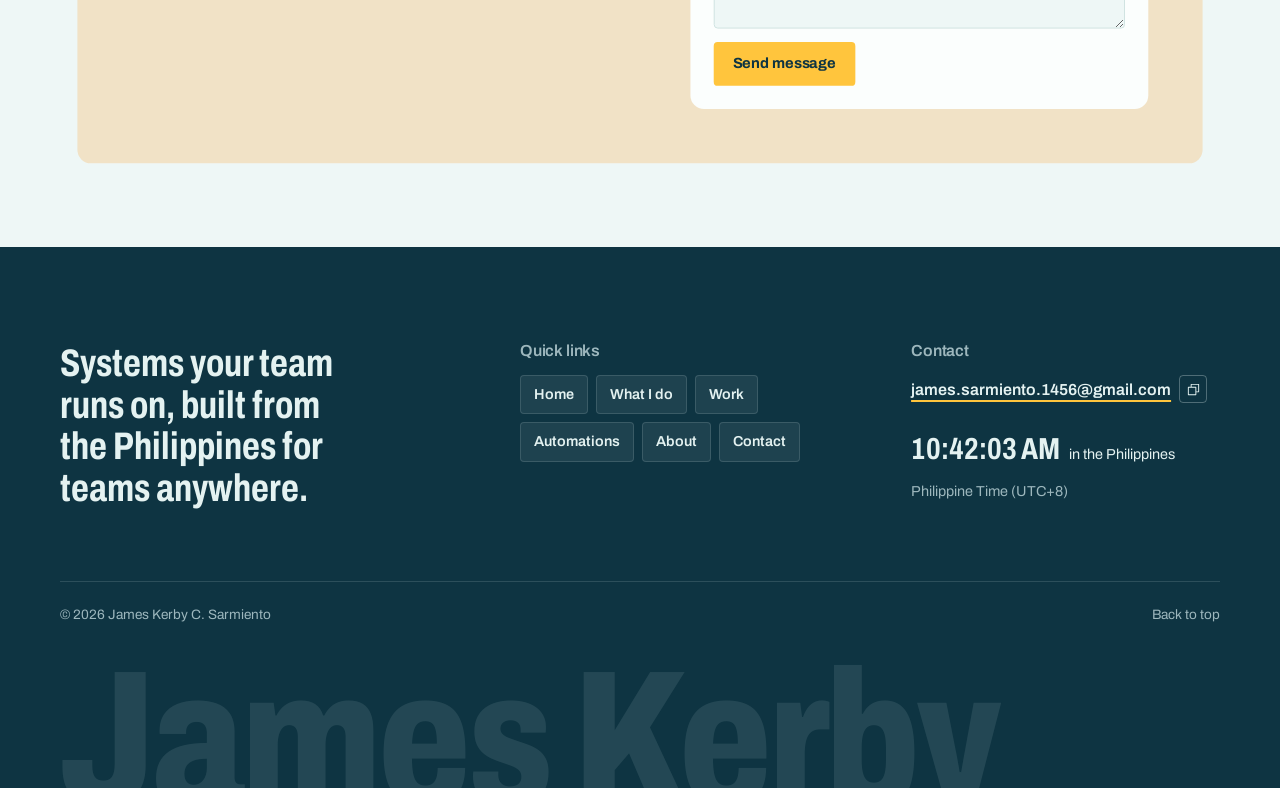
==== commit b5fadfde: "Add a "Tools I work with" logo marquee under the hero Full-color logos for the stack, automation and" ====
--- a/index.html
+++ b/index.html
@@ -11,14 +11,14 @@
   <link rel="preconnect" href="https://fonts.googleapis.com">
   <link rel="preconnect" href="https://fonts.gstatic.com" crossorigin>
   <link href="https://fonts.googleapis.com/css2?family=Archivo:wdth,wght@62..125,400..800&display=swap" rel="stylesheet">
-  <link rel="stylesheet" href="css/home.css?v=20261009">
+  <link rel="stylesheet" href="css/home.css?v=20261009f">
   <meta property="og:type" content="website">
   <meta property="og:title" content="James Kerby Sarmiento | Custom Software &amp; Automation">
   <meta property="og:description" content="Custom business systems and workflow automations, with interactive demos you can explore.">
   <meta property="og:url" content="https://jeymskeruby.github.io/">
   <!-- Calendly disabled for now; re-enable together with the embed in #contact.
   <script src="https://assets.calendly.com/assets/external/widget.js" async></script> -->
-  <script src="js/portfolio.js?v=20261009" defer></script>
+  <script src="js/portfolio.js?v=20261009f" defer></script>
 </head>
 <body class="home">
   <a class="skip-link" href="#main">Skip to content</a>
@@ -90,6 +90,7 @@
           <a class="preview-card" href="relay-helpdesk/index.html"><span class="preview-frame"><img src="assets/img/relay-thumb.png" alt="Relay Helpdesk dashboard, where routed requests land" width="1000" height="625"></span><span class="preview-caption"><b>Relay Helpdesk</b><span>Open the live demo</span></span></a>
         </div>
       </div>
+      <div class="container"><div class="tool-strip"><p class="tool-strip-label"><span>Daily drivers</span>Tools I work with</p><div class="tool-marquee" role="region" aria-label="Tools I work with"><div class="tool-track"><ul><li><img class="tool-logo" src="assets/img/tools/laravel.svg" alt="" width="28" height="28">Laravel</li><li><img class="tool-logo" src="assets/img/tools/react.svg" alt="" width="28" height="28">React</li><li><img class="tool-logo" src="assets/img/tools/inertia.svg" alt="" width="28" height="28">Inertia</li><li><img class="tool-logo" src="assets/img/tools/postgresql.svg" alt="" width="28" height="28">PostgreSQL</li><li><img class="tool-logo" src="assets/img/tools/firebase.svg" alt="" width="28" height="28">Firebase</li><li><img class="tool-logo" src="assets/img/tools/alpinedotjs.svg" alt="" width="28" height="28">Alpine.js</li><li><img class="tool-logo" src="assets/img/tools/tailwindcss.svg" alt="" width="28" height="28">Tailwind CSS</li><li><img class="tool-logo" src="assets/img/tools/github.svg" alt="" width="28" height="28">GitHub</li><li><img class="tool-logo" src="assets/img/tools/claude.svg" alt="" width="28" height="28">Claude</li><li><img class="tool-logo" src="assets/img/tools/openai.svg" alt="" width="28" height="28">ChatGPT</li><li><img class="tool-logo" src="assets/img/tools/huggingface.svg" alt="" width="28" height="28">Hugging Face</li><li><img class="tool-logo" src="assets/img/tools/21st.svg" alt="" width="28" height="28">21st.dev</li><li><img class="tool-logo" src="assets/img/tools/zapier.svg" alt="" width="28" height="28">Zapier</li><li><img class="tool-logo" src="assets/img/tools/asana.svg" alt="" width="28" height="28">Asana</li><li><img class="tool-logo" src="assets/img/tools/gmail.svg" alt="" width="28" height="28">Gmail</li><li><img class="tool-logo" src="assets/img/tools/googledrive.svg" alt="" width="28" height="28">Google Drive</li><li><img class="tool-logo" src="assets/img/tools/googlesheets.svg" alt="" width="28" height="28">Google Sheets</li><li><img class="tool-logo" src="assets/img/tools/slack.svg" alt="" width="28" height="28">Slack</li></ul><ul aria-hidden="true"><li><img class="tool-logo" src="assets/img/tools/laravel.svg" alt="" width="28" height="28">Laravel</li><li><img class="tool-logo" src="assets/img/tools/react.svg" alt="" width="28" height="28">React</li><li><img class="tool-logo" src="assets/img/tools/inertia.svg" alt="" width="28" height="28">Inertia</li><li><img class="tool-logo" src="assets/img/tools/postgresql.svg" alt="" width="28" height="28">PostgreSQL</li><li><img class="tool-logo" src="assets/img/tools/firebase.svg" alt="" width="28" height="28">Firebase</li><li><img class="tool-logo" src="assets/img/tools/alpinedotjs.svg" alt="" width="28" height="28">Alpine.js</li><li><img class="tool-logo" src="assets/img/tools/tailwindcss.svg" alt="" width="28" height="28">Tailwind CSS</li><li><img class="tool-logo" src="assets/img/tools/github.svg" alt="" width="28" height="28">GitHub</li><li><img class="tool-logo" src="assets/img/tools/claude.svg" alt="" width="28" height="28">Claude</li><li><img class="tool-logo" src="assets/img/tools/openai.svg" alt="" width="28" height="28">ChatGPT</li><li><img class="tool-logo" src="assets/img/tools/huggingface.svg" alt="" width="28" height="28">Hugging Face</li><li><img class="tool-logo" src="assets/img/tools/21st.svg" alt="" width="28" height="28">21st.dev</li><li><img class="tool-logo" src="assets/img/tools/zapier.svg" alt="" width="28" height="28">Zapier</li><li><img class="tool-logo" src="assets/img/tools/asana.svg" alt="" width="28" height="28">Asana</li><li><img class="tool-logo" src="assets/img/tools/gmail.svg" alt="" width="28" height="28">Gmail</li><li><img class="tool-logo" src="assets/img/tools/googledrive.svg" alt="" width="28" height="28">Google Drive</li><li><img class="tool-logo" src="assets/img/tools/googlesheets.svg" alt="" width="28" height="28">Google Sheets</li><li><img class="tool-logo" src="assets/img/tools/slack.svg" alt="" width="28" height="28">Slack</li></ul></div></div></div></div>
     </section>
     <section class="overview-section" data-view="home" aria-labelledby="overview-title">
       <div class="container">
@@ -130,7 +131,7 @@
         <a href="projects/auto-audioblog.html"><strong>Audio to posts</strong><small>Turn an uploaded recording into written posts and publish them.</small><ol class="flow" aria-label="Workflow steps"><li>Drive upload</li><li>Transcribe</li><li>AI write</li><li>Post to social</li></ol><ul class="tag-row" aria-label="Tools"><li class="tag">Zapier</li><li class="tag">Google Drive</li><li class="tag">AI by Zapier</li></ul></a>
       </div></div>
     </section>
-    <section class="section about-section" id="about" data-view="about" aria-labelledby="about-title"><div class="container about-grid"><div class="about-photo"><img src="assets/img/headshot.png" alt="James Kerby Sarmiento" loading="lazy"></div><div class="about-copy"><h2 id="about-title">Hi, I'm James.</h2><p>I'm a full-stack developer who builds custom systems around the way people actually work. My projects span helpdesk operations, volunteer coordination and business automation, using whatever technology best fits the problem.</p><p>I care about the details that make a tool useful: clear roles, sensible handoffs, and a reliable record of what changed and when.</p><p class="about-tools">Tools I use most: Laravel, React, PostgreSQL, Firebase, Alpine.js, Tailwind, Zapier, Asana and Google Workspace.</p><div class="about-links"><a class="text-link" href="assets/resume/James_Sarmiento_Resume.pdf" target="_blank" rel="noopener">Résumé (PDF)</a><a class="text-link" href="https://github.com/Jeymskeruby" target="_blank" rel="noopener noreferrer">GitHub</a><a class="text-link" href="https://www.linkedin.com/in/james-kerby-sarmiento-809b33315" target="_blank" rel="noopener noreferrer">LinkedIn</a></div></div></div></section>
+    <section class="section about-section" id="about" data-view="about" aria-labelledby="about-title"><div class="container about-grid"><div class="about-photo"><img src="assets/img/headshot.png" alt="James Kerby Sarmiento" loading="lazy"></div><div class="about-copy"><h2 id="about-title">Hi, I'm James.</h2><p>I'm a full-stack developer who builds custom systems around the way people actually work. My projects span helpdesk operations, volunteer coordination and business automation, using whatever technology best fits the problem.</p><p>I care about the details that make a tool useful: clear roles, sensible handoffs, and a reliable record of what changed and when.</p><div class="about-links"><a class="text-link" href="assets/resume/James_Sarmiento_Resume.pdf" target="_blank" rel="noopener">Résumé (PDF)</a><a class="text-link" href="https://github.com/Jeymskeruby" target="_blank" rel="noopener noreferrer">GitHub</a><a class="text-link" href="https://www.linkedin.com/in/james-kerby-sarmiento-809b33315" target="_blank" rel="noopener noreferrer">LinkedIn</a></div></div></div></section>
     <section class="contact-section" id="contact" data-view="contact" aria-labelledby="contact-title"><div class="container"><div class="contact-panel"><div class="contact-copy"><h2 id="contact-title">Tell me what you're trying to solve.</h2><p>Send a few lines about the work, whether it's a detailed brief or a process that needs fixing. Include what you're building, who uses it and your timeline.</p><p class="contact-alt">Based in the Philippines (UTC+8). I usually reply within a day. You can also email me directly or message me on <a href="https://www.linkedin.com/in/james-kerby-sarmiento-809b33315" target="_blank" rel="noopener noreferrer">LinkedIn</a>.</p><p class="email-row contact-email-row"><a href="mailto:james.sarmiento.1456@gmail.com">james.sarmiento.1456@gmail.com</a><button class="copy-email" type="button" data-copy="james.sarmiento.1456@gmail.com" aria-label="Copy email address" title="Copy email address"><svg class="i-copy" viewBox="0 0 256 256" fill="currentColor" aria-hidden="true"><path d="M216,32H88a8,8,0,0,0-8,8V80H40a8,8,0,0,0-8,8V216a8,8,0,0,0,8,8H168a8,8,0,0,0,8-8V176h40a8,8,0,0,0,8-8V40A8,8,0,0,0,216,32ZM160,208H48V96H160Zm48-48H176V88a8,8,0,0,0-8-8H96V48H208Z"/></svg><svg class="i-check" viewBox="0 0 256 256" fill="currentColor" aria-hidden="true"><path d="M229.66,77.66l-128,128a8,8,0,0,1-11.32,0l-56-56a8,8,0,0,1,11.32-11.32L96,188.69,218.34,66.34a8,8,0,0,1,11.32,11.32Z"/></svg></button></p></div>
       <form class="contact-form" id="contact-form" action="https://formsubmit.co/james.sarmiento.1456@gmail.com" method="POST">
         <input type="hidden" name="_template" value="table"><input type="hidden" name="_captcha" value="false">
--- a/css/home.css
+++ b/css/home.css
@@ -38,7 +38,7 @@
 .tag-row{display:flex;flex-wrap:wrap;gap:6px;list-style:none;padding:0;margin:0 0 16px}.tag{font-size:.75rem;font-weight:600;line-height:1.5;padding:3px 9px;border-radius:var(--r-sm);background:var(--sand);color:var(--text)}
 .project-grid{display:grid;grid-template-columns:minmax(0,1.6fr) minmax(0,1fr);gap:28px;align-items:start}.project-card{background:var(--surface);border:1px solid var(--line);border-radius:var(--r-lg);overflow:hidden}.project-image{display:block;aspect-ratio:1.6;background:var(--media-bg);overflow:hidden;border-bottom:1px solid var(--line)}.project-image img{width:100%;height:100%;object-fit:cover;transition:transform .3s}.project-image:hover img{transform:scale(1.02)}.project-content{padding:26px 28px 28px}.project-type{font-size:.88rem;color:var(--muted);margin-bottom:4px}.project-card h3{margin-bottom:10px}.project-lead h3{font-size:2.4rem}.project-card p{color:var(--muted)}.project-card .project-proof{color:var(--text);line-height:1.5;margin-bottom:22px}.project-proof strong{font-stretch:75%;font-weight:700;font-size:1.4rem;line-height:1;font-variant-numeric:tabular-nums}.project-actions{display:flex;align-items:center;flex-wrap:wrap;gap:22px}.work-disclosure{color:var(--muted);font-size:.86rem;max-width:70ch;margin:24px 0 0}
 .automation-layout{display:grid;grid-template-columns:minmax(0,.8fr) minmax(0,1.2fr);gap:72px}.automation-intro>p{color:var(--muted);max-width:40ch;margin:20px 0 22px}.automation-list{border-top:1px solid var(--line)}.automation-list a{display:block;padding:26px 0;border-bottom:1px solid var(--line)}.automation-list strong{display:block;font-stretch:75%;font-weight:700;font-size:1.6rem;line-height:1.15}.automation-list a:hover strong{text-decoration:underline;text-decoration-color:var(--lagoon);text-underline-offset:5px}.automation-list small{display:block;color:var(--muted);font-size:.95rem;margin-top:4px}.automation-list .tag-row{margin:0}
-.about-grid{display:grid;grid-template-columns:340px minmax(0,1fr);gap:80px;align-items:center}.about-photo{border-radius:var(--r-lg);aspect-ratio:4/5;overflow:hidden;background:var(--media-bg)}.about-photo img{width:100%;height:100%;object-fit:cover}.about-copy h2{margin-bottom:22px}.about-copy>p{max-width:60ch;color:var(--muted)}.about-copy>.about-tools{color:var(--text)}.about-links{display:flex;flex-wrap:wrap;gap:22px;margin-top:24px}
+.about-grid{display:grid;grid-template-columns:340px minmax(0,1fr);gap:80px;align-items:center}.about-photo{border-radius:var(--r-lg);aspect-ratio:4/5;overflow:hidden;background:var(--media-bg)}.about-photo img{width:100%;height:100%;object-fit:cover}.about-copy h2{margin-bottom:22px}.about-copy>p{max-width:60ch;color:var(--muted)}.about-copy>.about-links{display:flex;flex-wrap:wrap;gap:22px;margin-top:24px}
 .contact-section{padding:24px 0 104px;scroll-margin-top:76px}.contact-panel{background:var(--sand);border-radius:var(--r-lg);padding:56px;display:grid;grid-template-columns:minmax(0,1.1fr) minmax(0,1fr);gap:56px;align-items:start}.contact-copy h2{margin-bottom:18px}.contact-copy p{max-width:48ch;margin:0}.contact-copy .contact-alt{margin-top:22px;font-size:.92rem}.contact-alt a{font-weight:600;text-decoration:underline;text-decoration-color:var(--lagoon);text-decoration-thickness:2px;text-underline-offset:4px;overflow-wrap:anywhere}
 .contact-form{display:grid;gap:14px;background:var(--surface);border-radius:var(--r-lg);padding:24px}.contact-form label{display:grid;gap:6px;font-size:.88rem;font-weight:600}.field-row{display:grid;grid-template-columns:1fr 1fr;gap:14px}.contact-form input,.contact-form textarea{width:100%;font:inherit;font-size:.95rem;color:var(--text);background:var(--bg);border:1px solid var(--line);border-radius:var(--r-sm);padding:11px 13px}.contact-form textarea{resize:vertical;min-height:120px}.contact-form ::placeholder{color:var(--muted)}.contact-form input:focus-visible,.contact-form textarea:focus-visible{outline:3px solid var(--lagoon);outline-offset:1px;border-color:transparent}.contact-form button{justify-self:start;border:0;cursor:pointer;font-family:inherit}.contact-form button:disabled{opacity:.6;cursor:wait}.contact-form .hp{position:absolute;left:-9999px}.form-status{margin:0;font-size:.9rem;font-weight:600}.form-status:empty{display:none}.form-status[data-state="error"]{color:#B4232F}:root[data-theme="dark"] .form-status[data-state="error"]{color:#FF8A8A}
 .site-footer{--footer-ink:#E4F2F1;--footer-muted:#9DB7BD;background:var(--footer-bg,#0E3442);color:var(--footer-ink);padding:96px 0 0;overflow:hidden}.footer-grid{display:grid;grid-template-columns:minmax(0,1.2fr) minmax(0,1fr) minmax(0,.9fr);gap:48px}.footer-line{font-stretch:75%;font-weight:700;font-size:clamp(1.8rem,3vw,2.5rem);line-height:1.08;max-width:16ch;margin:0}.footer-col h2{font-size:1rem;font-stretch:100%;font-weight:600;color:var(--footer-muted);margin-bottom:16px}.footer-links{display:flex;flex-wrap:wrap;gap:8px;list-style:none;margin:0;padding:0}.footer-links a{display:block;padding:7px 13px;border-radius:var(--r-sm);font-size:.9rem;font-weight:600;background:rgba(228,242,241,.08);border:1px solid rgba(228,242,241,.14);transition:background .16s,color .16s}.footer-links a:hover{background:var(--sun);color:var(--on-sun);border-color:var(--sun)}.footer-email{font-weight:600;overflow-wrap:anywhere;text-decoration:underline;text-decoration-color:var(--sun);text-decoration-thickness:2px;text-underline-offset:5px}.footer-col p{margin:6px 0 0;color:var(--footer-muted);font-size:.9rem}.footer-col .footer-clock{margin-top:22px;color:var(--footer-ink)}.ph-clock{font-stretch:75%;font-weight:700;font-size:1.9rem;font-variant-numeric:tabular-nums;margin-right:6px}.footer-bottom{display:flex;justify-content:space-between;gap:20px;margin-top:72px;padding-top:22px;border-top:1px solid rgba(228,242,241,.14);font-size:.85rem;color:var(--footer-muted)}.site-footer a:hover{color:var(--sun)}.site-footer .footer-links a:hover{color:var(--on-sun)}.site-footer a:focus-visible{outline-color:var(--sun)}.footer-sign{margin:28px 0 -.2em;font-stretch:75%;font-weight:800;font-size:clamp(4.4rem,15vw,13rem);line-height:.9;letter-spacing:-.02em;white-space:nowrap;color:rgba(228,242,241,.1)}
@@ -69,6 +69,12 @@
 @media(max-width:760px){.hero-grid{grid-template-columns:1fr;gap:44px;padding:64px 0 72px}.section{padding:72px 0}.section-heading{grid-template-columns:1fr;gap:16px;margin-bottom:32px}.services>div{grid-template-columns:1fr;gap:8px}.project-grid{grid-template-columns:1fr}.automation-layout{grid-template-columns:1fr;gap:32px}.about-grid{grid-template-columns:1fr;gap:32px}.about-photo{max-width:300px}.contact-section{padding-bottom:72px}.contact-panel{padding:32px}.calendly-block{margin-top:55px}.calendly-inline-widget{height:900px}.bento{grid-template-columns:1fr}.bento-work{grid-column:auto}}
 @media(max-width:480px){.container{width:min(calc(100% - 32px),var(--max))}.brand-name small{display:none}.flow-hero{grid-template-columns:repeat(2,minmax(0,1fr));gap:16px 24px}.flow-hero li:nth-child(3):before{display:none}.hero-actions{align-items:flex-start;flex-direction:column;gap:20px}.project-content{padding:22px}.project-lead h3{font-size:2rem}.project-actions{align-items:flex-start;flex-direction:column;gap:18px}.contact-panel{padding:26px 22px}.contact-form{padding:18px}.field-row,.footer-grid{grid-template-columns:1fr}.footer-bottom{flex-direction:column;gap:8px}}
 
+/* ---- tool logo marquee (under the hero) ---- */
+.tool-strip{display:grid;grid-template-columns:auto minmax(0,1fr);align-items:center;gap:20px;padding:12px 12px 12px 24px;margin:-36px 0 72px;background:var(--surface);border:1px solid var(--line);border-radius:18px;box-shadow:var(--shadow)}.tool-strip-label{margin:0;padding-right:20px;border-right:1px solid var(--line);font-weight:600;line-height:1.3;white-space:nowrap}.tool-strip-label span{display:block;font-size:.8rem;font-weight:500;color:var(--lagoon-ink)}
+.tool-marquee{background:#FFFFFF;color:#0E3442;border:1px solid rgba(14,52,66,.12);border-radius:12px;overflow:hidden;-webkit-mask-image:linear-gradient(90deg,transparent,#000 6%,#000 94%,transparent);mask-image:linear-gradient(90deg,transparent,#000 6%,#000 94%,transparent)}.tool-track{display:flex;width:max-content;padding:14px 0;animation:tool-scroll 70s linear infinite}.tool-marquee:hover .tool-track{animation-play-state:paused}.tool-track ul{display:flex;align-items:center;margin:0;padding:0;list-style:none}.tool-track li{display:flex;align-items:center;gap:10px;padding:0 40px;border-left:1px solid rgba(14,52,66,.14);font-size:.88rem;font-weight:600;white-space:nowrap}.tool-logo{flex:none;display:block;width:22px;height:22px;object-fit:contain}@keyframes tool-scroll{to{transform:translateX(-50%)}}
+:root[data-layout="dashboard"] .tool-strip{margin:20px 0 8px;box-shadow:none}
+@media(max-width:760px){.tool-strip{grid-template-columns:1fr;gap:12px;padding:14px;margin:-24px 0 56px}.tool-strip-label{padding:0 0 12px;border-right:0;border-bottom:1px solid var(--line)}.tool-track li{padding:0 28px}.tool-logo{width:20px;height:20px}}
+@media(prefers-reduced-motion:reduce){.tool-marquee{-webkit-mask-image:none;mask-image:none}.tool-track{animation:none;width:auto}.tool-track ul{flex-wrap:wrap;justify-content:center;gap:16px 32px;padding:0 16px}.tool-track li{padding:0;border-left:0}.tool-track ul[aria-hidden]{display:none}}
 /* ---- scroll effects: every hidden/animated state is gated behind html[data-fx="on"] (set by js/portfolio.js) ---- */
 .scroll-progress{position:absolute;left:0;right:0;bottom:-1px;height:3px;background:var(--sun);transform:scaleX(0);transform-origin:left;pointer-events:none}
 :root[data-fx="on"] .section{overflow-x:clip}
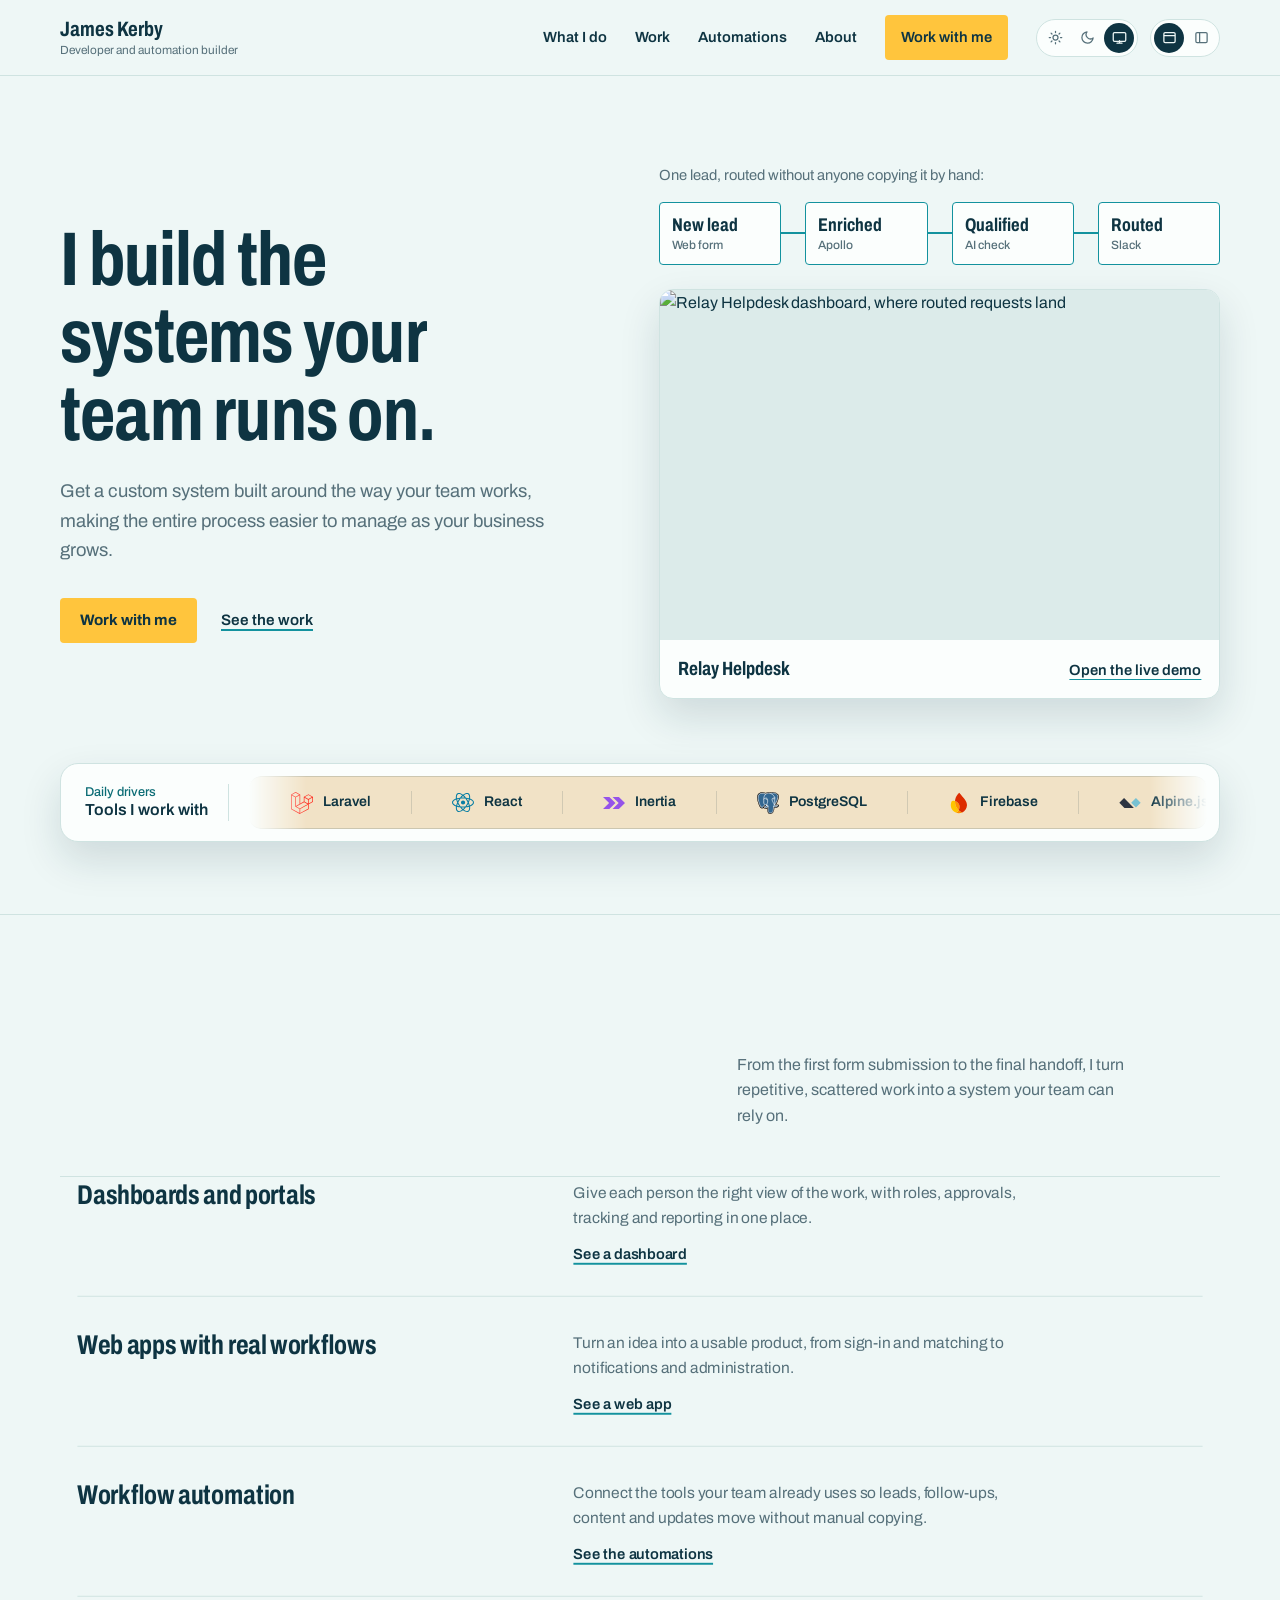
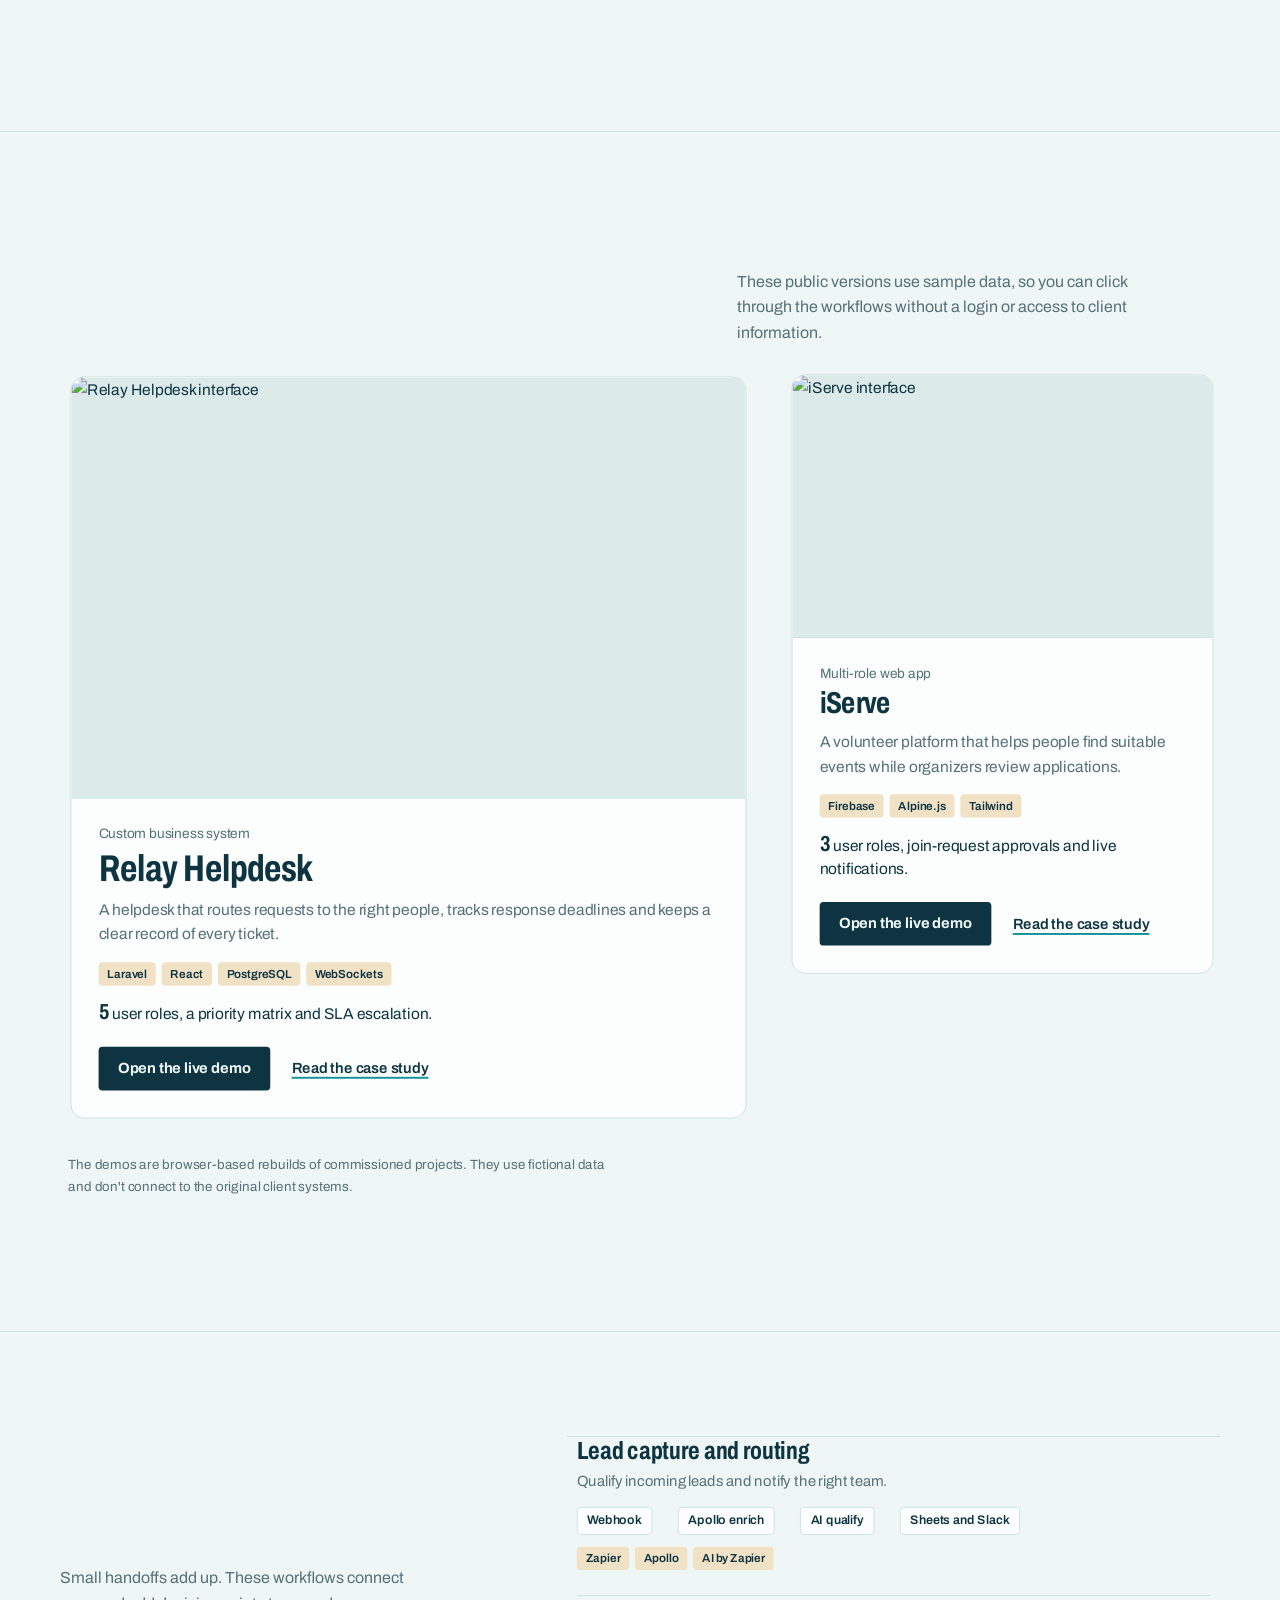
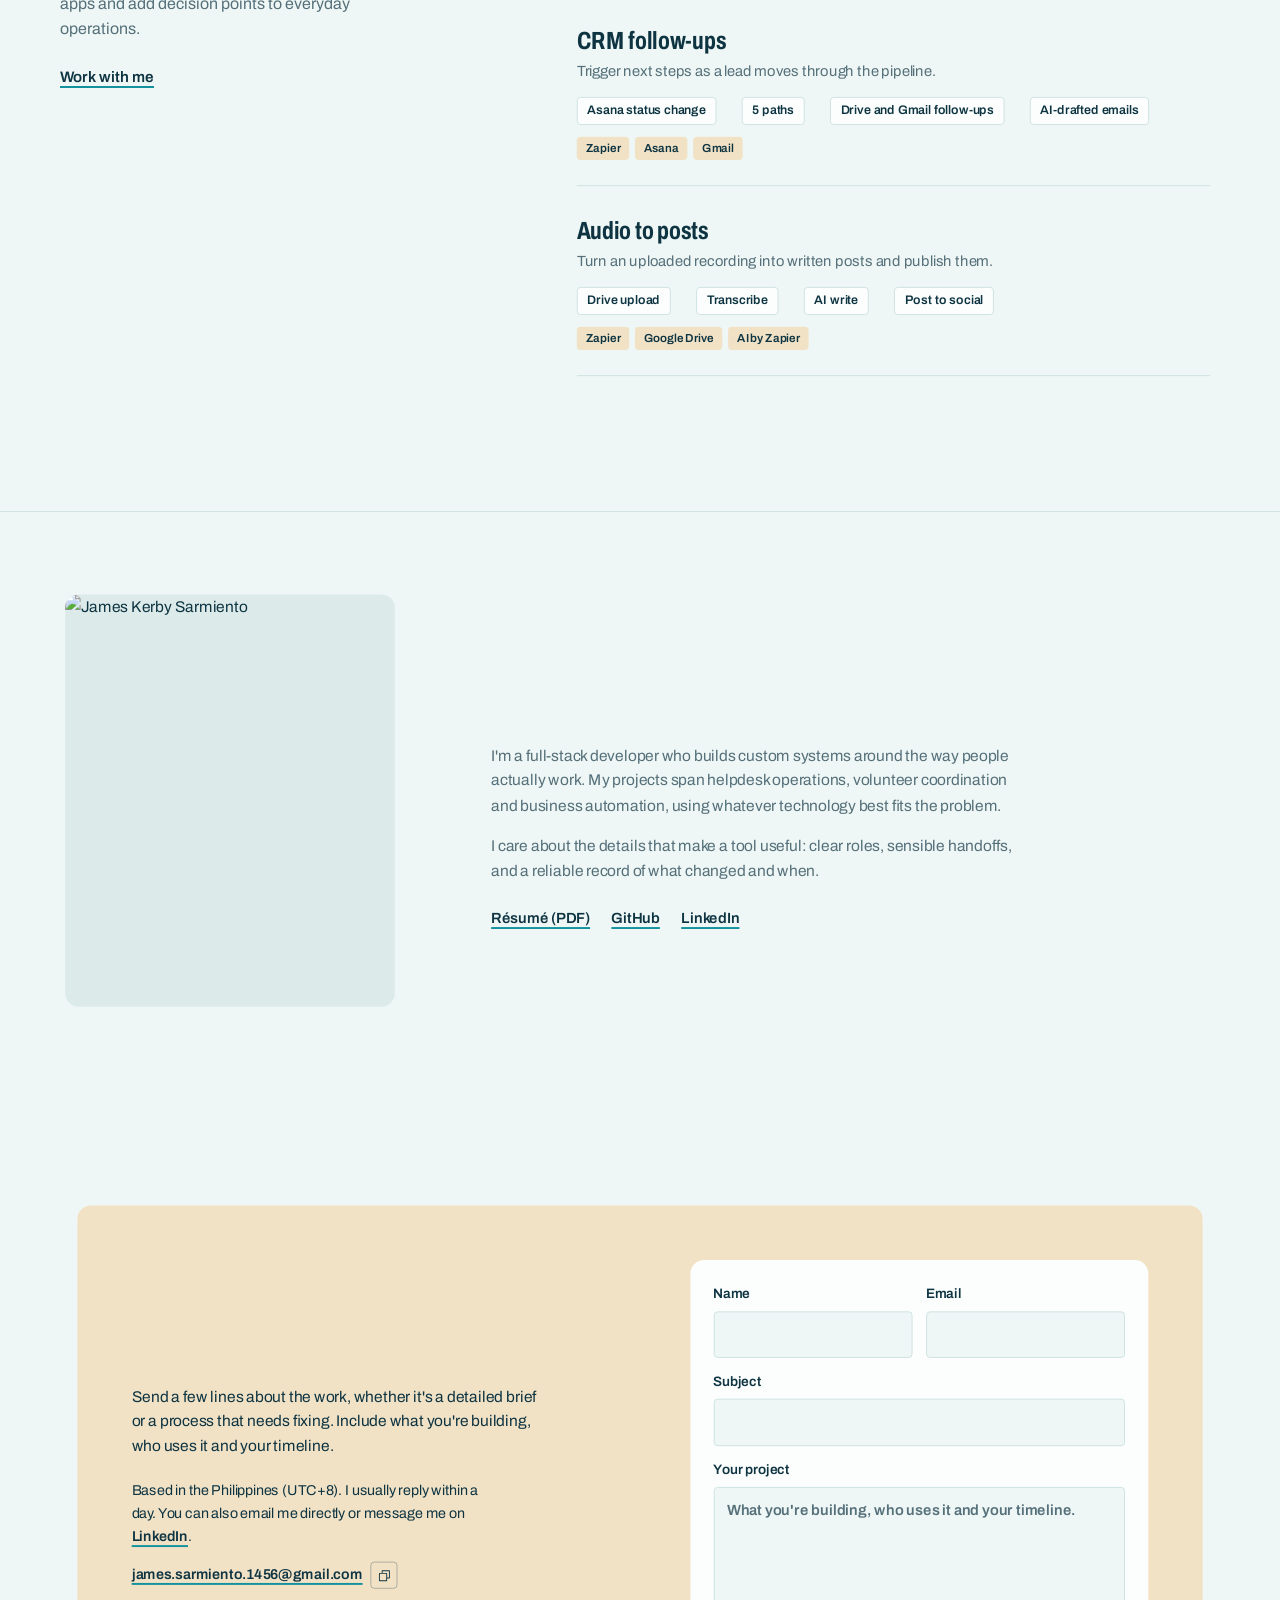
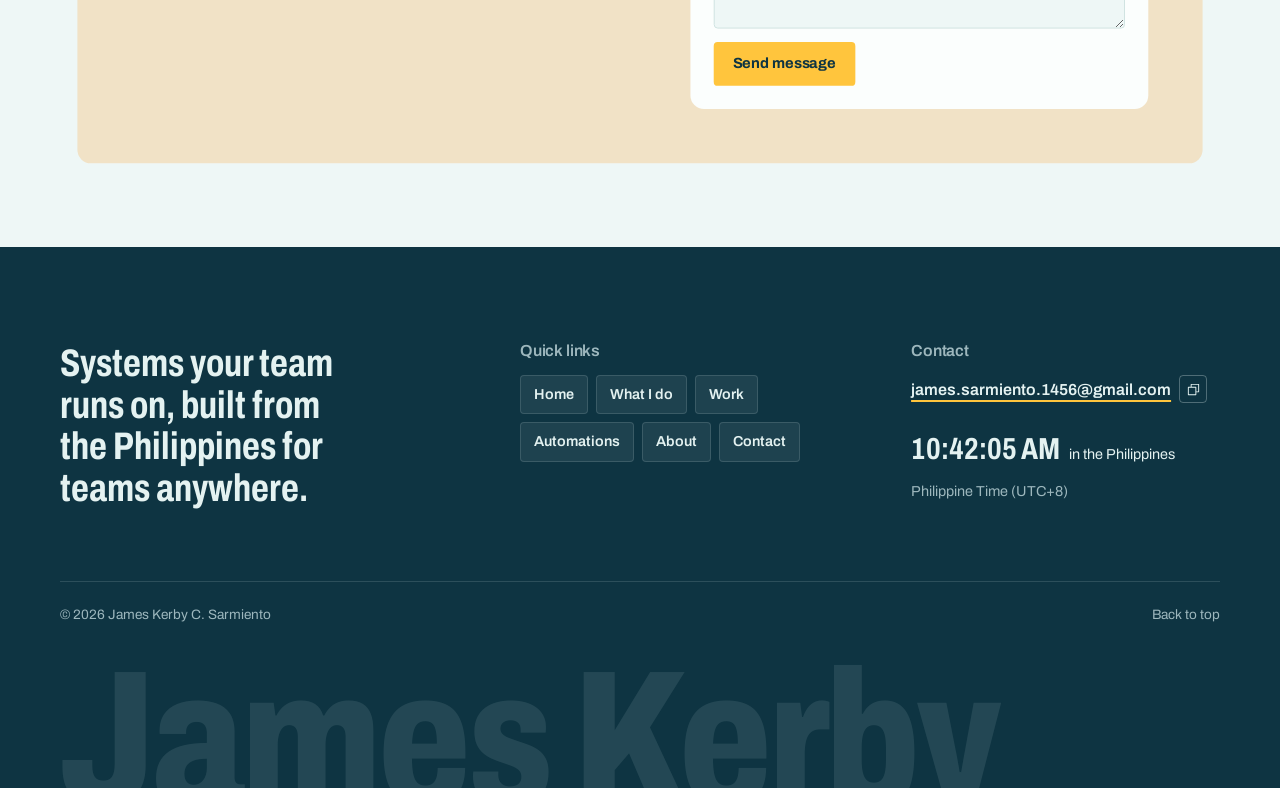
==== commit 63684413: "Give the tools strip a sand tint in light mode Matches the contact card so the strip stands apart fr" ====
--- a/index.html
+++ b/index.html
@@ -11,14 +11,14 @@
   <link rel="preconnect" href="https://fonts.googleapis.com">
   <link rel="preconnect" href="https://fonts.gstatic.com" crossorigin>
   <link href="https://fonts.googleapis.com/css2?family=Archivo:wdth,wght@62..125,400..800&display=swap" rel="stylesheet">
-  <link rel="stylesheet" href="css/home.css?v=20261009f">
+  <link rel="stylesheet" href="css/home.css?v=20261009i">
   <meta property="og:type" content="website">
   <meta property="og:title" content="James Kerby Sarmiento | Custom Software &amp; Automation">
   <meta property="og:description" content="Custom business systems and workflow automations, with interactive demos you can explore.">
   <meta property="og:url" content="https://jeymskeruby.github.io/">
   <!-- Calendly disabled for now; re-enable together with the embed in #contact.
   <script src="https://assets.calendly.com/assets/external/widget.js" async></script> -->
-  <script src="js/portfolio.js?v=20261009f" defer></script>
+  <script src="js/portfolio.js?v=20261009i" defer></script>
 </head>
 <body class="home">
   <a class="skip-link" href="#main">Skip to content</a>
--- a/css/home.css
+++ b/css/home.css
@@ -1,10 +1,10 @@
 /* ---- tokens: "sunny beach day" — seafoam page, deep-sea ink, lagoon = routed/done, sun = action + in progress, sand = soft panels ---- */
 :root{--max:1160px;--r-sm:4px;--r-lg:14px;
---bg:#EEF7F6;--surface:#FBFEFD;--sand:#F1E2C6;--text:#0E3442;--muted:#56707A;--line:#CFE3E1;--lagoon:#13929E;--lagoon-ink:#0B6C75;--sun:#FFC53D;--sun-hover:#FFD467;--sun-soft:#FFF0C4;--on-sun:#0E3442;--muted-on-sand:#4A6169;--media-bg:#DCEBEA;
+--bg:#EEF7F6;--marquee-bg:#F1E2C6;--surface:#FBFEFD;--sand:#F1E2C6;--text:#0E3442;--muted:#56707A;--line:#CFE3E1;--lagoon:#13929E;--lagoon-ink:#0B6C75;--sun:#FFC53D;--sun-hover:#FFD467;--sun-soft:#FFF0C4;--on-sun:#0E3442;--muted-on-sand:#4A6169;--media-bg:#DCEBEA;
 --header-bg:rgba(238,247,246,.92);--shadow:0 18px 40px rgba(14,52,66,.14);
 --accent-ink:var(--lagoon-ink);--icon-bg:var(--sun-soft);--orange:var(--sun);--surface-2:var(--bg);--line-2:var(--line);--radius:var(--r-lg)}
-:root[data-theme="dark"]{--bg:#0B2530;--surface:#10303C;--sand:#173A47;--text:#E4F2F1;--muted:#9DB7BD;--muted-on-sand:#9DB7BD;--line:#1E4352;--lagoon:#3CC3CC;--lagoon-ink:#6BD6DC;--sun-soft:rgba(255,197,61,.16);--media-bg:#143643;--header-bg:rgba(11,37,48,.9);--shadow:0 18px 40px rgba(0,0,0,.35);--footer-bg:#061A22}
-@media(prefers-color-scheme:dark){:root[data-theme="system"]{--bg:#0B2530;--surface:#10303C;--sand:#173A47;--text:#E4F2F1;--muted:#9DB7BD;--muted-on-sand:#9DB7BD;--line:#1E4352;--lagoon:#3CC3CC;--lagoon-ink:#6BD6DC;--sun-soft:rgba(255,197,61,.16);--media-bg:#143643;--header-bg:rgba(11,37,48,.9);--shadow:0 18px 40px rgba(0,0,0,.35);--footer-bg:#061A22}}
+:root[data-theme="dark"]{--bg:#0B2530;--surface:#10303C;--sand:#173A47;--text:#E4F2F1;--muted:#9DB7BD;--muted-on-sand:#9DB7BD;--line:#1E4352;--lagoon:#3CC3CC;--lagoon-ink:#6BD6DC;--sun-soft:rgba(255,197,61,.16);--media-bg:#143643;--header-bg:rgba(11,37,48,.9);--shadow:0 18px 40px rgba(0,0,0,.35);--footer-bg:#061A22;--marquee-bg:#FFFFFF}
+@media(prefers-color-scheme:dark){:root[data-theme="system"]{--bg:#0B2530;--surface:#10303C;--sand:#173A47;--text:#E4F2F1;--muted:#9DB7BD;--muted-on-sand:#9DB7BD;--line:#1E4352;--lagoon:#3CC3CC;--lagoon-ink:#6BD6DC;--sun-soft:rgba(255,197,61,.16);--media-bg:#143643;--header-bg:rgba(11,37,48,.9);--shadow:0 18px 40px rgba(0,0,0,.35);--footer-bg:#061A22;--marquee-bg:#FFFFFF}}
 
 /* ---- base + type (Archivo; condensed width for headings and step names) ---- */
 *{box-sizing:border-box}html{scroll-behavior:smooth}body{margin:0;color:var(--text);background:var(--bg);font:400 16px/1.6 Archivo,system-ui,sans-serif}a{color:inherit;text-decoration:none}img{display:block;max-width:100%}button{font:inherit}h1,h2,h3,p,dl,dd{margin-top:0}
@@ -71,7 +71,7 @@
 
 /* ---- tool logo marquee (under the hero) ---- */
 .tool-strip{display:grid;grid-template-columns:auto minmax(0,1fr);align-items:center;gap:20px;padding:12px 12px 12px 24px;margin:-36px 0 72px;background:var(--surface);border:1px solid var(--line);border-radius:18px;box-shadow:var(--shadow)}.tool-strip-label{margin:0;padding-right:20px;border-right:1px solid var(--line);font-weight:600;line-height:1.3;white-space:nowrap}.tool-strip-label span{display:block;font-size:.8rem;font-weight:500;color:var(--lagoon-ink)}
-.tool-marquee{background:#FFFFFF;color:#0E3442;border:1px solid rgba(14,52,66,.12);border-radius:12px;overflow:hidden;-webkit-mask-image:linear-gradient(90deg,transparent,#000 6%,#000 94%,transparent);mask-image:linear-gradient(90deg,transparent,#000 6%,#000 94%,transparent)}.tool-track{display:flex;width:max-content;padding:14px 0;animation:tool-scroll 70s linear infinite}.tool-marquee:hover .tool-track{animation-play-state:paused}.tool-track ul{display:flex;align-items:center;margin:0;padding:0;list-style:none}.tool-track li{display:flex;align-items:center;gap:10px;padding:0 40px;border-left:1px solid rgba(14,52,66,.14);font-size:.88rem;font-weight:600;white-space:nowrap}.tool-logo{flex:none;display:block;width:22px;height:22px;object-fit:contain}@keyframes tool-scroll{to{transform:translateX(-50%)}}
+.tool-marquee{background:var(--marquee-bg);color:#0E3442;border:1px solid rgba(14,52,66,.16);border-radius:12px;overflow:hidden;-webkit-mask-image:linear-gradient(90deg,transparent,#000 6%,#000 94%,transparent);mask-image:linear-gradient(90deg,transparent,#000 6%,#000 94%,transparent)}.tool-track{display:flex;width:max-content;padding:14px 0;animation:tool-scroll 70s linear infinite}.tool-marquee:hover .tool-track{animation-play-state:paused}.tool-track ul{display:flex;align-items:center;margin:0;padding:0;list-style:none}.tool-track li{display:flex;align-items:center;gap:10px;padding:0 40px;border-left:1px solid rgba(14,52,66,.14);font-size:.88rem;font-weight:600;white-space:nowrap}.tool-logo{flex:none;display:block;width:22px;height:22px;object-fit:contain}@keyframes tool-scroll{to{transform:translateX(-50%)}}
 :root[data-layout="dashboard"] .tool-strip{margin:20px 0 8px;box-shadow:none}
 @media(max-width:760px){.tool-strip{grid-template-columns:1fr;gap:12px;padding:14px;margin:-24px 0 56px}.tool-strip-label{padding:0 0 12px;border-right:0;border-bottom:1px solid var(--line)}.tool-track li{padding:0 28px}.tool-logo{width:20px;height:20px}}
 @media(prefers-reduced-motion:reduce){.tool-marquee{-webkit-mask-image:none;mask-image:none}.tool-track{animation:none;width:auto}.tool-track ul{flex-wrap:wrap;justify-content:center;gap:16px 32px;padding:0 16px}.tool-track li{padding:0;border-left:0}.tool-track ul[aria-hidden]{display:none}}
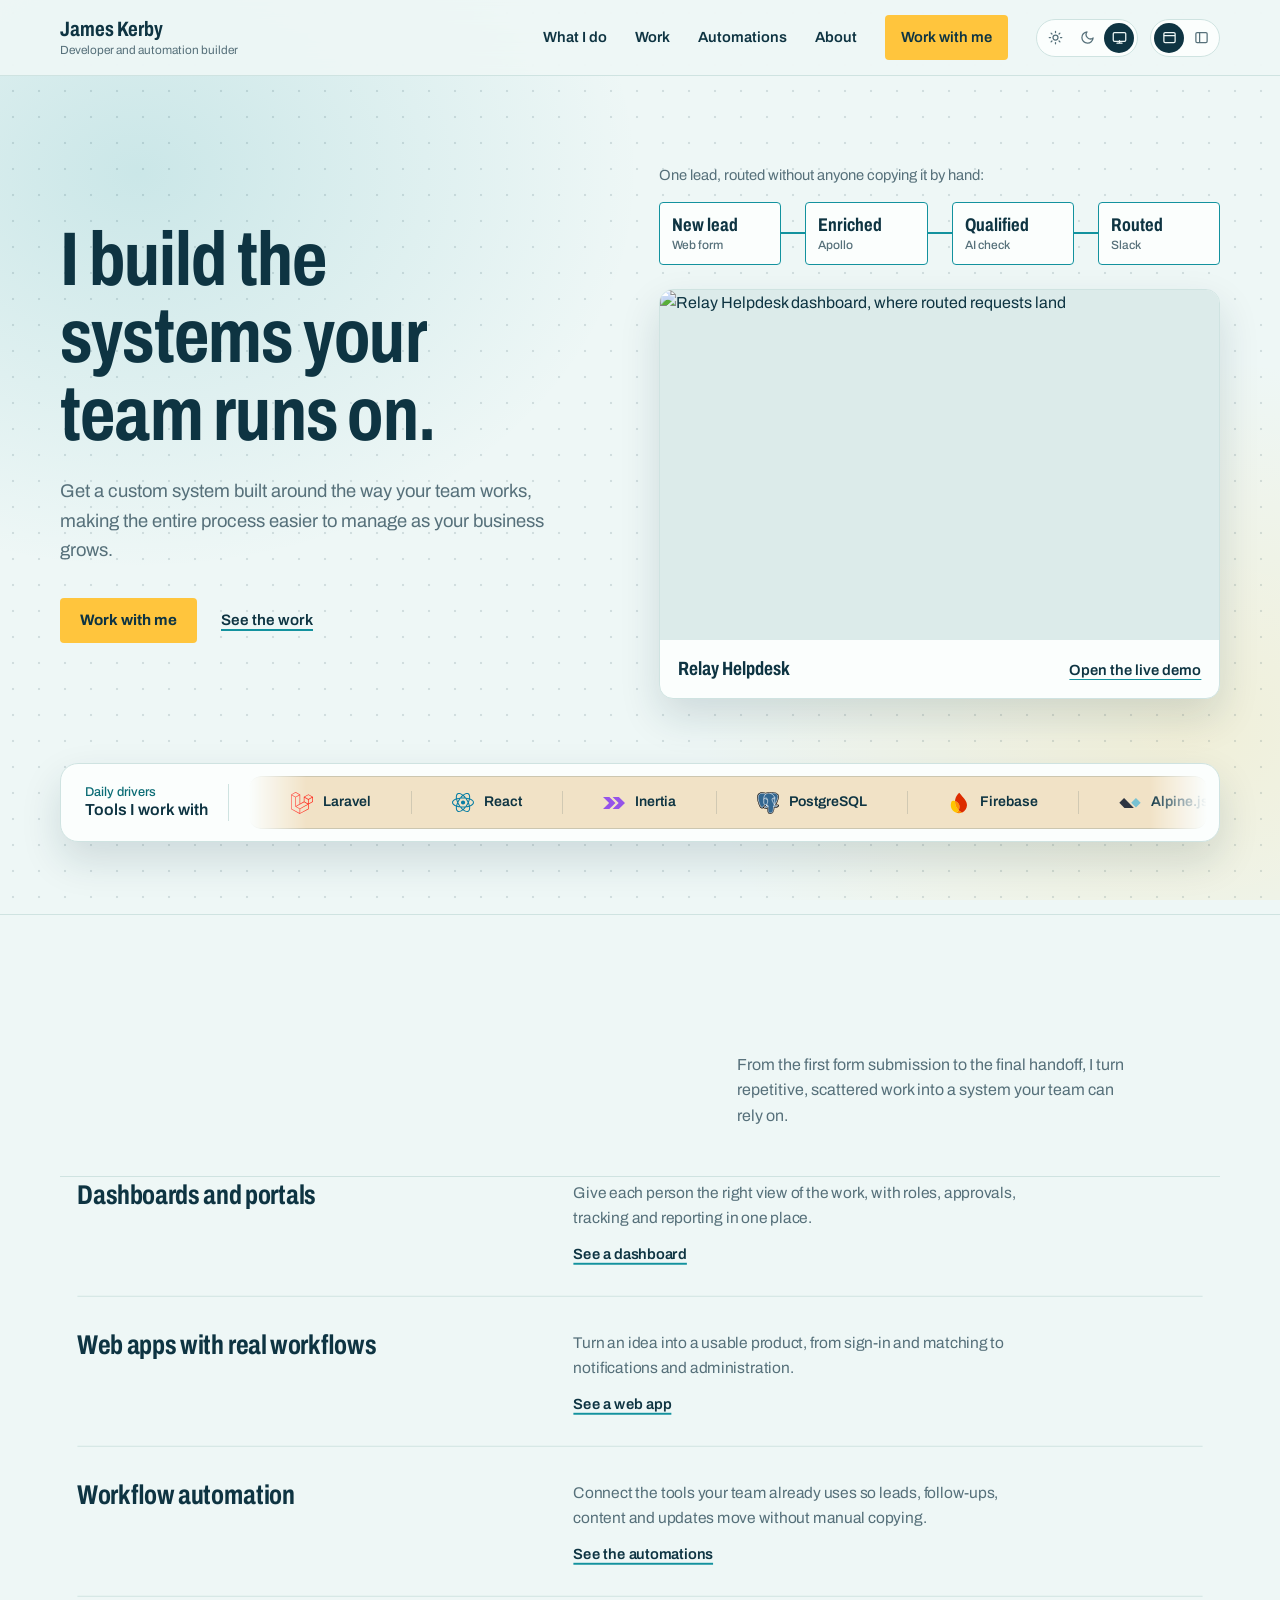
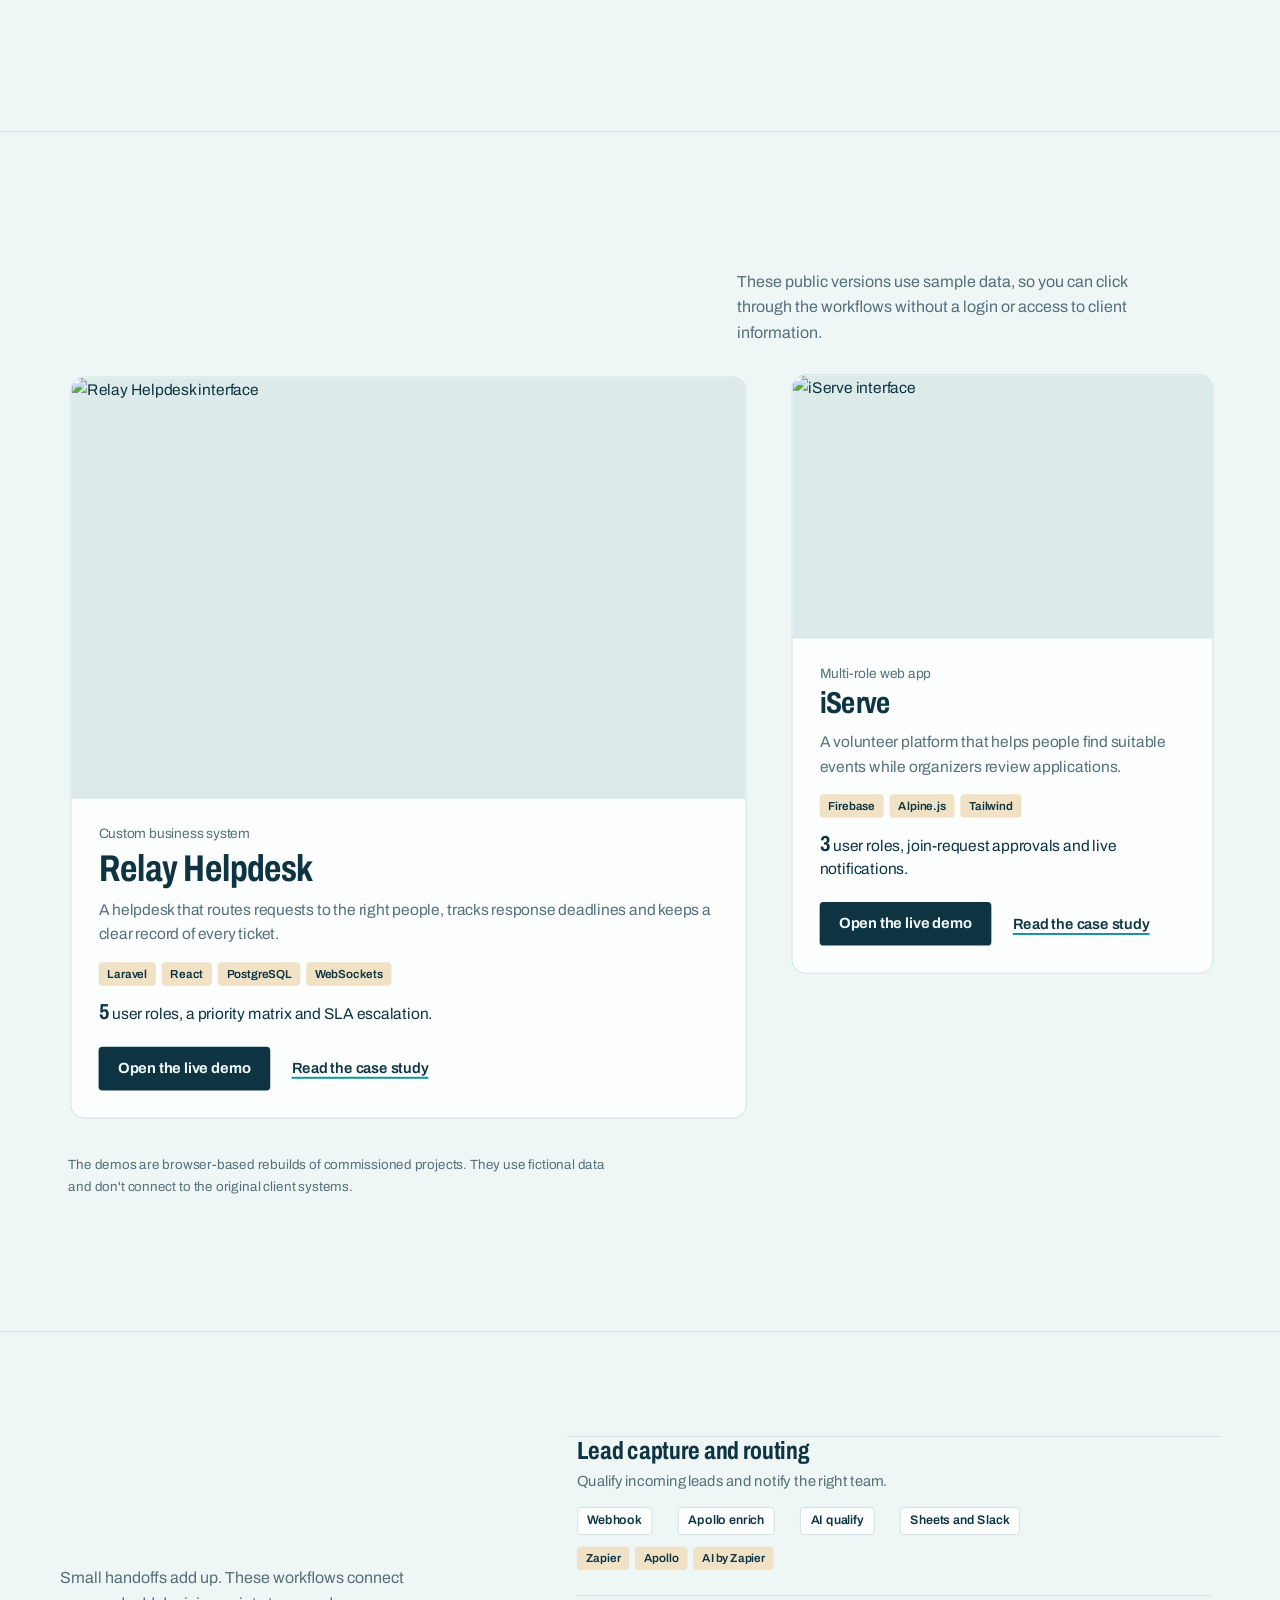
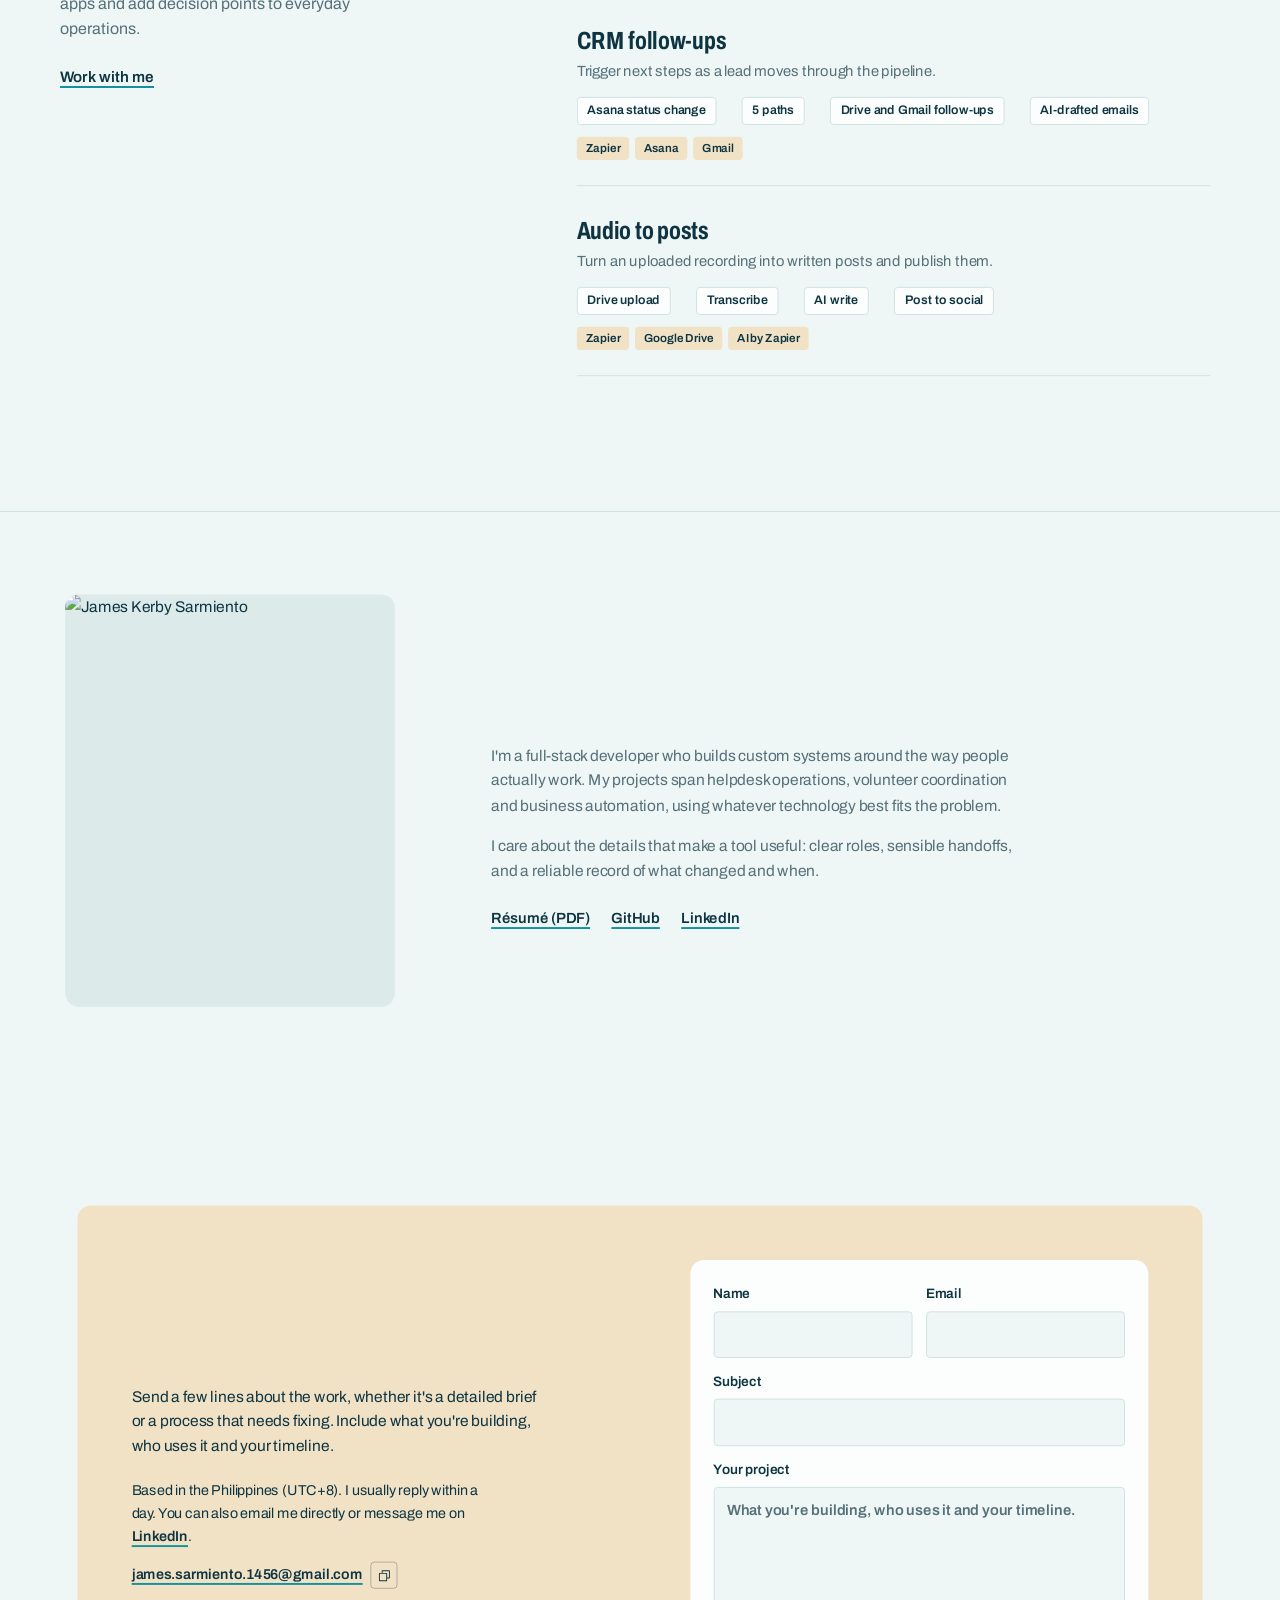
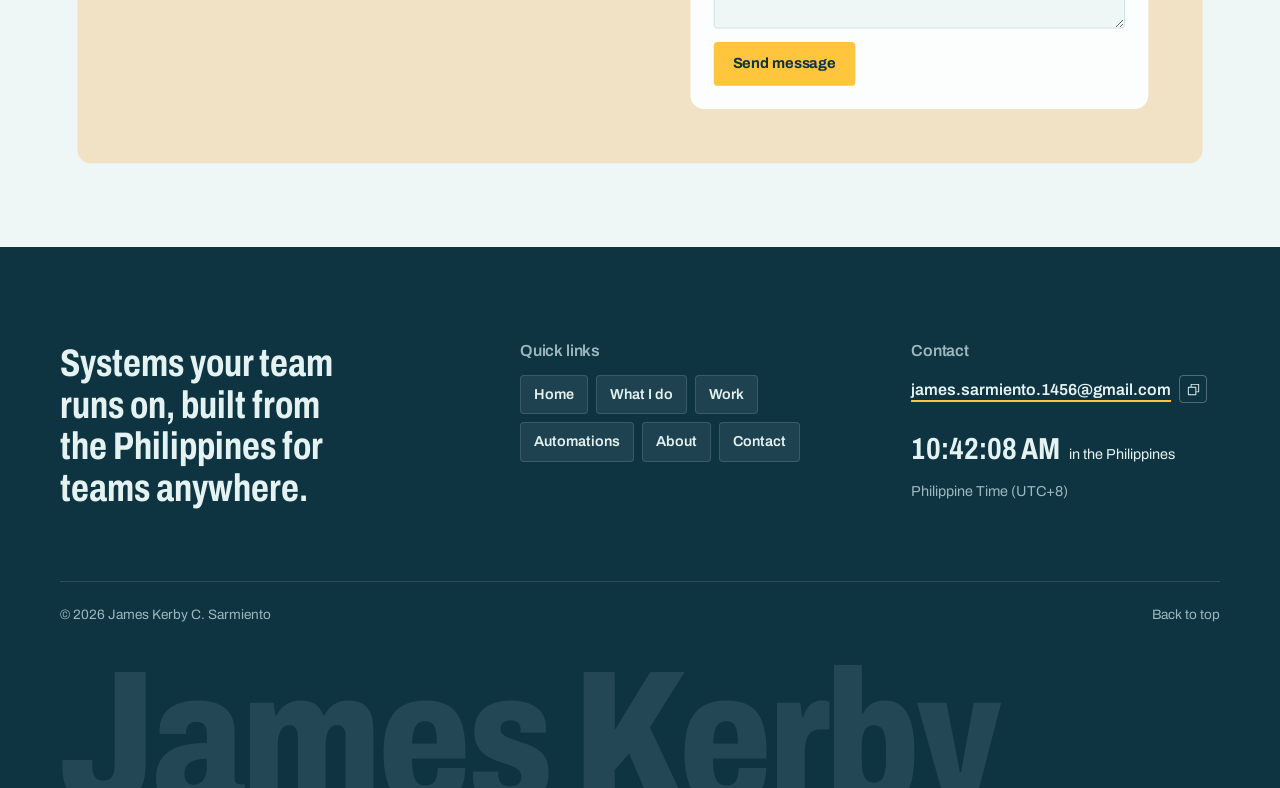
==== commit 87f77415: "Add a living dot-grid background with a cursor glow A fixed layer behind every page draws a faint do" ====
--- a/index.html
+++ b/index.html
@@ -11,14 +11,14 @@
   <link rel="preconnect" href="https://fonts.googleapis.com">
   <link rel="preconnect" href="https://fonts.gstatic.com" crossorigin>
   <link href="https://fonts.googleapis.com/css2?family=Archivo:wdth,wght@62..125,400..800&display=swap" rel="stylesheet">
-  <link rel="stylesheet" href="css/home.css?v=20261009i">
+  <link rel="stylesheet" href="css/home.css?v=20261009j">
   <meta property="og:type" content="website">
   <meta property="og:title" content="James Kerby Sarmiento | Custom Software &amp; Automation">
   <meta property="og:description" content="Custom business systems and workflow automations, with interactive demos you can explore.">
   <meta property="og:url" content="https://jeymskeruby.github.io/">
   <!-- Calendly disabled for now; re-enable together with the embed in #contact.
   <script src="https://assets.calendly.com/assets/external/widget.js" async></script> -->
-  <script src="js/portfolio.js?v=20261009i" defer></script>
+  <script src="js/portfolio.js?v=20261009j" defer></script>
 </head>
 <body class="home">
   <a class="skip-link" href="#main">Skip to content</a>
--- a/css/home.css
+++ b/css/home.css
@@ -1,10 +1,10 @@
 /* ---- tokens: "sunny beach day" — seafoam page, deep-sea ink, lagoon = routed/done, sun = action + in progress, sand = soft panels ---- */
 :root{--max:1160px;--r-sm:4px;--r-lg:14px;
---bg:#EEF7F6;--marquee-bg:#F1E2C6;--surface:#FBFEFD;--sand:#F1E2C6;--text:#0E3442;--muted:#56707A;--line:#CFE3E1;--lagoon:#13929E;--lagoon-ink:#0B6C75;--sun:#FFC53D;--sun-hover:#FFD467;--sun-soft:#FFF0C4;--on-sun:#0E3442;--muted-on-sand:#4A6169;--media-bg:#DCEBEA;
+--bg:#EEF7F6;--marquee-bg:#F1E2C6;--grid-dot:rgba(14,52,66,.13);--wash-a:rgba(19,146,158,.16);--wash-b:rgba(255,197,61,.16);--surface:#FBFEFD;--sand:#F1E2C6;--text:#0E3442;--muted:#56707A;--line:#CFE3E1;--lagoon:#13929E;--lagoon-ink:#0B6C75;--sun:#FFC53D;--sun-hover:#FFD467;--sun-soft:#FFF0C4;--on-sun:#0E3442;--muted-on-sand:#4A6169;--media-bg:#DCEBEA;
 --header-bg:rgba(238,247,246,.92);--shadow:0 18px 40px rgba(14,52,66,.14);
 --accent-ink:var(--lagoon-ink);--icon-bg:var(--sun-soft);--orange:var(--sun);--surface-2:var(--bg);--line-2:var(--line);--radius:var(--r-lg)}
-:root[data-theme="dark"]{--bg:#0B2530;--surface:#10303C;--sand:#173A47;--text:#E4F2F1;--muted:#9DB7BD;--muted-on-sand:#9DB7BD;--line:#1E4352;--lagoon:#3CC3CC;--lagoon-ink:#6BD6DC;--sun-soft:rgba(255,197,61,.16);--media-bg:#143643;--header-bg:rgba(11,37,48,.9);--shadow:0 18px 40px rgba(0,0,0,.35);--footer-bg:#061A22;--marquee-bg:#FFFFFF}
-@media(prefers-color-scheme:dark){:root[data-theme="system"]{--bg:#0B2530;--surface:#10303C;--sand:#173A47;--text:#E4F2F1;--muted:#9DB7BD;--muted-on-sand:#9DB7BD;--line:#1E4352;--lagoon:#3CC3CC;--lagoon-ink:#6BD6DC;--sun-soft:rgba(255,197,61,.16);--media-bg:#143643;--header-bg:rgba(11,37,48,.9);--shadow:0 18px 40px rgba(0,0,0,.35);--footer-bg:#061A22;--marquee-bg:#FFFFFF}}
+:root[data-theme="dark"]{--bg:#0B2530;--surface:#10303C;--sand:#173A47;--text:#E4F2F1;--muted:#9DB7BD;--muted-on-sand:#9DB7BD;--line:#1E4352;--lagoon:#3CC3CC;--lagoon-ink:#6BD6DC;--sun-soft:rgba(255,197,61,.16);--media-bg:#143643;--header-bg:rgba(11,37,48,.9);--shadow:0 18px 40px rgba(0,0,0,.35);--footer-bg:#061A22;--marquee-bg:#FFFFFF;--grid-dot:rgba(228,242,241,.08);--wash-a:rgba(60,195,204,.10);--wash-b:rgba(255,197,61,.06)}
+@media(prefers-color-scheme:dark){:root[data-theme="system"]{--bg:#0B2530;--surface:#10303C;--sand:#173A47;--text:#E4F2F1;--muted:#9DB7BD;--muted-on-sand:#9DB7BD;--line:#1E4352;--lagoon:#3CC3CC;--lagoon-ink:#6BD6DC;--sun-soft:rgba(255,197,61,.16);--media-bg:#143643;--header-bg:rgba(11,37,48,.9);--shadow:0 18px 40px rgba(0,0,0,.35);--footer-bg:#061A22;--marquee-bg:#FFFFFF;--grid-dot:rgba(228,242,241,.08);--wash-a:rgba(60,195,204,.10);--wash-b:rgba(255,197,61,.06)}}
 
 /* ---- base + type (Archivo; condensed width for headings and step names) ---- */
 *{box-sizing:border-box}html{scroll-behavior:smooth}body{margin:0;color:var(--text);background:var(--bg);font:400 16px/1.6 Archivo,system-ui,sans-serif}a{color:inherit;text-decoration:none}img{display:block;max-width:100%}button{font:inherit}h1,h2,h3,p,dl,dd{margin-top:0}
@@ -75,6 +75,10 @@
 :root[data-layout="dashboard"] .tool-strip{margin:20px 0 8px;box-shadow:none}
 @media(max-width:760px){.tool-strip{grid-template-columns:1fr;gap:12px;padding:14px;margin:-24px 0 56px}.tool-strip-label{padding:0 0 12px;border-right:0;border-bottom:1px solid var(--line)}.tool-track li{padding:0 28px}.tool-logo{width:20px;height:20px}}
 @media(prefers-reduced-motion:reduce){.tool-marquee{-webkit-mask-image:none;mask-image:none}.tool-track{animation:none;width:auto}.tool-track ul{flex-wrap:wrap;justify-content:center;gap:16px 32px;padding:0 16px}.tool-track li{padding:0;border-left:0}.tool-track ul[aria-hidden]{display:none}}
+/* ---- living background: drifting washes, dot grid, cursor glow (layer added by js/portfolio.js) ---- */
+.bg-fx{position:fixed;inset:0;z-index:-1;pointer-events:none;overflow:hidden;background:var(--bg)}.bg-fx:before{content:"";position:absolute;inset:-20%;background:radial-gradient(40% 45% at 22% 28%,var(--wash-a),transparent 70%),radial-gradient(38% 42% at 80% 72%,var(--wash-b),transparent 70%);animation:bg-drift 40s ease-in-out infinite alternate}.bg-fx:after{content:"";position:absolute;inset:0;background:radial-gradient(var(--grid-dot) 1.1px,transparent 1.6px) 0 0/26px 26px}.bg-fx-glow{position:absolute;inset:0;opacity:0;transition:opacity .35s;background:radial-gradient(var(--lagoon) 1.3px,transparent 1.8px) 0 0/26px 26px,radial-gradient(260px circle at var(--cx,50%) var(--cy,50%),var(--wash-a),transparent 70%);-webkit-mask:radial-gradient(240px circle at var(--cx,50%) var(--cy,50%),#000,transparent);mask:radial-gradient(240px circle at var(--cx,50%) var(--cy,50%),#000,transparent)}.bg-fx.live .bg-fx-glow{opacity:1}@keyframes bg-drift{50%{transform:translate(4%,3%) scale(1.06)}to{transform:translate(-3%,5%) scale(.97)}}
+@media(min-width:861px){:root[data-layout="dashboard"] main{background:transparent}:root[data-layout="dashboard"] .bg-fx{inset:12px 12px 12px 272px;border-radius:18px}}
+@media(prefers-reduced-motion:reduce){.bg-fx:before{animation:none}}
 /* ---- scroll effects: every hidden/animated state is gated behind html[data-fx="on"] (set by js/portfolio.js) ---- */
 .scroll-progress{position:absolute;left:0;right:0;bottom:-1px;height:3px;background:var(--sun);transform:scaleX(0);transform-origin:left;pointer-events:none}
 :root[data-fx="on"] .section{overflow-x:clip}
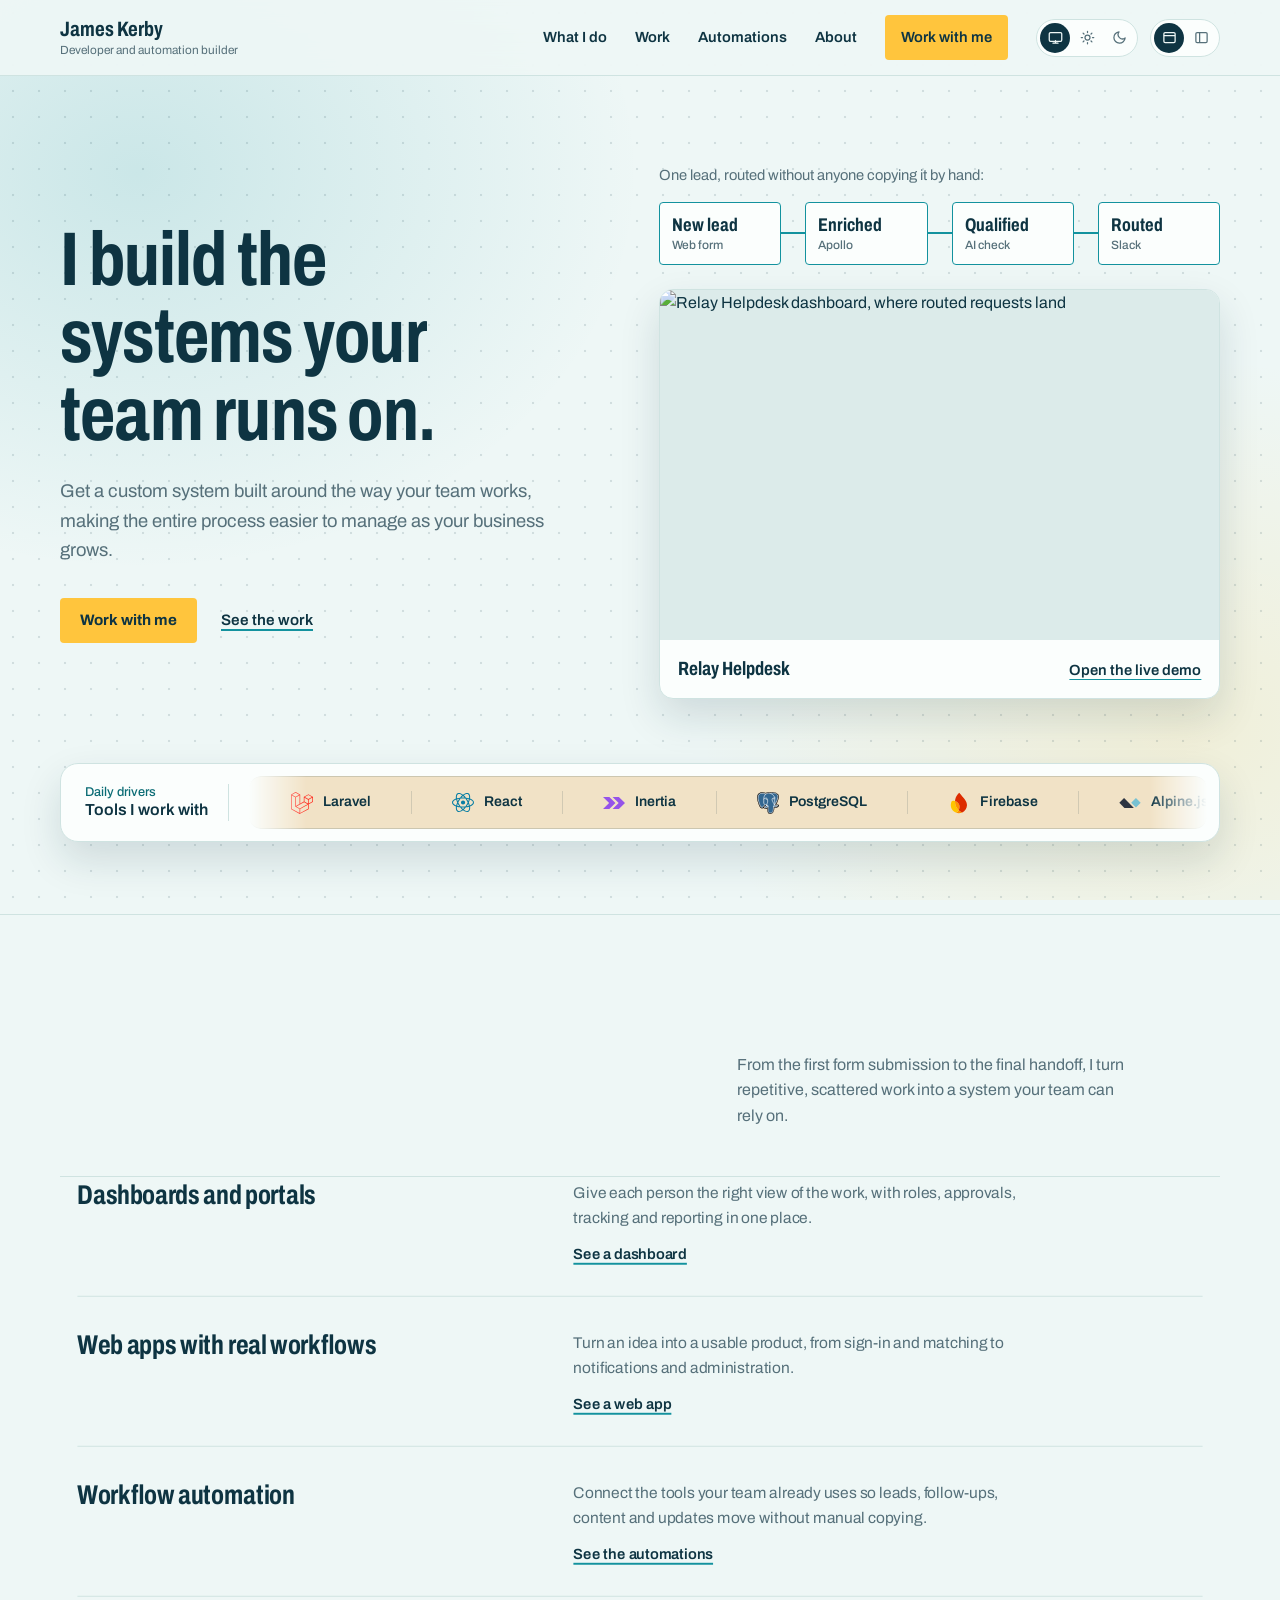
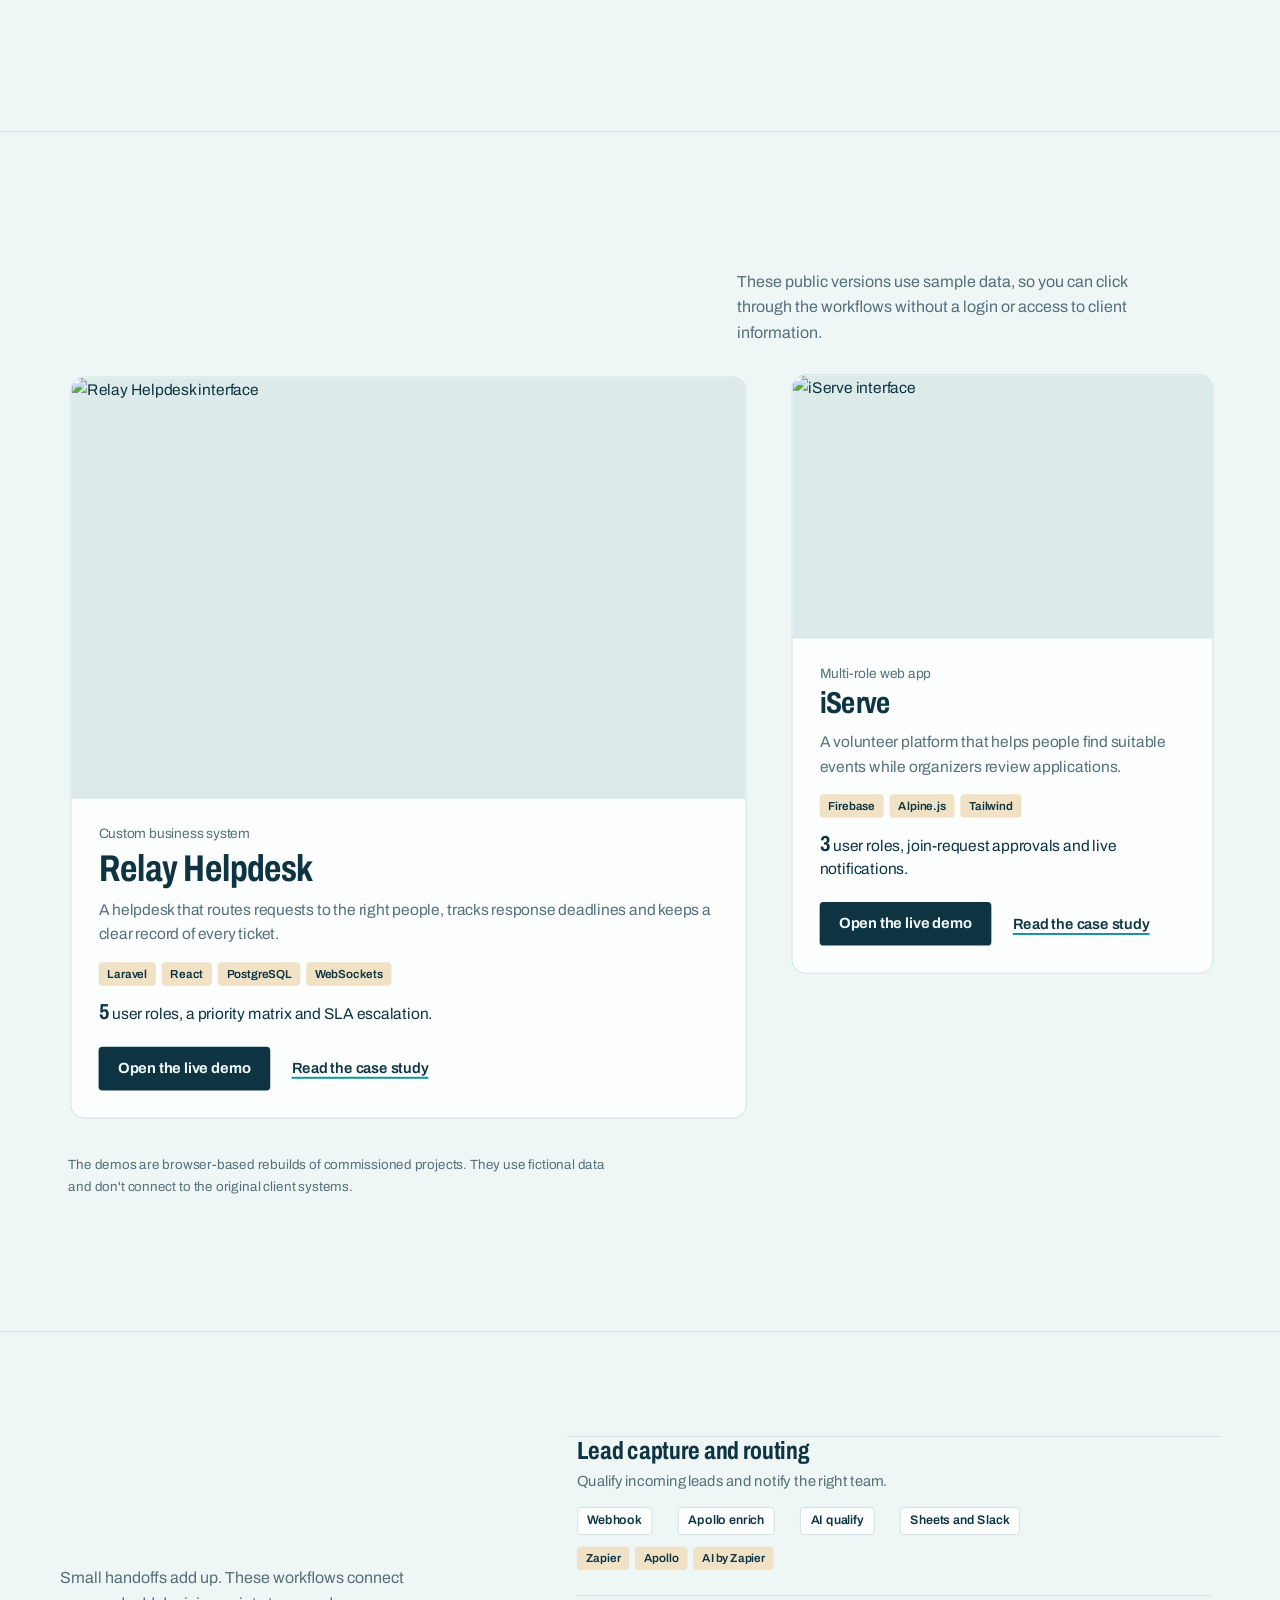
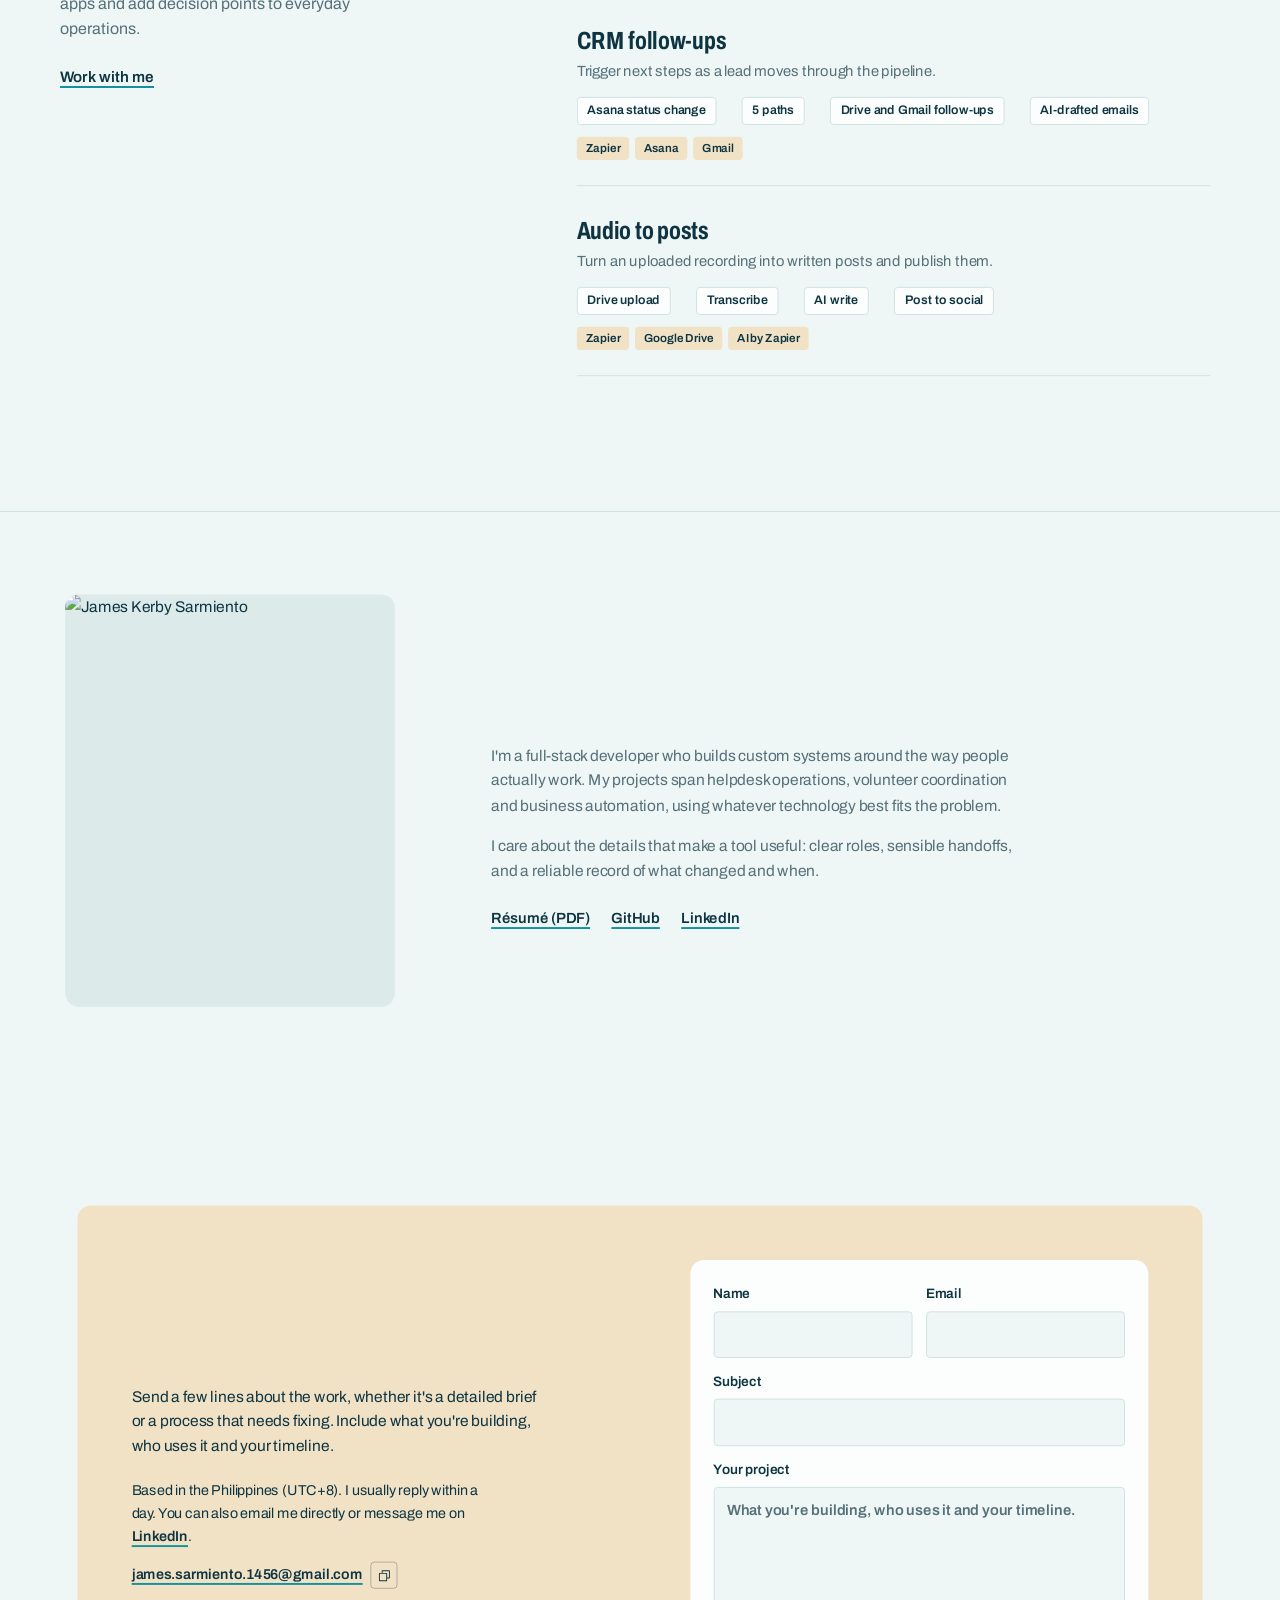
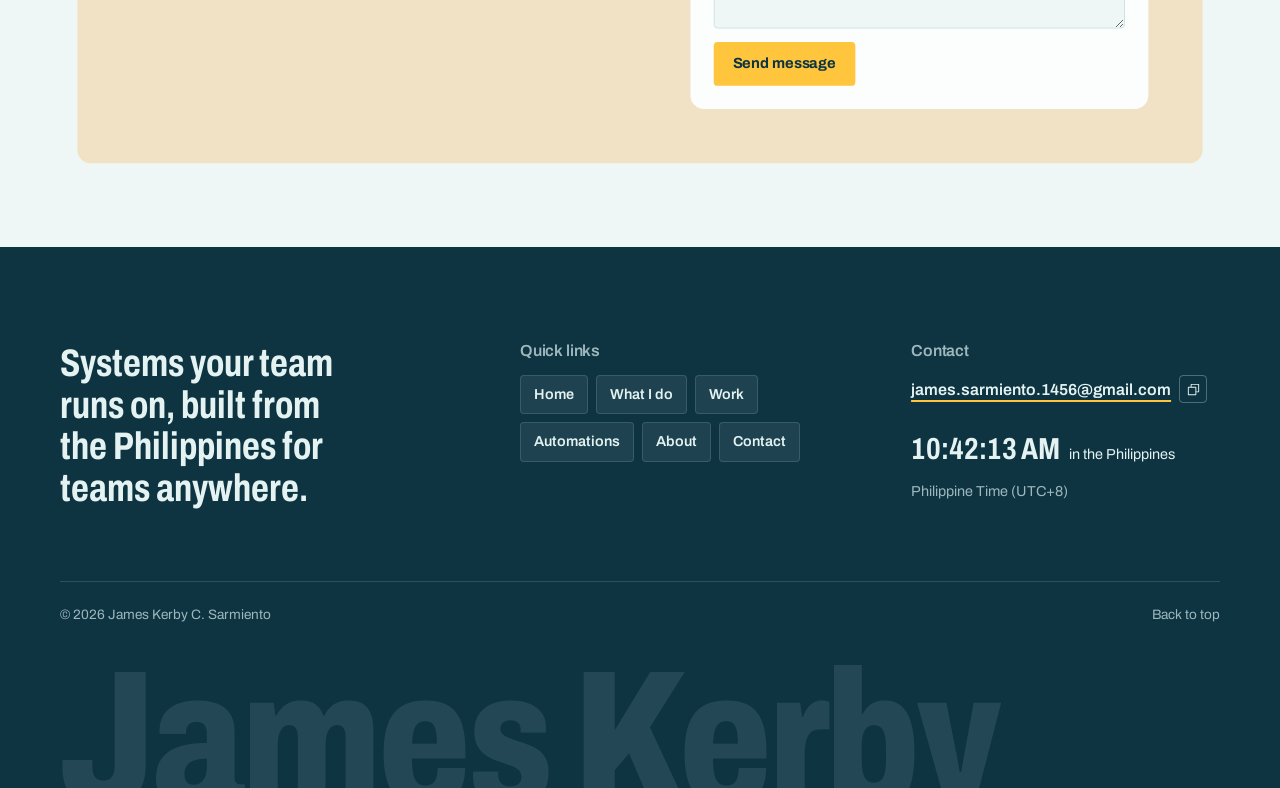
==== commit a5d86969: "Put System first in the theme switch and fix mobile colors Theme buttons now read System, Light, Dar" ====
--- a/index.html
+++ b/index.html
@@ -5,20 +5,21 @@
   <script>(function(){try{var t=localStorage.getItem('portfolio-theme');if(t!=='light'&&t!=='dark')t='system';document.documentElement.setAttribute('data-theme',t);}catch(e){document.documentElement.setAttribute('data-theme','system');}try{var l=localStorage.getItem('portfolio-layout');document.documentElement.setAttribute('data-layout',l==='dashboard'?'dashboard':'overview');}catch(e){document.documentElement.setAttribute('data-layout','overview');}})();</script>
   <meta name="viewport" content="width=device-width, initial-scale=1">
   <meta name="theme-color" content="#EEF7F6">
+  <meta name="color-scheme" content="light dark">
   <title>James Kerby Sarmiento | Custom Software &amp; Automation</title>
   <meta name="description" content="James Kerby Sarmiento builds custom business systems and automations. Explore interactive project demos and get in touch about your workflow.">
   <link rel="icon" href="assets/img/favicon.svg" type="image/svg+xml">
   <link rel="preconnect" href="https://fonts.googleapis.com">
   <link rel="preconnect" href="https://fonts.gstatic.com" crossorigin>
   <link href="https://fonts.googleapis.com/css2?family=Archivo:wdth,wght@62..125,400..800&display=swap" rel="stylesheet">
-  <link rel="stylesheet" href="css/home.css?v=20261009j">
+  <link rel="stylesheet" href="css/home.css?v=20261010">
   <meta property="og:type" content="website">
   <meta property="og:title" content="James Kerby Sarmiento | Custom Software &amp; Automation">
   <meta property="og:description" content="Custom business systems and workflow automations, with interactive demos you can explore.">
   <meta property="og:url" content="https://jeymskeruby.github.io/">
   <!-- Calendly disabled for now; re-enable together with the embed in #contact.
   <script src="https://assets.calendly.com/assets/external/widget.js" async></script> -->
-  <script src="js/portfolio.js?v=20261009j" defer></script>
+  <script src="js/portfolio.js?v=20261010" defer></script>
 </head>
 <body class="home">
   <a class="skip-link" href="#main">Skip to content</a>
@@ -30,9 +31,9 @@
         <a class="nav-cta" href="#contact">Work with me</a>
       </nav>
       <div class="theme-switch" role="group" aria-label="Color theme">
+        <button type="button" class="theme-switch-btn" data-theme-btn="system" aria-pressed="true" aria-label="Match system theme" title="System"><svg viewBox="0 0 24 24" fill="none" stroke="currentColor" stroke-width="2" stroke-linecap="round" stroke-linejoin="round"><rect x="2" y="4" width="20" height="14" rx="2"/><path d="M8 21h8M12 17v4"/></svg></button>
         <button type="button" class="theme-switch-btn" data-theme-btn="light" aria-pressed="false" aria-label="Light theme" title="Light"><svg viewBox="0 0 24 24" fill="none" stroke="currentColor" stroke-width="2" stroke-linecap="round"><circle cx="12" cy="12" r="4"/><path d="M12 2v2M12 20v2M4.93 4.93l1.41 1.41M17.66 17.66l1.41 1.41M2 12h2M20 12h2M4.93 19.07l1.41-1.41M17.66 6.34l1.41-1.41"/></svg></button>
         <button type="button" class="theme-switch-btn" data-theme-btn="dark" aria-pressed="false" aria-label="Dark theme" title="Dark"><svg viewBox="0 0 24 24" fill="none" stroke="currentColor" stroke-width="2" stroke-linecap="round" stroke-linejoin="round"><path d="M21 12.79A9 9 0 1 1 11.21 3 7 7 0 0 0 21 12.79z"/></svg></button>
-        <button type="button" class="theme-switch-btn" data-theme-btn="system" aria-pressed="true" aria-label="Match system theme" title="System"><svg viewBox="0 0 24 24" fill="none" stroke="currentColor" stroke-width="2" stroke-linecap="round" stroke-linejoin="round"><rect x="2" y="4" width="20" height="14" rx="2"/><path d="M8 21h8M12 17v4"/></svg></button>
       </div>
       <div class="layout-switch" role="group" aria-label="Page layout">
         <button type="button" class="layout-switch-btn" data-layout-btn="overview" aria-pressed="true" aria-label="Overview layout" title="Overview"><svg viewBox="0 0 24 24" fill="none" stroke="currentColor" stroke-width="2" stroke-linejoin="round"><rect x="3" y="4" width="18" height="16" rx="2"/><path d="M3 9h18"/></svg></button>
@@ -60,9 +61,9 @@
     </nav>
     <div class="sidebar-foot">
       <div class="theme-switch" role="group" aria-label="Color theme">
+        <button type="button" class="theme-switch-btn" data-theme-btn="system" aria-pressed="true" aria-label="Match system theme" title="System"><svg viewBox="0 0 24 24" fill="none" stroke="currentColor" stroke-width="2" stroke-linecap="round" stroke-linejoin="round"><rect x="2" y="4" width="20" height="14" rx="2"/><path d="M8 21h8M12 17v4"/></svg></button>
         <button type="button" class="theme-switch-btn" data-theme-btn="light" aria-pressed="false" aria-label="Light theme" title="Light"><svg viewBox="0 0 24 24" fill="none" stroke="currentColor" stroke-width="2" stroke-linecap="round"><circle cx="12" cy="12" r="4"/><path d="M12 2v2M12 20v2M4.93 4.93l1.41 1.41M17.66 17.66l1.41 1.41M2 12h2M20 12h2M4.93 19.07l1.41-1.41M17.66 6.34l1.41-1.41"/></svg></button>
         <button type="button" class="theme-switch-btn" data-theme-btn="dark" aria-pressed="false" aria-label="Dark theme" title="Dark"><svg viewBox="0 0 24 24" fill="none" stroke="currentColor" stroke-width="2" stroke-linecap="round" stroke-linejoin="round"><path d="M21 12.79A9 9 0 1 1 11.21 3 7 7 0 0 0 21 12.79z"/></svg></button>
-        <button type="button" class="theme-switch-btn" data-theme-btn="system" aria-pressed="true" aria-label="Match system theme" title="System"><svg viewBox="0 0 24 24" fill="none" stroke="currentColor" stroke-width="2" stroke-linecap="round" stroke-linejoin="round"><rect x="2" y="4" width="20" height="14" rx="2"/><path d="M8 21h8M12 17v4"/></svg></button>
       </div>
       <div class="layout-switch" role="group" aria-label="Page layout">
         <button type="button" class="layout-switch-btn" data-layout-btn="overview" aria-pressed="true" aria-label="Overview layout" title="Overview"><svg viewBox="0 0 24 24" fill="none" stroke="currentColor" stroke-width="2" stroke-linejoin="round"><rect x="3" y="4" width="18" height="16" rx="2"/><path d="M3 9h18"/></svg></button>
--- a/css/home.css
+++ b/css/home.css
@@ -1,10 +1,10 @@
 /* ---- tokens: "sunny beach day" — seafoam page, deep-sea ink, lagoon = routed/done, sun = action + in progress, sand = soft panels ---- */
 :root{--max:1160px;--r-sm:4px;--r-lg:14px;
---bg:#EEF7F6;--marquee-bg:#F1E2C6;--grid-dot:rgba(14,52,66,.13);--wash-a:rgba(19,146,158,.16);--wash-b:rgba(255,197,61,.16);--surface:#FBFEFD;--sand:#F1E2C6;--text:#0E3442;--muted:#56707A;--line:#CFE3E1;--lagoon:#13929E;--lagoon-ink:#0B6C75;--sun:#FFC53D;--sun-hover:#FFD467;--sun-soft:#FFF0C4;--on-sun:#0E3442;--muted-on-sand:#4A6169;--media-bg:#DCEBEA;
+--bg:#EEF7F6;color-scheme:light;--marquee-bg:#F1E2C6;--grid-dot:rgba(14,52,66,.13);--wash-a:rgba(19,146,158,.16);--wash-b:rgba(255,197,61,.16);--surface:#FBFEFD;--sand:#F1E2C6;--text:#0E3442;--muted:#56707A;--line:#CFE3E1;--lagoon:#13929E;--lagoon-ink:#0B6C75;--sun:#FFC53D;--sun-hover:#FFD467;--sun-soft:#FFF0C4;--on-sun:#0E3442;--muted-on-sand:#4A6169;--media-bg:#DCEBEA;
 --header-bg:rgba(238,247,246,.92);--shadow:0 18px 40px rgba(14,52,66,.14);
 --accent-ink:var(--lagoon-ink);--icon-bg:var(--sun-soft);--orange:var(--sun);--surface-2:var(--bg);--line-2:var(--line);--radius:var(--r-lg)}
-:root[data-theme="dark"]{--bg:#0B2530;--surface:#10303C;--sand:#173A47;--text:#E4F2F1;--muted:#9DB7BD;--muted-on-sand:#9DB7BD;--line:#1E4352;--lagoon:#3CC3CC;--lagoon-ink:#6BD6DC;--sun-soft:rgba(255,197,61,.16);--media-bg:#143643;--header-bg:rgba(11,37,48,.9);--shadow:0 18px 40px rgba(0,0,0,.35);--footer-bg:#061A22;--marquee-bg:#FFFFFF;--grid-dot:rgba(228,242,241,.08);--wash-a:rgba(60,195,204,.10);--wash-b:rgba(255,197,61,.06)}
-@media(prefers-color-scheme:dark){:root[data-theme="system"]{--bg:#0B2530;--surface:#10303C;--sand:#173A47;--text:#E4F2F1;--muted:#9DB7BD;--muted-on-sand:#9DB7BD;--line:#1E4352;--lagoon:#3CC3CC;--lagoon-ink:#6BD6DC;--sun-soft:rgba(255,197,61,.16);--media-bg:#143643;--header-bg:rgba(11,37,48,.9);--shadow:0 18px 40px rgba(0,0,0,.35);--footer-bg:#061A22;--marquee-bg:#FFFFFF;--grid-dot:rgba(228,242,241,.08);--wash-a:rgba(60,195,204,.10);--wash-b:rgba(255,197,61,.06)}}
+:root[data-theme="dark"]{--bg:#0B2530;--surface:#10303C;--sand:#173A47;--text:#E4F2F1;--muted:#9DB7BD;--muted-on-sand:#9DB7BD;--line:#1E4352;--lagoon:#3CC3CC;--lagoon-ink:#6BD6DC;--sun-soft:rgba(255,197,61,.16);--media-bg:#143643;--header-bg:rgba(11,37,48,.9);--shadow:0 18px 40px rgba(0,0,0,.35);--footer-bg:#061A22;--marquee-bg:#FFFFFF;--grid-dot:rgba(228,242,241,.08);--wash-a:rgba(60,195,204,.10);--wash-b:rgba(255,197,61,.06);color-scheme:dark}
+@media(prefers-color-scheme:dark){:root[data-theme="system"]{--bg:#0B2530;--surface:#10303C;--sand:#173A47;--text:#E4F2F1;--muted:#9DB7BD;--muted-on-sand:#9DB7BD;--line:#1E4352;--lagoon:#3CC3CC;--lagoon-ink:#6BD6DC;--sun-soft:rgba(255,197,61,.16);--media-bg:#143643;--header-bg:rgba(11,37,48,.9);--shadow:0 18px 40px rgba(0,0,0,.35);--footer-bg:#061A22;--marquee-bg:#FFFFFF;--grid-dot:rgba(228,242,241,.08);--wash-a:rgba(60,195,204,.10);--wash-b:rgba(255,197,61,.06);color-scheme:dark}}
 
 /* ---- base + type (Archivo; condensed width for headings and step names) ---- */
 *{box-sizing:border-box}html{scroll-behavior:smooth}body{margin:0;color:var(--text);background:var(--bg);font:400 16px/1.6 Archivo,system-ui,sans-serif}a{color:inherit;text-decoration:none}img{display:block;max-width:100%}button{font:inherit}h1,h2,h3,p,dl,dd{margin-top:0}
